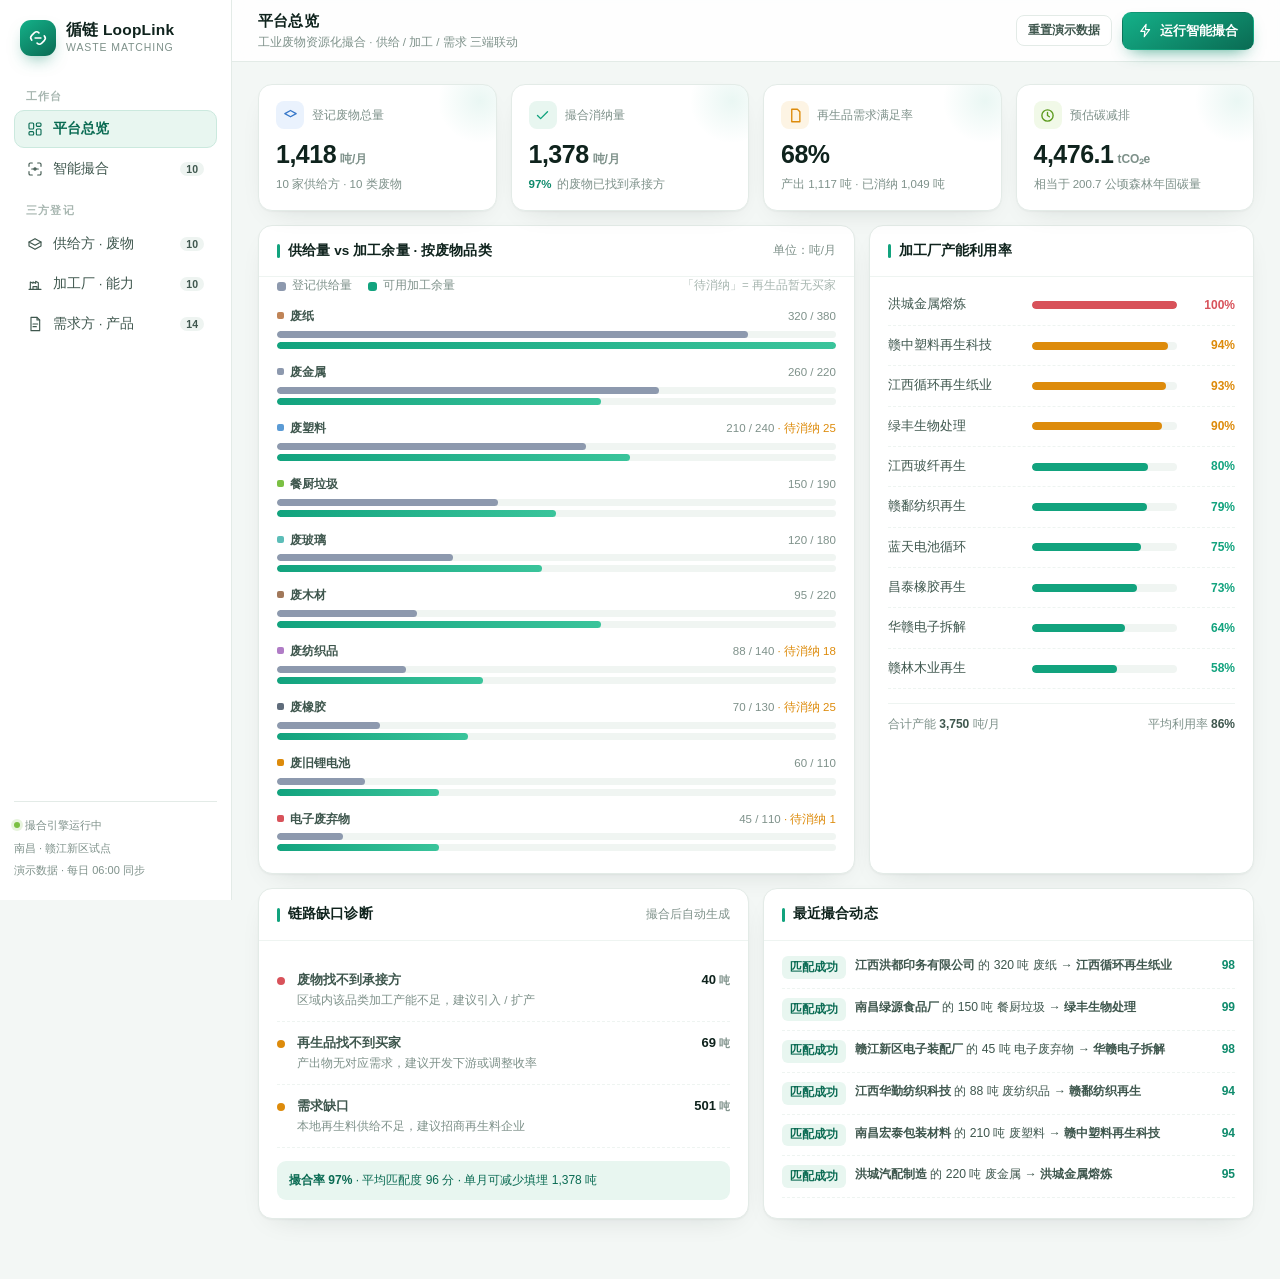
==== index.html @ 62f660d5 "Add files via upload" ====
<!DOCTYPE html>
<html lang="zh-CN">
<head>
<meta charset="UTF-8">
<meta name="viewport" content="width=device-width,initial-scale=1">
<title>循链 LoopLink · 工业废物资源化撮合平台</title>
<style>
*{box-sizing:border-box;margin:0;padding:0}
:root{
  --bg:#f3f7f5;
  --surface:#ffffff;
  --surface-2:#fafcfb;
  --ink:#0f231d;
  --ink-2:#3f574e;
  --muted:#7e918a;
  --line:#e3ebe7;
  --line-2:#eef4f1;
  --green:#0f8b6c;
  --green-2:#12a37e;
  --green-deep:#0a6b53;
  --green-soft:#e8f6f0;
  --lime:#7bc043;
  --lime-soft:#f1f9e8;
  --amber:#dd8b0b;
  --amber-soft:#fdf4e4;
  --red:#d8525a;
  --red-soft:#fdeeee;
  --blue:#3778c9;
  --blue-soft:#eaf2fd;
  --radius:14px;
  --shadow:0 1px 2px rgba(15,35,29,.04), 0 10px 28px -16px rgba(15,35,29,.18);
}
html{-webkit-text-size-adjust:100%}
body{
  font-family:-apple-system,BlinkMacSystemFont,"Segoe UI","PingFang SC","Hiragino Sans GB","Microsoft YaHei",sans-serif;
  background:var(--bg);color:var(--ink);font-size:14px;line-height:1.55;
  -webkit-font-smoothing:antialiased;
}
.num{font-variant-numeric:tabular-nums;font-feature-settings:"tnum"}
button{font-family:inherit;cursor:pointer;border:none;background:none;color:inherit}
input,select{font-family:inherit;font-size:13.5px;color:var(--ink);background:#fff;border:1px solid var(--line);
  border-radius:9px;padding:9px 11px;width:100%;outline:none;transition:.15s}
input:focus,select:focus{border-color:var(--green-2);box-shadow:0 0 0 3px rgba(18,163,126,.12)}
input::placeholder{color:#a9b8b2}

/* ---------- layout ---------- */
.app{display:flex;min-height:100vh}
.sidebar{width:232px;flex:0 0 232px;background:#fff;border-right:1px solid var(--line);
  padding:20px 14px;position:sticky;top:0;height:100vh;display:flex;flex-direction:column}
.brand{display:flex;align-items:center;gap:10px;padding:0 6px 20px}
.brand-mark{width:36px;height:36px;border-radius:11px;flex:0 0 36px;
  background:linear-gradient(145deg,#14b189,#0a6b53);display:grid;place-items:center;
  box-shadow:0 8px 18px -8px rgba(15,139,108,.75)}
.brand-mark svg{width:20px;height:20px}
.brand-name{font-weight:700;font-size:15.5px;letter-spacing:.2px;line-height:1.2}
.brand-sub{font-size:10.5px;color:var(--muted);letter-spacing:.9px;text-transform:uppercase}
.nav-label{font-size:10.5px;color:#a7b6b0;letter-spacing:1.2px;padding:12px 12px 6px;font-weight:600}
.nav-item{display:flex;align-items:center;gap:10px;padding:9px 12px;border-radius:10px;color:var(--ink-2);
  font-size:13.5px;font-weight:500;transition:.16s;border:1px solid transparent;width:100%;text-align:left;margin-bottom:2px}
.nav-item:hover{background:#f3f8f6}
.nav-item.active{background:var(--green-soft);color:var(--green-deep);border-color:#cbe9de;font-weight:600}
.nav-item svg{width:16px;height:16px;flex:0 0 16px;stroke:currentColor;fill:none;stroke-width:1.7;
  stroke-linecap:round;stroke-linejoin:round}
.nav-badge{margin-left:auto;font-size:10.5px;font-weight:700;background:#eef4f1;color:var(--ink-2);
  padding:1px 6px;border-radius:20px;min-width:20px;text-align:center}
.nav-item.active .nav-badge{background:#fff;color:var(--green)}
.side-foot{margin-top:auto;padding-top:14px;border-top:1px solid var(--line);font-size:11px;color:var(--muted);line-height:1.7}
.dot-live{display:inline-block;width:6px;height:6px;border-radius:50%;background:var(--lime);margin-right:5px;
  box-shadow:0 0 0 3px rgba(123,192,67,.18);vertical-align:1px}

.main{flex:1;min-width:0;display:flex;flex-direction:column}
.topbar{height:62px;display:flex;align-items:center;justify-content:space-between;gap:16px;
  padding:0 26px;background:rgba(255,255,255,.86);backdrop-filter:blur(10px);
  border-bottom:1px solid var(--line);position:sticky;top:0;z-index:30}
.topbar h1{font-size:15px;font-weight:650;letter-spacing:.2px}
.topbar .crumb{font-size:11.5px;color:var(--muted);margin-top:1px}
.top-actions{display:flex;align-items:center;gap:10px}

.btn{display:inline-flex;align-items:center;gap:7px;font-size:13px;font-weight:600;
  padding:9px 15px;border-radius:9px;transition:.16s;white-space:nowrap;border:1px solid transparent}
.btn svg{width:15px;height:15px;stroke:currentColor;fill:none;stroke-width:1.9;stroke-linecap:round;stroke-linejoin:round}
.btn-primary{background:linear-gradient(150deg,#14b189,#0a6b53);color:#fff;box-shadow:0 8px 18px -9px rgba(15,139,108,.85)}
.btn-primary:hover{filter:brightness(1.06);transform:translateY(-1px)}
.btn-ghost{background:#fff;border-color:var(--line);color:var(--ink-2)}
.btn-ghost:hover{background:#f5f9f7;border-color:#d3e2db}
.btn-sm{padding:6px 11px;font-size:12px;border-radius:8px}

.content{padding:22px 26px 60px;flex:1}
.view{display:none;animation:fade .28s ease}
.view.active{display:block}
@keyframes fade{from{opacity:0;transform:translateY(6px)}to{opacity:1;transform:none}}

/* ---------- generic cards ---------- */
.card{background:var(--surface);border:1px solid var(--line);border-radius:var(--radius);box-shadow:var(--shadow)}
.card-head{display:flex;align-items:center;justify-content:space-between;gap:12px;
  padding:15px 18px;border-bottom:1px solid var(--line-2)}
.card-title{font-size:13.5px;font-weight:650;letter-spacing:.1px;display:flex;align-items:center;gap:8px}
.card-title .bar{width:3px;height:14px;border-radius:2px;background:var(--green-2)}
.card-sub{font-size:11.5px;color:var(--muted)}
.card-body{padding:18px}

.grid{display:grid;gap:14px}
.g4{grid-template-columns:repeat(4,1fr)}
.g2{grid-template-columns:1fr 1fr}
.g-2-1{grid-template-columns:1.55fr 1fr}

/* ---------- kpi ---------- */
.kpi{padding:16px 17px;position:relative;overflow:hidden}
.kpi::after{content:"";position:absolute;right:-28px;top:-28px;width:88px;height:88px;border-radius:50%;
  background:radial-gradient(circle,rgba(18,163,126,.09),transparent 68%)}
.kpi-top{display:flex;align-items:center;gap:8px;margin-bottom:11px}
.kpi-ico{width:28px;height:28px;border-radius:8px;display:grid;place-items:center;flex:0 0 28px}
.kpi-ico svg{width:15px;height:15px;stroke-width:2.2;fill:none;stroke-linecap:round;stroke-linejoin:round}
.kpi-label{font-size:12px;color:var(--muted);font-weight:550}
.kpi-val{font-size:25px;font-weight:700;letter-spacing:-.5px;line-height:1.15}
.kpi-val small{font-size:12px;font-weight:600;color:var(--muted);margin-left:4px;letter-spacing:0}
.kpi-foot{font-size:11.5px;color:var(--muted);margin-top:7px;display:flex;align-items:center;gap:5px}
.trend-up{color:var(--green);font-weight:650}
.trend-warn{color:var(--amber);font-weight:650}

/* ---------- bars / charts ---------- */
.bar-row{margin-bottom:14px}
.bar-row:last-child{margin-bottom:0}
.bar-head{display:flex;justify-content:space-between;align-items:baseline;font-size:12px;margin-bottom:5px}
.bar-name{font-weight:600;color:var(--ink-2)}
.bar-val{color:var(--muted);font-size:11.5px}
.bar-track{height:7px;border-radius:5px;background:#f0f5f2;overflow:hidden;display:flex;gap:3px;margin-bottom:4px}
.bar-fill{height:100%;border-radius:5px;transition:width .7s cubic-bezier(.22,1,.36,1)}
.bar-legend{display:flex;gap:16px;font-size:11.5px;color:var(--muted);padding:0 18px 4px}
.lg{display:inline-flex;align-items:center;gap:6px}
.lg i{width:9px;height:9px;border-radius:3px;display:inline-block}

.util-row{display:flex;align-items:center;gap:12px;padding:10px 0;border-bottom:1px dashed var(--line-2)}
.util-row:last-child{border-bottom:none;padding-bottom:0}
.util-name{flex:0 0 132px;font-size:12.5px;font-weight:550;color:var(--ink-2);
  overflow:hidden;text-overflow:ellipsis;white-space:nowrap}
.util-track{flex:1;height:8px;border-radius:5px;background:#f0f5f2;overflow:hidden}
.util-fill{height:100%;border-radius:5px;transition:width .7s cubic-bezier(.22,1,.36,1)}
.util-pct{flex:0 0 46px;text-align:right;font-size:12px;font-weight:650}

/* ---------- table ---------- */
.tbl-wrap{overflow-x:auto}
table{width:100%;border-collapse:collapse;font-size:12.8px}
thead th{text-align:left;font-size:11.5px;font-weight:600;color:var(--muted);letter-spacing:.4px;
  padding:9px 14px;background:var(--surface-2);border-bottom:1px solid var(--line);white-space:nowrap}
tbody td{padding:11px 14px;border-bottom:1px solid var(--line-2);vertical-align:middle}
tbody tr:last-child td{border-bottom:none}
tbody tr:hover{background:#fbfdfc}
.td-strong{font-weight:600;color:var(--ink)}
.td-mute{color:var(--muted);font-size:11.8px}

.tag{display:inline-flex;align-items:center;gap:5px;font-size:11.5px;font-weight:600;
  padding:2.5px 8px;border-radius:6px;white-space:nowrap}
.tag i{width:6px;height:6px;border-radius:50%;display:inline-block;flex:0 0 6px}
.tag-soft{background:#f2f6f4;color:var(--ink-2)}
.tag-green{background:var(--green-soft);color:var(--green-deep)}
.tag-amber{background:var(--amber-soft);color:#a76a06}
.tag-red{background:var(--red-soft);color:#b23b42}
.tag-blue{background:var(--blue-soft);color:#2a63a8}
.tag-lime{background:var(--lime-soft);color:#4d8217}

/* ---------- forms ---------- */
.form-grid{display:grid;grid-template-columns:1fr 1fr;gap:13px}
.field{display:flex;flex-direction:column;gap:6px}
.field.full{grid-column:1/-1}
.field label{font-size:12px;font-weight:600;color:var(--ink-2)}
.field label span{color:var(--red);margin-left:2px}
.field .hint{font-size:11px;color:var(--muted);font-weight:400}
.chk-group{display:flex;flex-wrap:wrap;gap:7px}
.chk{display:inline-flex;align-items:center;gap:6px;font-size:12.3px;padding:6px 10px;border-radius:8px;
  border:1px solid var(--line);background:#fff;cursor:pointer;transition:.14s;color:var(--ink-2);user-select:none}
.chk:hover{border-color:#c9ded6;background:#fafcfb}
.chk input{display:none}
.chk.on{background:var(--green-soft);border-color:#a9dccb;color:var(--green-deep);font-weight:600}
.out-row{display:grid;grid-template-columns:1.6fr .8fr auto;gap:8px;margin-bottom:8px;align-items:center}
.out-row .del{width:30px;height:30px;border-radius:8px;display:grid;place-items:center;color:var(--muted);
  border:1px solid var(--line);background:#fff;font-size:15px;line-height:1}
.out-row .del:hover{color:var(--red);border-color:#f2c9cc;background:var(--red-soft)}
.form-foot{display:flex;justify-content:flex-end;gap:9px;margin-top:16px;padding-top:15px;border-top:1px solid var(--line-2)}
.tip{display:flex;gap:9px;align-items:flex-start;margin-top:14px;padding:11px 13px;background:var(--green-soft);
  border-radius:9px;font-size:11.8px;color:var(--green-deep);line-height:1.65}
.tip svg{width:14px;height:14px;flex:0 0 14px;margin-top:2px;stroke:currentColor;fill:none;stroke-width:1.9;
  stroke-linecap:round;stroke-linejoin:round}
.tip b{font-weight:700}
.proc-grid{display:grid;gap:12px;grid-template-columns:repeat(2,1fr)}
@media(max-width:1240px){.proc-grid{grid-template-columns:1fr}}

/* ---------- match ---------- */
.match-toolbar{display:flex;flex-wrap:wrap;align-items:center;gap:12px;padding:14px 18px;
  border-bottom:1px solid var(--line-2);background:linear-gradient(180deg,#fbfdfc,#fff)}
.slider-wrap{display:flex;align-items:center;gap:9px;font-size:12px;color:var(--ink-2);font-weight:550}
input[type=range]{-webkit-appearance:none;width:130px;height:4px;background:#e3ebe7;border-radius:4px;
  border:none;padding:0}
input[type=range]::-webkit-slider-thumb{-webkit-appearance:none;width:15px;height:15px;border-radius:50%;
  background:var(--green-2);border:2.5px solid #fff;box-shadow:0 2px 6px rgba(15,139,108,.45);cursor:pointer}
.range-val{font-weight:700;color:var(--green);min-width:26px;text-align:right}

.match-card{border:1px solid var(--line);border-radius:12px;margin-bottom:12px;overflow:hidden;
  background:#fff;transition:.18s}
.match-card:hover{box-shadow:0 12px 30px -18px rgba(15,35,29,.32);border-color:#cfe3db}
.match-head{display:flex;align-items:center;gap:13px;padding:13px 16px;background:var(--surface-2);
  border-bottom:1px solid var(--line-2)}
.ring{width:44px;height:44px;flex:0 0 44px}
.match-head-main{flex:1;min-width:0}
.match-head-title{font-size:13.5px;font-weight:650;display:flex;align-items:center;gap:8px;flex-wrap:wrap}
.match-head-sub{font-size:11.5px;color:var(--muted);margin-top:2px}
.chain{display:flex;align-items:stretch;gap:0;padding:15px 16px;overflow-x:auto}
.chain-node{flex:1 1 0;min-width:132px;border:1px solid var(--line);border-radius:10px;padding:10px 11px;
  background:#fff;position:relative}
.chain-node.supply{border-left:3px solid #8d99ae;background:linear-gradient(180deg,#fbfcfd,#fff)}
.chain-node.proc{border-left:3px solid var(--green-2);background:linear-gradient(180deg,#f7fdfa,#fff)}
.chain-node.out{border-left:3px solid var(--amber);background:linear-gradient(180deg,#fffdf8,#fff)}
.chain-node.dem{border-left:3px solid var(--blue);background:linear-gradient(180deg,#fafcff,#fff)}
.chain-tag{font-size:10px;font-weight:700;letter-spacing:.8px;color:var(--muted);text-transform:uppercase;margin-bottom:4px}
.chain-name{font-size:12.6px;font-weight:650;line-height:1.35;margin-bottom:3px;
  overflow:hidden;display:-webkit-box;-webkit-line-clamp:2;-webkit-box-orient:vertical}
.chain-meta{font-size:11px;color:var(--muted);line-height:1.5}
.chain-meta b{color:var(--ink-2);font-weight:650}
.chain-arrow{flex:0 0 26px;display:grid;place-items:center;color:#c2d3cb}
.chain-arrow svg{width:15px;height:15px;stroke:currentColor;fill:none;stroke-width:2;stroke-linecap:round;stroke-linejoin:round}
.match-foot{padding:10px 16px;border-top:1px solid var(--line-2);display:flex;flex-wrap:wrap;
  gap:8px 18px;font-size:11.5px;color:var(--muted);align-items:center;background:#fff}
.match-foot b{color:var(--ink-2)}
.sub-alloc{padding:0 16px 14px;font-size:11.5px;color:var(--ink-2)}
.alloc-line{display:flex;gap:8px;align-items:center;padding:5px 0;border-top:1px dashed var(--line-2)}
.alloc-bar{height:5px;border-radius:4px;background:var(--green-2);flex:0 0 auto;min-width:4px}

.empty{padding:46px 20px;text-align:center;color:var(--muted)}
.empty-ico{width:52px;height:52px;border-radius:14px;background:var(--green-soft);display:grid;place-items:center;
  margin:0 auto 12px}
.empty-ico svg{width:24px;height:24px;stroke:var(--green-2);fill:none;stroke-width:1.6;stroke-linecap:round;stroke-linejoin:round}
.empty-title{font-size:13.5px;font-weight:600;color:var(--ink-2);margin-bottom:4px}

/* flow summary */
.flow-sum{display:flex;align-items:center;gap:10px;flex-wrap:wrap;padding:16px 18px}
.flow-box{flex:1 1 150px;border:1px solid var(--line);border-radius:11px;padding:12px 14px;background:var(--surface-2);position:relative}
.flow-box .fb-label{font-size:11px;color:var(--muted);font-weight:600;letter-spacing:.3px}
.flow-box .fb-val{font-size:19px;font-weight:700;margin-top:3px;letter-spacing:-.4px}
.flow-box .fb-val small{font-size:11.5px;font-weight:600;color:var(--muted);margin-left:3px}
.flow-box .fb-sub{font-size:11px;color:var(--muted);margin-top:2px}
.flow-arrow{color:#c2d3cb;flex:0 0 22px;display:grid;place-items:center}
.flow-arrow svg{width:17px;height:17px;stroke:currentColor;fill:none;stroke-width:2;stroke-linecap:round;stroke-linejoin:round}

/* toast */
#toast{position:fixed;left:50%;bottom:34px;transform:translate(-50%,20px);background:#0f231d;color:#fff;
  padding:11px 20px;border-radius:10px;font-size:13px;font-weight:550;opacity:0;pointer-events:none;
  transition:.28s;z-index:200;box-shadow:0 14px 34px -12px rgba(15,35,29,.5)}
#toast.show{opacity:1;transform:translate(-50%,0)}
#toast.err{background:#a83a41}

.loading-ov{position:fixed;inset:0;background:rgba(243,247,245,.72);backdrop-filter:blur(3px);
  display:none;place-items:center;z-index:150}
.loading-ov.show{display:grid}
.spinner{width:38px;height:38px;border-radius:50%;border:3px solid #d8e8e1;border-top-color:var(--green-2);
  animation:spin .75s linear infinite}
@keyframes spin{to{transform:rotate(360deg)}}
.loading-txt{margin-top:14px;font-size:12.5px;color:var(--ink-2);font-weight:600;text-align:center}

/* legend chips */
.chip-row{display:flex;flex-wrap:wrap;gap:7px}
.chip{font-size:11.5px;padding:3px 9px;border-radius:20px;background:#f2f6f4;color:var(--ink-2);font-weight:550}

@media(max-width:1180px){
  .g4{grid-template-columns:repeat(2,1fr)}
  .g-2-1{grid-template-columns:1fr}
  .g2{grid-template-columns:1fr}
}
@media(max-width:860px){
  .sidebar{display:none}
  .content{padding:16px}
  .topbar{padding:0 16px}
  .g4{grid-template-columns:1fr 1fr}
  .form-grid{grid-template-columns:1fr}
  .chain{flex-direction:column}
  .chain-arrow{transform:rotate(90deg);height:24px}
  .chain-node{min-width:0}
}
</style>
</head>
<body>
<div class="app">
  <!-- ============ SIDEBAR ============ -->
  <aside class="sidebar">
    <div class="brand">
      <div class="brand-mark">
        <svg viewBox="0 0 24 24" fill="none" stroke="#fff" stroke-width="1.9" stroke-linecap="round" stroke-linejoin="round">
          <path d="M4.5 14.5a4 4 0 0 1 0-5.6l3-3a4 4 0 0 1 5.6 0"/>
          <path d="M19.5 9.5a4 4 0 0 1 0 5.6l-3 3a4 4 0 0 1-5.6 0"/>
          <path d="M8.5 12h7"/>
        </svg>
      </div>
      <div>
        <div class="brand-name">循链 LoopLink</div>
        <div class="brand-sub">Waste Matching</div>
      </div>
    </div>

    <div class="nav-label">工作台</div>
    <button class="nav-item active" data-view="overview">
      <svg viewBox="0 0 24 24"><rect x="3" y="3" width="7" height="9" rx="1.5"/><rect x="14" y="3" width="7" height="5" rx="1.5"/><rect x="14" y="12" width="7" height="9" rx="1.5"/><rect x="3" y="16" width="7" height="5" rx="1.5"/></svg>
      <span>平台总览</span>
    </button>
    <button class="nav-item" data-view="match">
      <svg viewBox="0 0 24 24"><path d="M8 3H5a2 2 0 0 0-2 2v3"/><path d="M16 3h3a2 2 0 0 1 2 2v3"/><path d="M8 21H5a2 2 0 0 1-2-2v-3"/><path d="M16 21h3a2 2 0 0 0 2-2v-3"/><path d="M7 12h10"/><circle cx="12" cy="12" r="1.6"/></svg>
      <span>智能撮合</span>
      <span class="nav-badge" id="badge-match">0</span>
    </button>

    <div class="nav-label">三方登记</div>
    <button class="nav-item" data-view="supply">
      <svg viewBox="0 0 24 24"><path d="M3 9l9-5 9 5-9 5-9-5z"/><path d="M3 9v6l9 5 9-5V9"/></svg>
      <span>供给方 · 废物</span>
      <span class="nav-badge" id="badge-supply">0</span>
    </button>
    <button class="nav-item" data-view="proc">
      <svg viewBox="0 0 24 24"><path d="M3 20h18"/><path d="M5 20V9l4 2V9l4 2V8l4 2v10"/><path d="M9 20v-4h6v4"/></svg>
      <span>加工厂 · 能力</span>
      <span class="nav-badge" id="badge-proc">0</span>
    </button>
    <button class="nav-item" data-view="demand">
      <svg viewBox="0 0 24 24"><path d="M6 2h9l4 4v16H6z"/><path d="M15 2v4h4"/><path d="M9 12h7"/><path d="M9 16h5"/></svg>
      <span>需求方 · 产品</span>
      <span class="nav-badge" id="badge-demand">0</span>
    </button>

    <div class="side-foot">
      <div><span class="dot-live"></span>撮合引擎运行中</div>
      <div style="margin-top:4px">南昌 · 赣江新区试点</div>
      <div style="margin-top:4px">演示数据 · 每日 06:00 同步</div>
    </div>
  </aside>

  <!-- ============ MAIN ============ -->
  <div class="main">
    <header class="topbar">
      <div>
        <h1 id="page-title">平台总览</h1>
        <div class="crumb" id="page-crumb">工业废物资源化撮合 · 供给 / 加工 / 需求 三端联动</div>
      </div>
      <div class="top-actions">
        <button class="btn btn-ghost btn-sm" id="btn-reset">重置演示数据</button>
        <button class="btn btn-primary" id="btn-run">
          <svg viewBox="0 0 24 24"><path d="M13 2 4.5 13.5H11l-1 8.5 8.5-11.5H12l1-8.5z"/></svg>
          运行智能撮合
        </button>
      </div>
    </header>

    <div class="content">

      <!-- ============ OVERVIEW ============ -->
      <section class="view active" id="view-overview">
        <div class="grid g4" id="kpi-grid" style="margin-bottom:14px"></div>

        <div class="grid g-2-1" style="margin-bottom:14px">
          <div class="card">
            <div class="card-head">
              <div class="card-title"><span class="bar"></span>供给量 vs 加工余量 · 按废物品类</div>
              <span class="card-sub">单位：吨/月</span>
            </div>
            <div class="bar-legend">
              <span class="lg"><i style="background:#8d99ae"></i>登记供给量</span>
              <span class="lg"><i style="background:#12a37e"></i>可用加工余量</span>
              <span class="lg" style="margin-left:auto;color:#a7b6b0">「待消纳」= 再生品暂无买家</span>
            </div>
            <div class="card-body" id="chart-supply" style="padding-top:8px"></div>
          </div>

          <div class="card">
            <div class="card-head">
              <div class="card-title"><span class="bar"></span>加工厂产能利用率</div>
            </div>
            <div class="card-body" id="chart-util" style="padding-top:8px"></div>
          </div>
        </div>

        <div class="grid g2">
          <div class="card">
            <div class="card-head">
              <div class="card-title"><span class="bar"></span>链路缺口诊断</div>
              <span class="card-sub">撮合后自动生成</span>
            </div>
            <div class="card-body" id="gap-panel"></div>
          </div>
          <div class="card">
            <div class="card-head">
              <div class="card-title"><span class="bar"></span>最近撮合动态</div>
            </div>
            <div class="card-body" style="padding-top:6px" id="feed-panel"></div>
          </div>
        </div>
      </section>

      <!-- ============ MATCH ============ -->
      <section class="view" id="view-match">
        <div class="card" style="margin-bottom:14px">
          <div class="card-head">
            <div class="card-title"><span class="bar"></span>撮合结果总览</div>
            <span class="card-sub" id="match-time">尚未运行</span>
          </div>
          <div class="flow-sum" id="match-summary"></div>
        </div>

        <div class="card">
          <div class="match-toolbar">
            <div class="slider-wrap">
              <span>匹配度阈值</span>
              <input type="range" id="score-range" min="0" max="95" value="0" step="5">
              <span class="range-val num" id="score-val">0</span>
            </div>
            <div style="flex:1"></div>
            <div class="chip-row">
              <span class="chip" id="chip-total">共 0 条链路</span>
              <span class="chip" id="chip-ok">已闭环 0</span>
              <span class="chip" id="chip-part">部分匹配 0</span>
            </div>
            <button class="btn btn-ghost btn-sm" id="btn-export">导出撮合方案</button>
          </div>
          <div class="card-body" id="match-list" style="padding:16px"></div>
        </div>
      </section>

      <!-- ============ SUPPLY ============ -->
      <section class="view" id="view-supply">
        <div class="grid g-2-1" style="margin-bottom:14px">
          <div class="card">
            <div class="card-head">
              <div class="card-title"><span class="bar"></span>供给方废物登记</div>
              <span class="card-sub">登记后自动进入撮合池</span>
            </div>
            <div class="card-body">
              <form id="form-supply" class="form-grid">
                <div class="field full">
                  <label>企业名称<span>*</span></label>
                  <input name="company" required placeholder="如：江西洪都印务有限公司">
                </div>
                <div class="field">
                  <label>废物类型<span>*</span></label>
                  <select name="type" id="sel-supply-type" required></select>
                </div>
                <div class="field">
                  <label>月产出量（吨）<span>*</span></label>
                  <input name="qty" type="number" min="1" step="1" required placeholder="如：320">
                </div>
                <div class="field">
                  <label>期望处置单价（元/吨）</label>
                  <input name="price" type="number" min="0" step="10" placeholder="如：1180">
                </div>
                <div class="field">
                  <label>所在地</label>
                  <input name="city" placeholder="如：南昌·青山湖">
                </div>
                <div class="field full" style="flex-direction:row;justify-content:flex-end">
                  <button type="submit" class="btn btn-primary">
                    <svg viewBox="0 0 24 24"><path d="M12 5v14"/><path d="M5 12h14"/></svg>
                    提交登记
                  </button>
                </div>
              </form>
              <div class="tip">
                <svg viewBox="0 0 24 24"><circle cx="12" cy="12" r="9"/><path d="M12 8.2v.2"/><path d="M12 11v5"/></svg>
                <div>提交后立即重新撮合：先按<b>废物品类</b>筛出可接收的加工厂 → 校验其<b>产能余量</b> → 按<b>再生品收率</b>折算产出 → 再匹配下游需求方。</div>
              </div>
            </div>
          </div>

          <div class="card">
            <div class="card-head">
              <div class="card-title"><span class="bar"></span>供给结构</div>
            </div>
            <div class="card-body" id="supply-structure" style="padding-top:10px"></div>
          </div>
        </div>

        <div class="card">
          <div class="card-head">
            <div class="card-title"><span class="bar"></span>已登记废物清单</div>
            <span class="card-sub" id="supply-count"></span>
          </div>
          <div class="tbl-wrap">
            <table>
              <thead><tr>
                <th>企业名称</th><th>废物类型</th><th>月产出量</th><th>期望单价</th>
                <th>所在地</th><th>可承接加工厂</th><th style="text-align:right">操作</th>
              </tr></thead>
              <tbody id="tbody-supply"></tbody>
            </table>
          </div>
        </div>
      </section>

      <!-- ============ PROCESSOR ============ -->
      <section class="view" id="view-proc">
        <div class="grid g-2-1" style="margin-bottom:14px">
          <div class="card">
            <div class="card-head">
              <div class="card-title"><span class="bar"></span>加工厂处理能力登记</div>
              <span class="card-sub">处理工艺 + 再生品收率是撮合的关键</span>
            </div>
            <div class="card-body">
              <form id="form-proc" class="form-grid">
                <div class="field">
                  <label>工厂名称<span>*</span></label>
                  <input name="name" required placeholder="如：江西循环再生纸业">
                </div>
                <div class="field">
                  <label>所在地</label>
                  <input name="city" placeholder="如：南昌·经开区">
                </div>
                <div class="field full">
                  <label>可接收废物类型<span>*</span> <span class="hint">（可多选）</span></label>
                  <div class="chk-group" id="chk-accepts"></div>
                </div>
                <div class="field">
                  <label>月处理能力（吨）<span>*</span></label>
                  <input name="cap" type="number" min="1" required placeholder="如：800">
                </div>
                <div class="field">
                  <label>当前已占用（吨）</label>
                  <input name="load" type="number" min="0" value="0">
                </div>
                <div class="field full">
                  <label>主要产出物与收率 <span class="hint">（收率 = 每吨废物产出吨数）</span></label>
                  <div id="outs-box"></div>
                  <button type="button" class="btn btn-ghost btn-sm" id="btn-add-out" style="align-self:flex-start">+ 增加产出物</button>
                </div>
                <div class="field full" style="flex-direction:row;justify-content:flex-end">
                  <button type="submit" class="btn btn-primary">
                    <svg viewBox="0 0 24 24"><path d="M12 5v14"/><path d="M5 12h14"/></svg>
                    提交登记
                  </button>
                </div>
              </form>
              <div class="tip">
                <svg viewBox="0 0 24 24"><circle cx="12" cy="12" r="9"/><path d="M12 8.2v.2"/><path d="M12 11v5"/></svg>
                <div>产出物名称必须与需求方登记的产品类型<b>完全一致</b>（如「再生纸浆」），否则该产出物无法被撮合，只会出现在「待消纳」中。</div>
              </div>
            </div>
          </div>

          <div class="card">
            <div class="card-head">
              <div class="card-title"><span class="bar"></span>平台产能池</div>
            </div>
            <div class="card-body" id="proc-structure" style="padding-top:10px"></div>
          </div>
        </div>

        <div id="proc-cards" class="proc-grid"></div>
      </section>

      <!-- ============ DEMAND ============ -->
      <section class="view" id="view-demand">
        <div class="grid g-2-1" style="margin-bottom:14px">
          <div class="card">
            <div class="card-head">
              <div class="card-title"><span class="bar"></span>需求方产品需求登记</div>
              <span class="card-sub">需求产品需与加工厂产出物同名才能匹配</span>
            </div>
            <div class="card-body">
              <form id="form-demand" class="form-grid">
                <div class="field full">
                  <label>企业名称<span>*</span></label>
                  <input name="company" required placeholder="如：江西晨鸣纸业">
                </div>
                <div class="field">
                  <label>需求产品类型<span>*</span></label>
                  <input name="type" list="product-list" required placeholder="如：再生纸浆">
                  <datalist id="product-list"></datalist>
                </div>
                <div class="field">
                  <label>月需求量（吨）<span>*</span></label>
                  <input name="qty" type="number" min="1" required placeholder="如：500">
                </div>
                <div class="field">
                  <label>可接受单价（元/吨）</label>
                  <input name="price" type="number" min="0" step="10" placeholder="如：2400">
                </div>
                <div class="field">
                  <label>所在地</label>
                  <input name="city" placeholder="如：南昌·高新区">
                </div>
                <div class="field full" style="flex-direction:row;justify-content:flex-end">
                  <button type="submit" class="btn btn-primary">
                    <svg viewBox="0 0 24 24"><path d="M12 5v14"/><path d="M5 12h14"/></svg>
                    提交登记
                  </button>
                </div>
              </form>
              <div class="tip">
                <svg viewBox="0 0 24 24"><circle cx="12" cy="12" r="9"/><path d="M12 8.2v.2"/><path d="M12 11v5"/></svg>
                <div>需求产品请填写加工厂的<b>产出物名称</b>，输入框会自动提示平台已有的再生品品类，可直接点选。</div>
              </div>
            </div>
          </div>

          <div class="card">
            <div class="card-head">
              <div class="card-title"><span class="bar"></span>需求满足度</div>
            </div>
            <div class="card-body" id="demand-structure" style="padding-top:10px"></div>
          </div>
        </div>

        <div class="card">
          <div class="card-head">
            <div class="card-title"><span class="bar"></span>已登记产品需求</div>
            <span class="card-sub" id="demand-count"></span>
          </div>
          <div class="tbl-wrap">
            <table>
              <thead><tr>
                <th>企业名称</th><th>需求产品</th><th>月需求量</th><th>可接受单价</th>
                <th>所在地</th><th>撮合后满足率</th><th style="text-align:right">操作</th>
              </tr></thead>
              <tbody id="tbody-demand"></tbody>
            </table>
          </div>
        </div>
      </section>

    </div>
  </div>
</div>

<div id="toast"></div>
<div class="loading-ov" id="loading">
  <div>
    <div class="spinner" style="margin:0 auto"></div>
    <div class="loading-txt" id="loading-txt">正在构建撮合链路…</div>
  </div>
</div>

<script>
/* =========================================================
   1. 基础数据
   ========================================================= */
const WASTE = {
  '废纸':      { color:'#c08457', co2:1.8 },
  '废塑料':    { color:'#5b9bd5', co2:2.5 },
  '废金属':    { color:'#8d99ae', co2:9.5 },
  '废玻璃':    { color:'#5cbdb8', co2:0.6 },
  '废纺织品':  { color:'#b07cc6', co2:3.2 },
  '废旧锂电池':{ color:'#dd8b0b', co2:4.8 },
  '废木材':    { color:'#a1785a', co2:1.2 },
  '餐厨垃圾':  { color:'#7bc043', co2:0.9 },
  '废橡胶':    { color:'#5f6c7b', co2:2.1 },
  '电子废弃物':{ color:'#d8525a', co2:5.5 }
};
const WASTE_TYPES = Object.keys(WASTE);

const SEED = {
  supplies: [
    { id:'S1', company:'江西洪都印务有限公司', type:'废纸',       qty:320, price:1180, city:'南昌·青山湖' },
    { id:'S2', company:'南昌绿源食品厂',       type:'餐厨垃圾',   qty:150, price:260,  city:'南昌·新建区' },
    { id:'S3', company:'赣江新区电子装配厂',   type:'电子废弃物', qty:45,  price:900,  city:'南昌·赣江新区' },
    { id:'S4', company:'江西华勤纺织科技',     type:'废纺织品',   qty:88,  price:540,  city:'南昌·安义' },
    { id:'S5', company:'南昌宏泰包装材料',     type:'废塑料',     qty:210, price:760,  city:'南昌·经开区' },
    { id:'S6', company:'洪城汽配制造',         type:'废金属',     qty:260, price:2100, city:'南昌·青云谱' },
    { id:'S7', company:'江西新能电池制造',     type:'废旧锂电池', qty:60,  price:1800, city:'南昌·高新区' },
    { id:'S8', company:'南昌赣新玻璃制品',     type:'废玻璃',     qty:120, price:180,  city:'南昌·湾里' },
    { id:'S9', company:'赣中家居木业',         type:'废木材',     qty:95,  price:220,  city:'南昌·新建区' },
    { id:'S10',company:'昌北轮胎翻新厂',       type:'废橡胶',     qty:70,  price:410,  city:'南昌·临空' }
  ],
  processors: [
    { id:'P1', name:'江西循环再生纸业', city:'南昌·经开区', rating:4.8,
      accepts:['废纸'], cap:800, load:420,
      outputs:[{type:'再生纸浆',ratio:0.82},{type:'纸板',ratio:0.10}] },
    { id:'P2', name:'赣中塑料再生科技', city:'南昌·高新区', rating:4.6,
      accepts:['废塑料'], cap:500, load:260,
      outputs:[{type:'再生塑料粒子',ratio:0.75},{type:'塑料碎片',ratio:0.12}] },
    { id:'P3', name:'洪城金属熔炼', city:'南昌·青山湖', rating:4.7,
      accepts:['废金属'], cap:600, load:380,
      outputs:[{type:'再生金属锭',ratio:0.90}] },
    { id:'P4', name:'江西玻纤再生', city:'南昌·湾里', rating:4.3,
      accepts:['废玻璃'], cap:300, load:120,
      outputs:[{type:'玻璃熟料',ratio:0.85}] },
    { id:'P5', name:'蓝天电池循环', city:'南昌·临空', rating:4.9,
      accepts:['废旧锂电池'], cap:200, load:90,
      outputs:[{type:'黑粉',ratio:0.40},{type:'再生锂盐',ratio:0.12},{type:'再生铜',ratio:0.15}] },
    { id:'P6', name:'赣鄱纺织再生', city:'南昌·安义', rating:4.5,
      accepts:['废纺织品'], cap:250, load:110,
      outputs:[{type:'再生纤维',ratio:0.68},{type:'擦机布',ratio:0.20}] },
    { id:'P7', name:'绿丰生物处理', city:'南昌·新建区', rating:4.4,
      accepts:['餐厨垃圾'], cap:400, load:210,
      outputs:[{type:'工业油脂',ratio:0.08},{type:'有机肥',ratio:0.25}] },
    { id:'P8', name:'华赣电子拆解', city:'南昌·赣江新区', rating:4.6,
      accepts:['电子废弃物'], cap:180, load:70,
      outputs:[{type:'再生铜',ratio:0.22},{type:'贵金属精矿',ratio:0.03},{type:'再生塑料粒子',ratio:0.30}] },
    { id:'P9', name:'赣林木业再生', city:'南昌·新建区', rating:4.2,
      accepts:['废木材'], cap:300, load:80,
      outputs:[{type:'再生板材',ratio:0.60},{type:'生物质燃料',ratio:0.30}] },
    { id:'P10',name:'昌泰橡胶再生', city:'南昌·临空', rating:4.5,
      accepts:['废橡胶'], cap:220, load:90,
      outputs:[{type:'再生胶',ratio:0.55},{type:'胶粉',ratio:0.35}] }
  ],
  demands: [
    { id:'D1', company:'江西晨鸣纸业',     type:'再生纸浆',     qty:320, price:2400,  city:'南昌·高新区' },
    { id:'D2', company:'南昌恒泰包装',     type:'纸板',         qty:40,  price:2100,  city:'南昌·经开区' },
    { id:'D3', company:'赣新汽车零部件',   type:'再生塑料粒子', qty:190, price:8600,  city:'南昌·高新区' },
    { id:'D4', company:'江铃铸造',         type:'再生金属锭',   qty:220, price:15800, city:'南昌·青云谱' },
    { id:'D5', company:'洪城建材集团',     type:'玻璃熟料',     qty:140, price:780,   city:'南昌·湾里' },
    { id:'D6', company:'江西华锂新材料',   type:'黑粉',         qty:30,  price:32000, city:'宜春·袁州' },
    { id:'D7', company:'赣远新能源',       type:'再生锂盐',     qty:10,  price:68000, city:'宜春·经开区' },
    { id:'D8', company:'南昌家纺集团',     type:'再生纤维',     qty:110, price:5200,  city:'南昌·安义' },
    { id:'D9', company:'绿康农业科技',     type:'有机肥',       qty:180, price:950,   city:'南昌·新建区' },
    { id:'D10',company:'赣能生物柴油',     type:'工业油脂',     qty:20,  price:5400,  city:'南昌·临空' },
    { id:'D11',company:'昌北电子材料',     type:'再生铜',       qty:25,  price:62000, city:'南昌·赣江新区' },
    { id:'D12',company:'赣泰新材料',       type:'再生胶',       qty:110, price:3800,  city:'南昌·临空' },
    { id:'D13',company:'洪州热电',         type:'生物质燃料',   qty:35,  price:620,   city:'南昌·新建区' },
    { id:'D14',company:'南昌森工板材',     type:'再生板材',     qty:120, price:1450,  city:'南昌·安义' }
  ]
};

let state = { supplies:[], processors:[], demands:[], matches:[], lastRun:null, threshold:0 };
let seq = 1000;

function clone(o){ return JSON.parse(JSON.stringify(o)); }

/* =========================================================
   2. 工具
   ========================================================= */
const $  = s => document.querySelector(s);
const $$ = s => Array.from(document.querySelectorAll(s));
const esc = s => String(s==null?'':s).replace(/[&<>"']/g, c => ({'&':'&amp;','<':'&lt;','>':'&gt;','"':'&quot;',"'":'&#39;'}[c]));
const fmt = (n,d=0) => Number(n).toLocaleString('zh-CN',{minimumFractionDigits:d,maximumFractionDigits:d});
const pct = n => (n*100).toFixed(0)+'%';

function toast(msg, isErr){
  const t = $('#toast');
  t.textContent = msg;
  t.className = 'show' + (isErr ? ' err' : '');
  clearTimeout(t._t);
  t._t = setTimeout(()=>{ t.className=''; }, 2400);
}

/* =========================================================
   3. 撮合引擎
   -------------------------------------------------
   核心：对每条「废物」寻找加工厂 → 把废物按收率拆成再生品
        → 把再生品分配给有该产品需求的需求方
        → 按 5 个维度打分
   ========================================================= */
function computeMatches(){
  const procState = state.processors.map(p => ({
    ref:p, free: Math.max(0, p.cap - p.load), free0: Math.max(0, p.cap - p.load)
  }));
  const demState = state.demands.map(d => ({ ref:d, need: d.qty, need0: d.qty }));
  const results = [];
  const usedProc = {};   // 工厂累计吃进量
  const usedDem  = {};   // 需求方累计获得量

  state.supplies.forEach(s => {
    let left = s.qty;
    const legs = [];

    const cands = procState
      .filter(p => p.free > 0 && p.ref.accepts.includes(s.type))
      .map(p => ({ st:p, pre: scoreLeg(s, p, null, demState) }))
      .sort((a,b) => b.pre - a.pre || b.st.free - a.st.free);

    cands.forEach(({st}) => {
      if (left <= 0) return;
      const p = st.ref;
      const take = Math.min(left, st.free);
      if (take <= 0) return;

      // 产出物
      const outputs = p.outputs
        .filter(o => o.ratio > 0)
        .map(o => ({ type:o.type, qty: take * o.ratio, ratio:o.ratio }));

      // 分配产出物给需求方
      const allocs = [];
      let outTotal = outputs.reduce((a,b)=>a+b.qty, 0);
      let outMatched = 0;
      outputs.forEach(o => {
        let q = o.qty;
        const ds = demState
          .filter(d => d.need > 1e-6 && d.ref.type === o.type)
          .sort((a,b) => b.ref.price - a.ref.price);
        ds.forEach(d => {
          if (q <= 1e-6) return;
          const use = Math.min(q, d.need);
          d.need -= use; q -= use;
          outMatched += use;
          usedDem[d.ref.id] = (usedDem[d.ref.id]||0) + use;
          allocs.push({ demand:d.ref, product:o.type, qty:use, price:d.ref.price });
        });
        if (q > 1e-6) allocs.push({ demand:null, product:o.type, qty:q, price:null });
      });

      const coverage = outTotal > 0 ? outMatched / outTotal : 0;
      const score = scoreLeg(s, { ref:p, free:take, free0:st.free0 }, allocs, null, take, left, coverage);

      legs.push({
        processor:p, take, outputs, allocs, coverage, score,
        value: allocs.filter(a=>a.demand).reduce((a,b)=>a+b.qty*b.price, 0),
        distance: distKey(s.city, p.city)
      });

      st.free -= take;
      left -= take;
      usedProc[p.id] = (usedProc[p.id]||0) + take;
    });

    // 汇总
    const matchedQty = s.qty - left;
    const totalOut = legs.reduce((a,l)=>a+l.outputs.reduce((x,y)=>x+y.qty,0), 0);
    const totalOutMatched = legs.reduce((a,l)=>a+l.allocs.filter(x=>x.demand).reduce((x,y)=>x+y.qty,0), 0);
    const avgScore = legs.length
      ? legs.reduce((a,l)=>a + l.score*l.take, 0) / Math.max(matchedQty,1) : 0;

    results.push({
      supply:s, legs, left, matchedQty, totalOut, totalOutMatched,
      score: Math.round(avgScore),
      status: left <= 1e-6 ? 'closed' : (matchedQty > 0 ? 'partial' : 'failed'),
      co2: matchedQty * (WASTE[s.type]?.co2 || 1)
    });
  });

  // 未满足的需求
  const unmet = demState.filter(d => d.need > 1e-6).map(d => ({ ref:d.ref, need:d.need }));

  state.matches = results;
  state.unmet = unmet;
  state.usedProc = usedProc;
  state.usedDem = usedDem;
  state.lastRun = new Date();
}

function distKey(a,b){
  const city = x => String(x||'').split('·')[0];
  if (!a || !b) return 0.5;
  if (a === b) return 1;
  if (city(a) === city(b)) return 0.75;
  return 0.4;
}

/* 打分：品类 40 / 产能满足 20 / 产出需求覆盖 25 / 区域 8 / 评级 7 */
function scoreLeg(s, p, allocs, demState, take, left, coverage){
  const W = 40 + 20 + 25 + 8 + 7;
  const free = p.free != null ? p.free : Math.max(0, p.ref.cap - p.ref.load);
  const capFit  = Math.min(1, free / Math.max(left != null ? left : s.qty, 1));
  const cov     = coverage != null ? coverage : 0.4;
  const dist    = distKey(s.city, p.ref.city);
  const rating  = (p.ref.rating || 4) / 5;
  const raw = 40*1 + 20*capFit + 25*cov + 8*dist + 7*rating;
  return Math.round(raw / W * 100);
}

/* =========================================================
   4. 渲染 · 总览
   ========================================================= */
function renderOverview(){
  const totalSupply = state.supplies.reduce((a,s)=>a+s.qty,0);
  const totalCap    = state.processors.reduce((a,p)=>a+p.cap,0);
  const freeCap     = state.processors.reduce((a,p)=>a+Math.max(0,p.cap-p.load),0);
  const totalDemand = state.demands.reduce((a,d)=>a+d.qty,0);

  const matchedQty = state.matches.reduce((a,m)=>a+m.matchedQty,0);
  const closedCnt  = state.matches.filter(m=>m.status==='closed').length;
  const co2        = state.matches.reduce((a,m)=>a+m.co2,0);
  const outMatched = state.matches.reduce((a,m)=>a+m.totalOutMatched,0);
  const outTotal   = state.matches.reduce((a,m)=>a+m.totalOut,0);
  const demRate    = totalDemand > 0 ? outMatched/totalDemand : 0;
  const matchRate  = totalSupply > 0 ? matchedQty/totalSupply : 0;
  const avgScore   = state.matches.length
    ? Math.round(state.matches.reduce((a,m)=>a+m.score,0)/state.matches.length) : 0;

  const kpis = [
    { label:'登记废物总量', val: fmt(totalSupply), unit:'吨/月',
      foot:`${state.supplies.length} 家供给方 · ${WASTE_TYPES.length} 类废物`,
      ico:'M3 9l9-5 9 5-9 5-9-5z', bg:'var(--blue-soft)', cl:'#3778c9' },
    { label:'撮合消纳量', val: fmt(matchedQty), unit:'吨/月',
      foot:`<span class="trend-up">${pct(matchRate)}</span> 的废物已找到承接方`,
      ico:'M4 12l5 5L20 6', bg:'var(--green-soft)', cl:'var(--green-2)' },
    { label:'再生品需求满足率', val: pct(demRate), unit:'',
      foot:`产出 ${fmt(outTotal)} 吨 · 已消纳 ${fmt(outMatched)} 吨`,
      ico:'M6 2h9l4 4v16H6z', bg:'var(--amber-soft)', cl:'var(--amber)' },
    { label:'预估碳减排', val: fmt(co2,1), unit:'tCO₂e',
      foot:`相当于 ${fmt(co2/22.3,1)} 公顷森林年固碳量`,
      ico:'M12 3a9 9 0 1 0 0 18 9 9 0 0 0 0-18z M12 7v5l3 2', bg:'var(--lime-soft)', cl:'#5d9b1f' }
  ];

  $('#kpi-grid').innerHTML = kpis.map(k=>`
    <div class="card kpi">
      <div class="kpi-top">
        <div class="kpi-ico" style="background:${k.bg}">
          <svg viewBox="0 0 24 24" style="stroke:${k.cl}">${pathOf(k.ico)}</svg>
        </div>
        <div class="kpi-label">${k.label}</div>
      </div>
      <div class="kpi-val num">${k.val}${k.unit?`<small>${k.unit}</small>`:''}</div>
      <div class="kpi-foot">${k.foot}</div>
    </div>`).join('');

  renderSupplyChart();
  renderUtilChart();
  renderGapPanel();
  renderFeed();
}

function pathOf(d){
  // 简化：把 d 按 "M...空间..." 的写法拆成多条 path
  return d.split(' M').map((seg,i)=>`<path d="${i===0?seg:'M'+seg}"/>`).join('');
}

function renderSupplyChart(){
  const rows = WASTE_TYPES.map(t=>{
    const sup = state.supplies.filter(s=>s.type===t).reduce((a,s)=>a+s.qty,0);
    const cap = state.processors.filter(p=>p.accepts.includes(t))
                  .reduce((a,p)=>a+Math.max(0,p.cap-p.load),0);
    const unsold = state.matches
      .filter(m=>m.supply.type===t)
      .reduce((a,m)=>a + m.legs.reduce((x,l)=>x + l.allocs.filter(al=>!al.demand).reduce((y,al)=>y+al.qty,0), 0), 0);
    return { t, sup, cap, unsold };
  }).filter(r=>r.sup>0 || r.cap>0 || r.unsold>0)
    .sort((a,b)=>b.sup-a.sup);

  const max = Math.max(...rows.map(r=>Math.max(r.sup,r.cap,r.unsold)), 1);

  $('#chart-supply').innerHTML = rows.length ? rows.map(r=>`
    <div class="bar-row">
      <div class="bar-head">
        <span class="bar-name"><span style="display:inline-block;width:7px;height:7px;border-radius:2px;background:${WASTE[r.t]?.color||'#999'};margin-right:6px;vertical-align:1px"></span>${r.t}</span>
        <span class="bar-val num">${fmt(r.sup)} / ${fmt(r.cap)}${r.unsold>1?` <span style="color:var(--amber)">· 待消纳 ${fmt(r.unsold)}</span>`:''}</span>
      </div>
      <div class="bar-track">
        <div class="bar-fill" style="width:${Math.max(r.sup/max*100, r.sup>0?1.5:0)}%;background:#8d99ae"></div>
      </div>
      <div class="bar-track">
        <div class="bar-fill" style="width:${Math.max(r.cap/max*100, r.cap>0?1.5:0)}%;background:linear-gradient(90deg,#12a37e,#3ac49b)"></div>
      </div>
    </div>`).join('') : `<div class="empty" style="padding:24px 0">暂无数据</div>`;
}

function renderUtilChart(){
  const list = state.processors.map(p=>{
    const used = state.usedProc[p.id] || 0;
    const base = p.load;
    const rate = p.cap>0 ? Math.min(1,(base+used)/p.cap) : 0;
    return { p, rate, used };
  }).sort((a,b)=>b.rate-a.rate);

  $('#chart-util').innerHTML = list.map(({p,rate})=>{
    const c = rate>=0.98 ? 'var(--red)' : rate>0.8 ? 'var(--amber)' : 'var(--green-2)';
    return `<div class="util-row">
      <div class="util-name" title="${esc(p.name)}">${esc(p.name)}</div>
      <div class="util-track"><div class="util-fill" style="width:${Math.max(rate*100,2)}%;background:${c}"></div></div>
      <div class="util-pct num" style="color:${c}">${pct(rate)}</div>
    </div>`;
  }).join('') || `<div class="empty" style="padding:24px 0">暂无加工厂</div>`;

  const capSum = state.processors.reduce((a,p)=>a+p.cap,0);
  const usedSum = state.processors.reduce((a,p)=>a+p.load+(state.usedProc[p.id]||0),0);
  if (state.processors.length){
    $('#chart-util').insertAdjacentHTML('beforeend', `
      <div style="margin-top:14px;padding-top:11px;border-top:1px solid var(--line-2);display:flex;justify-content:space-between;font-size:12px">
        <span style="color:var(--muted)">合计产能 <b class="num" style="color:var(--ink-2)">${fmt(capSum)}</b> 吨/月</span>
        <span style="color:var(--muted)">平均利用率 <b class="num" style="color:var(--ink-2)">${capSum?pct(usedSum/capSum):'—'}</b></span>
      </div>`);
  }
}

function renderGapPanel(){
  const st = state.matches;
  if (!st.length){
    $('#gap-panel').innerHTML = `<div class="empty">
      <div class="empty-ico"><svg viewBox="0 0 24 24"><path d="M13 2 4.5 13.5H11l-1 8.5 8.5-11.5H12l1-8.5z"/></svg></div>
      <div class="empty-title">尚未运行撮合</div>
      <div style="font-size:12px">点击右上角「运行智能撮合」生成链路诊断</div>
    </div>`;
    return;
  }
  const totalSupply = state.supplies.reduce((a,s)=>a+s.qty,0);
  const matched = st.reduce((a,m)=>a+m.matchedQty,0);
  const shortCap = st.filter(m=>m.status!=='closed')
      .reduce((a,m)=>a+m.left,0);
  const overCap  = st.reduce((a,m)=>a + m.legs.reduce((x,l)=>x + l.allocs.filter(al=>!al.demand).reduce((y,al)=>y+al.qty,0),0), 0);
  const unmetQty = (state.unmet||[]).reduce((a,u)=>a+u.need,0);

  const items = [
    { label:'废物找不到承接方', val: fmt(shortCap), unit:'吨', level: shortCap>0?'red':'ok',
      note: shortCap>0 ? '区域内该品类加工产能不足，建议引入 / 扩产' : '全部废物均已被承接' },
    { label:'再生品找不到买家', val: fmt(overCap), unit:'吨', level: overCap>0?'amber':'ok',
      note: overCap>0 ? '产出物无对应需求，建议开发下游或调整收率' : '产出物全部被需求方吸收' },
    { label:'需求缺口', val: fmt(unmetQty), unit:'吨', level: unmetQty>0?'amber':'ok',
      note: unmetQty>0 ? '本地再生料供给不足，建议招商再生料企业' : '所有需求已被满足' }
  ];

  $('#gap-panel').innerHTML = items.map(it=>`
    <div style="display:flex;gap:12px;align-items:flex-start;padding:11px 0;border-bottom:1px dashed var(--line-2)">
      <div style="width:8px;height:8px;border-radius:50%;margin-top:7px;flex:0 0 8px;background:${
        it.level==='ok'?'var(--green-2)':it.level==='amber'?'var(--amber)':'var(--red)'}"></div>
      <div style="flex:1">
        <div style="display:flex;justify-content:space-between;gap:10px">
          <span style="font-size:12.8px;font-weight:600;color:var(--ink-2)">${it.label}</span>
          <span class="num" style="font-size:13px;font-weight:700">${it.val}<small style="font-size:11px;color:var(--muted);font-weight:600"> ${it.unit}</small></span>
        </div>
        <div style="font-size:11.5px;color:var(--muted);margin-top:2px">${it.note}</div>
      </div>
    </div>`).join('') +
    `<div style="margin-top:13px;padding:10px 12px;background:var(--green-soft);border-radius:9px;font-size:12px;color:var(--green-deep);line-height:1.6">
      <b>撮合率 ${pct(totalSupply? matched/totalSupply:0)}</b> · 平均匹配度 ${Math.round(st.reduce((a,m)=>a+m.score,0)/st.length)} 分 ·
      单月可减少填埋 ${fmt(matched)} 吨
    </div>`;
}

function renderFeed(){
  const items = [];
  state.matches.forEach(m=>{
    m.legs.forEach(l=>{
      items.push({
        t:'匹配成功',
        txt:`<b>${esc(m.supply.company)}</b> 的 ${fmt(l.take)} 吨 ${m.supply.type} → <b>${esc(l.processor.name)}</b>`,
        lv:'green', score:l.score
      });
    });
    if (m.left > 0.5) items.push({
      t:'产能缺口', lv:'red', score:null,
      txt:`<b>${esc(m.supply.company)}</b> 仍有 ${fmt(m.left)} 吨 ${m.supply.type} 未匹配到加工厂`
    });
  });

  const over = state.matches.reduce((a,m)=>a + m.legs.reduce((x,l)=>
      x + l.allocs.filter(al=>!al.demand).reduce((y,al)=>y+al.qty,0),0),0);
  if (over > 0.5) items.push({
    t:'产出待寻单', lv:'amber', score:null,
    txt:`再生品合计 <b>${fmt(over)} 吨</b> 暂无下游买家承接`
  });

  $('#feed-panel').innerHTML = items.length ? items.slice(0,6).map(it=>`
    <div style="display:flex;gap:9px;padding:9px 0;border-bottom:1px dashed var(--line-2);align-items:flex-start">
      <span class="tag tag-${it.lv}" style="flex:0 0 auto">${it.t}</span>
      <div style="flex:1;min-width:0;font-size:12.2px;color:var(--ink-2);line-height:1.5">${it.txt}</div>
      ${it.score!=null?`<span class="num" style="font-size:12px;font-weight:700;color:var(--green);flex:0 0 auto">${it.score}</span>`:''}
    </div>`).join('')
    : `<div class="empty" style="padding:26px 0"><div class="empty-title">暂无动态</div></div>`;
}

/* =========================================================
   5. 渲染 · 供给方
   ========================================================= */
function renderSupplyView(){
  const byType = WASTE_TYPES.map(t=>({
    t, qty: state.supplies.filter(s=>s.type===t).reduce((a,s)=>a+s.qty,0)
  })).filter(x=>x.qty>0).sort((a,b)=>b.qty-a.qty);
  const total = byType.reduce((a,b)=>a+b.qty,0) || 1;

  $('#supply-structure').innerHTML = byType.length ? `
    <div style="display:flex;height:12px;border-radius:7px;overflow:hidden;gap:2px;margin-bottom:14px">
      ${byType.map(x=>`<div title="${x.t} ${fmt(x.qty)}吨" style="width:${x.qty/total*100}%;background:${WASTE[x.t].color};min-width:3px"></div>`).join('')}
    </div>
    ${byType.map(x=>`
      <div style="display:flex;align-items:center;gap:9px;padding:6px 0;font-size:12.3px">
        <span style="width:8px;height:8px;border-radius:2px;background:${WASTE[x.t].color};flex:0 0 8px"></span>
        <span style="flex:1;color:var(--ink-2);font-weight:550">${x.t}</span>
        <span class="num" style="color:var(--muted)">${fmt(x.qty)} 吨</span>
        <span class="num" style="font-weight:700;width:38px;text-align:right">${pct(x.qty/total)}</span>
      </div>`).join('')}
    <div style="margin-top:12px;padding-top:11px;border-top:1px solid var(--line-2);display:flex;justify-content:space-between;font-size:12px">
      <span style="color:var(--muted)">合计</span>
      <span class="num" style="font-weight:700">${fmt(total)} 吨/月</span>
    </div>` : `<div class="empty" style="padding:24px 0">暂无登记</div>`;

  $('#supply-count').textContent = `${state.supplies.length} 条记录`;
  $('#badge-supply').textContent = state.supplies.length;

  $('#tbody-supply').innerHTML = state.supplies.map(s=>{
    const cp = state.processors.filter(p=>p.accepts.includes(s.type));
    const capFree = cp.reduce((a,p)=>a+Math.max(0,p.cap-p.load),0);
    const m = state.matches.find(x=>x.supply.id===s.id);
    return `<tr>
      <td class="td-strong">${esc(s.company)}</td>
      <td><span class="tag tag-soft"><i style="background:${WASTE[s.type]?.color||'#999'}"></i>${esc(s.type)}</span></td>
      <td class="num td-strong">${fmt(s.qty)} 吨</td>
      <td class="num">${s.price?`¥${fmt(s.price)}`:'<span class="td-mute">面议</span>'}</td>
      <td class="td-mute">${esc(s.city||'—')}</td>
      <td>${cp.length
          ? `<span class="tag ${capFree>=s.qty?'tag-green':'tag-amber'}">${cp.length} 家 · 余量 ${fmt(capFree)}吨</span>`
          : `<span class="tag tag-red">无承接方</span>`}</td>
      <td style="text-align:right">
        <button class="btn btn-ghost btn-sm" onclick="delSupply('${s.id}')">移除</button>
      </td>
    </tr>`;
  }).join('') || `<tr><td colspan="7" class="td-mute" style="text-align:center;padding:28px">暂无数据</td></tr>`;
}

/* =========================================================
   6. 渲染 · 加工厂
   ========================================================= */
function renderProcView(){
  const byType = WASTE_TYPES.map(t=>({
    t,
    free: state.processors.filter(p=>p.accepts.includes(t)).reduce((a,p)=>a+Math.max(0,p.cap-p.load),0),
    cap:  state.processors.filter(p=>p.accepts.includes(t)).reduce((a,p)=>a+p.cap,0)
  })).filter(x=>x.cap>0).sort((a,b)=>b.free-a.free);
  const totalFree = byType.reduce((a,b)=>a+b.free,0) || 1;

  $('#proc-structure').innerHTML = `
    <div style="display:flex;align-items:baseline;gap:6px;margin-bottom:12px">
      <span class="num" style="font-size:26px;font-weight:700;letter-spacing:-.5px">${fmt(totalFree)}</span>
      <span style="font-size:12px;color:var(--muted);font-weight:600">吨/月 可用余量</span>
    </div>
    ${byType.map(x=>`
      <div style="padding:7px 0">
        <div style="display:flex;justify-content:space-between;font-size:12.2px;margin-bottom:4px">
          <span style="color:var(--ink-2);font-weight:550">${x.t}</span>
          <span class="num" style="color:var(--muted)">${fmt(x.free)} / ${fmt(x.cap)}</span>
        </div>
        <div style="height:6px;border-radius:4px;background:#f0f5f2;overflow:hidden">
          <div style="width:${x.free/x.cap*100}%;height:100%;border-radius:4px;background:linear-gradient(90deg,#12a37e,#4ecfa8)"></div>
        </div>
      </div>`).join('') || `<div class="empty" style="padding:20px 0">暂无</div>`}`;

  $('#badge-proc').textContent = state.processors.length;

  $('#proc-cards').innerHTML = state.processors.map(p=>{
    const free = Math.max(0, p.cap - p.load);
    const used = Math.min(state.usedProc[p.id] || 0, free);
    const totalRate = p.cap ? Math.min(1, (p.load + used) / p.cap) : 0;
    const loadW = p.cap ? Math.min(100, p.load/p.cap*100) : 0;
    const usedW = p.cap ? Math.min(100 - loadW, used/p.cap*100) : 0;
    const c = totalRate>=0.98?'var(--red)':totalRate>0.8?'var(--amber)':'var(--green-2)';
    return `<div class="card" style="padding:14px 16px">
      <div style="display:flex;justify-content:space-between;gap:12px;align-items:flex-start;margin-bottom:9px">
        <div style="min-width:0">
          <div style="font-size:13.2px;font-weight:650;margin-bottom:3px">${esc(p.name)}</div>
          <div style="font-size:11.5px;color:var(--muted)">${esc(p.city||'—')} · 评分 <span class="num" style="color:var(--amber);font-weight:700">${p.rating||'—'}</span></div>
        </div>
        <button class="btn btn-ghost btn-sm" onclick="delProc('${p.id}')">移除</button>
      </div>
      <div style="display:flex;flex-wrap:wrap;gap:5px;margin-bottom:10px">
        ${p.accepts.map(t=>`<span class="tag tag-soft"><i style="background:${WASTE[t]?.color||'#999'}"></i>${t}</span>`).join('')}
      </div>
      <div style="display:flex;align-items:center;gap:10px;margin-bottom:6px">
        <div style="flex:1;height:7px;border-radius:5px;background:#f0f5f2;overflow:hidden;display:flex">
          <div style="width:${loadW}%;background:#a9bdb4"></div>
          <div style="width:${usedW}%;background:${c}"></div>
        </div>
        <span class="num" style="font-size:11.5px;font-weight:650;color:${c};flex:0 0 auto">${pct(totalRate)}</span>
      </div>
      <div style="display:flex;justify-content:space-between;font-size:11.5px;color:var(--muted);margin-bottom:9px">
        <span>已占用 <b class="num" style="color:var(--ink-2)">${fmt(p.load)}</b> + 撮合吃进 <b class="num" style="color:var(--ink-2)">${fmt(used)}</b></span>
        <span>余 <b class="num" style="color:var(--green)">${fmt(Math.max(0,free-used))}</b> / 能力 <b class="num" style="color:var(--ink-2)">${fmt(p.cap)}</b></span>
      </div>
      <div style="border-top:1px dashed var(--line-2);padding-top:9px">
        <div style="font-size:10.5px;color:var(--muted);font-weight:650;letter-spacing:.4px;margin-bottom:5px">产出物 · 收率</div>
        <div style="display:flex;flex-wrap:wrap;gap:5px">
          ${p.outputs.map(o=>`<span class="tag tag-amber">${esc(o.type)} <b class="num">${(o.ratio*100).toFixed(0)}%</b></span>`).join('') || '<span class="td-mute">未设置</span>'}
        </div>
      </div>
    </div>`;
  }).join('') || `<div class="card"><div class="empty"><div class="empty-title">暂无加工厂</div></div></div>`;
}

/* =========================================================
   7. 渲染 · 需求方
   ========================================================= */
function renderDemandView(){
  const total = state.demands.reduce((a,d)=>a+d.qty,0) || 1;
  const rows = state.demands.map(d=>{
    const got = state.usedDem[d.id] || 0;
    return { d, got, rate: Math.min(1, got/d.qty) };
  }).sort((a,b)=>a.rate-b.rate);

  const satisfied = rows.reduce((a,r)=>a+r.got,0);

  $('#demand-structure').innerHTML = `
    <div style="display:flex;align-items:baseline;gap:6px;margin-bottom:4px">
      <span class="num" style="font-size:26px;font-weight:700;letter-spacing:-.5px">${pct(satisfied/total)}</span>
      <span style="font-size:12px;color:var(--muted);font-weight:600">整体满足率</span>
    </div>
    <div style="font-size:11.5px;color:var(--muted);margin-bottom:13px">
      已满足 <b class="num" style="color:var(--green)">${fmt(satisfied)}</b> 吨 / 总需求 <b class="num">${fmt(total)}</b> 吨
    </div>
    ${rows.slice(0,8).map(r=>`
      <div style="padding:6px 0">
        <div style="display:flex;justify-content:space-between;font-size:12.2px;margin-bottom:4px;gap:8px">
          <span style="color:var(--ink-2);font-weight:550;overflow:hidden;text-overflow:ellipsis;white-space:nowrap">${esc(r.d.type)}</span>
          <span class="num" style="color:${r.rate>=0.99?'var(--green)':r.rate>0?'var(--amber)':'var(--red)'};font-weight:650;flex:0 0 auto">${pct(r.rate)}</span>
        </div>
        <div style="height:5px;border-radius:4px;background:#f0f5f2;overflow:hidden">
          <div style="width:${Math.max(r.rate*100,1)}%;height:100%;border-radius:4px;background:${r.rate>=0.99?'var(--green-2)':r.rate>0?'var(--amber)':'var(--red)'}"></div>
        </div>
      </div>`).join('')}`;

  $('#demand-count').textContent = `${state.demands.length} 条记录`;
  $('#badge-demand').textContent = state.demands.length;

  $('#tbody-demand').innerHTML = rows.map(({d,got,rate})=>`
    <tr>
      <td class="td-strong">${esc(d.company)}</td>
      <td><span class="tag tag-blue">${esc(d.type)}</span></td>
      <td class="num td-strong">${fmt(d.qty)} 吨</td>
      <td class="num">${d.price?`¥${fmt(d.price)}`:'<span class="td-mute">面议</span>'}</td>
      <td class="td-mute">${esc(d.city||'—')}</td>
      <td>
        <span class="tag ${rate>=0.99?'tag-green':rate>0?'tag-amber':'tag-red'}">${pct(rate)}</span>
        <span class="td-mute num" style="margin-left:6px">${fmt(got)}吨</span>
      </td>
      <td style="text-align:right"><button class="btn btn-ghost btn-sm" onclick="delDemand('${d.id}')">移除</button></td>
    </tr>`).join('') || `<tr><td colspan="7" class="td-mute" style="text-align:center;padding:28px">暂无数据</td></tr>`;
}

/* =========================================================
   8. 渲染 · 撮合结果
   ========================================================= */
function renderMatchView(){
  const st = state.matches;
  $('#badge-match').textContent = st.length;

  const totalSupply = state.supplies.reduce((a,s)=>a+s.qty,0);
  const matchedQty  = st.reduce((a,m)=>a+m.matchedQty,0);
  const outTotal    = st.reduce((a,m)=>a+m.totalOut,0);
  const outMatched  = st.reduce((a,m)=>a+m.totalOutMatched,0);
  const totalDemand = state.demands.reduce((a,d)=>a+d.qty,0) || 1;
  const closed      = st.filter(m=>m.status==='closed').length;
  const partial     = st.filter(m=>m.status==='partial').length;

  $('#match-time').textContent = state.lastRun
    ? '上次运行：' + state.lastRun.toLocaleString('zh-CN',{hour12:false}).replace(/\//g,'-')
    : '尚未运行';

  $('#match-summary').innerHTML = `
    <div class="flow-box">
      <div class="fb-label">废物入池</div>
      <div class="fb-val num">${fmt(totalSupply)}<small>吨/月</small></div>
      <div class="fb-sub">${state.supplies.length} 家供给方</div>
    </div>
    <div class="flow-arrow"><svg viewBox="0 0 24 24"><path d="M5 12h14"/><path d="M13 6l6 6-6 6"/></svg></div>
    <div class="flow-box" style="border-color:#bfe6d8;background:linear-gradient(180deg,#f2fcf8,#fff)">
      <div class="fb-label" style="color:var(--green)">撮合消纳</div>
      <div class="fb-val num" style="color:var(--green-deep)">${fmt(matchedQty)}<small>吨/月</small></div>
      <div class="fb-sub">撮合率 ${pct(totalSupply?matchedQty/totalSupply:0)}</div>
    </div>
    <div class="flow-arrow"><svg viewBox="0 0 24 24"><path d="M5 12h14"/><path d="M13 6l6 6-6 6"/></svg></div>
    <div class="flow-box" style="border-color:#f2e0bb;background:linear-gradient(180deg,#fffcf5,#fff)">
      <div class="fb-label" style="color:var(--amber)">再生品产出</div>
      <div class="fb-val num">${fmt(outTotal,1)}<small>吨/月</small></div>
      <div class="fb-sub">已被吸收 ${fmt(outMatched,1)} 吨</div>
    </div>
    <div class="flow-arrow"><svg viewBox="0 0 24 24"><path d="M5 12h14"/><path d="M13 6l6 6-6 6"/></svg></div>
    <div class="flow-box" style="border-color:#c9ddf5;background:linear-gradient(180deg,#f7fbff,#fff)">
      <div class="fb-label" style="color:var(--blue)">需求满足</div>
      <div class="fb-val num" style="color:#2a63a8">${pct(outMatched/totalDemand)}</div>
      <div class="fb-sub">需求总量 ${fmt(totalDemand)} 吨</div>
    </div>`;

  const list = st.filter(m=>m.score >= state.threshold);
  $('#chip-total').textContent = `共 ${list.length} 条链路`;
  $('#chip-ok').textContent = `已闭环 ${closed}`;
  $('#chip-part').textContent = `部分匹配 ${partial}`;

  if (!list.length){
    $('#match-list').innerHTML = `<div class="empty">
      <div class="empty-ico"><svg viewBox="0 0 24 24"><circle cx="11" cy="11" r="7"/><path d="M20 20l-3.5-3.5"/></svg></div>
      <div class="empty-title">没有符合阈值的撮合链路</div>
      <div style="font-size:12px">试着降低匹配度阈值，或补充加工厂 / 需求登记</div>
    </div>`;
    return;
  }

  $('#match-list').innerHTML = list.map(m=>{
    const s = m.supply;
    const C = 113.1;
    const dash = m.score/100*C;
    const ringColor = m.score>=80?'var(--green-2)':m.score>=60?'var(--amber)':'var(--red)';
    const statusTag = m.status==='closed'
      ? '<span class="tag tag-green">链路闭环</span>'
      : m.status==='partial'
        ? `<span class="tag tag-amber">部分匹配 ${pct(m.matchedQty/s.qty)}</span>`
        : '<span class="tag tag-red">匹配失败</span>';

    const legs = m.legs.map(l=>{
      const byDem = {};
      l.allocs.filter(a=>a.demand).forEach(a=>{
        const k = a.demand.id;
        if(!byDem[k]) byDem[k] = { d:a.demand, items:[] };
        byDem[k].items.push(a);
      });
      const demKeys = Object.keys(byDem);
      const lostOut = l.allocs.filter(a=>!a.demand).reduce((x,a)=>x+a.qty,0);

      return `
      <div class="chain">
        <div class="chain-node supply">
          <div class="chain-tag">供给方</div>
          <div class="chain-name">${esc(s.company)}</div>
          <div class="chain-meta">${esc(s.type)} · <b>${fmt(l.take)}</b> 吨<br>${esc(s.city||'—')}</div>
        </div>
        <div class="chain-arrow"><svg viewBox="0 0 24 24"><path d="M5 12h14"/><path d="M13 6l6 6-6 6"/></svg></div>
        <div class="chain-node proc">
          <div class="chain-tag">加工厂</div>
          <div class="chain-name">${esc(l.processor.name)}</div>
          <div class="chain-meta">处理 <b>${fmt(l.take)}</b> 吨 · 余量 <b>${fmt(Math.max(0,l.processor.cap-l.processor.load-l.take))}</b> 吨<br>匹配度 <b style="color:${l.score>=80?'var(--green)':l.score>=60?'var(--amber)':'var(--red)'}">${l.score}</b></div>
        </div>
        <div class="chain-arrow"><svg viewBox="0 0 24 24"><path d="M5 12h14"/><path d="M13 6l6 6-6 6"/></svg></div>
        <div class="chain-node out">
          <div class="chain-tag">再生品</div>
          ${l.outputs.map(o=>`<div class="chain-meta" style="margin-bottom:2px"><b>${esc(o.type)}</b> ${fmt(o.qty,1)} 吨</div>`).join('')}
          ${lostOut>0.5?`<div class="chain-meta" style="color:var(--amber)">其中 ${fmt(lostOut,1)} 吨待寻单</div>`:''}
        </div>
        <div class="chain-arrow"><svg viewBox="0 0 24 24"><path d="M5 12h14"/><path d="M13 6l6 6-6 6"/></svg></div>
        <div class="chain-node dem">
          <div class="chain-tag">需求方</div>
          ${demKeys.length
            ? demKeys.map(k=>{
                const g = byDem[k];
                return `<div class="chain-name" style="font-size:12px">${esc(g.d.company)}</div>
                  <div class="chain-meta" style="margin-bottom:5px">${g.items.map(it=>`${esc(it.product)} <b>${fmt(it.qty,1)}</b> 吨`).join(' · ')}</div>`;
              }).join('')
            : `<div class="chain-meta" style="color:var(--red)">暂无买家<br>产出物需另寻下游</div>`}
        </div>
      </div>`;
    }).join('');

    return `<div class="match-card">
      <div class="match-head">
        <svg class="ring" viewBox="0 0 44 44">
          <circle cx="22" cy="22" r="18" fill="none" stroke="#e9f1ee" stroke-width="4"/>
          <circle cx="22" cy="22" r="18" fill="none" stroke="${ringColor}" stroke-width="4"
            stroke-linecap="round" stroke-dasharray="${dash.toFixed(1)} ${(C-dash).toFixed(1)}"
            transform="rotate(-90 22 22)"/>
          <text x="22" y="26.5" text-anchor="middle" font-size="12.5" font-weight="700" fill="#0f231d">${m.score}</text>
        </svg>
        <div class="match-head-main">
          <div class="match-head-title">
            ${esc(s.company)} · ${esc(s.type)} ${fmt(s.qty)} 吨
            ${statusTag}
          </div>
          <div class="match-head-sub">
            ${m.legs.length} 家加工厂承接 · 产出 ${fmt(m.totalOut,1)} 吨 · 被吸收 ${fmt(m.totalOutMatched,1)} 吨 ·
            减碳 ${fmt(m.co2,1)} tCO₂e
          </div>
        </div>
      </div>
      ${legs}
      <div class="match-foot">
        <span>交易额预估 <b class="num">¥${fmt(m.legs.reduce((a,l)=>a+l.value,0))}</b></span>
        <span>未消纳废物 <b class="num" style="color:${m.left>0.5?'var(--red)':'var(--green)'}">${fmt(m.left)} 吨</b></span>
        <span>碳减排 <b class="num">${fmt(m.co2,1)} tCO₂e</b></span>
        <span style="margin-left:auto;color:var(--muted)">${new Date().toLocaleTimeString('zh-CN',{hour12:false})}</span>
      </div>
    </div>`;
  }).join('');
}

/* =========================================================
   9. 表单 / 交互
   ========================================================= */
let outRowSeq = 0;
function addOutRow(name='', ratio=''){
  outRowSeq++;
  const id = 'out'+outRowSeq;
  const div = document.createElement('div');
  div.className = 'out-row';
  div.id = id;
  div.innerHTML = `
    <input class="o-name" placeholder="产出物名称，如：再生纸浆" value="${esc(name)}">
    <input class="o-ratio" type="number" min="0" max="1" step="0.01" placeholder="收率 0.82" value="${esc(ratio)}">
    <button type="button" class="del" onclick="document.getElementById('${id}').remove()">×</button>`;
  $('#outs-box').appendChild(div);
}

function buildStaticOptions(){
  $('#sel-supply-type').innerHTML = WASTE_TYPES.map(t=>`<option value="${t}">${t}</option>`).join('');

  $('#chk-accepts').innerHTML = WASTE_TYPES.map(t=>
    `<label class="chk" data-type="${t}"><input type="checkbox" value="${t}">${t}</label>`).join('');
  $$('#chk-accepts .chk').forEach(el=>{
    el.addEventListener('click', e=>{
      e.preventDefault();
      const inp = el.querySelector('input');
      inp.checked = !inp.checked;
      el.classList.toggle('on', inp.checked);
    });
  });

  const products = new Set();
  state.processors.forEach(p=>p.outputs.forEach(o=>products.add(o.type)));
  $('#product-list').innerHTML = Array.from(products).map(p=>`<option value="${p}">`).join('');
}

const VIEW_META = {
  overview:['平台总览','工业废物资源化撮合 · 供给 / 加工 / 需求 三端联动'],
  match:['智能撮合','按「品类 → 产能 → 收率 → 需求」四层约束求解最优链条'],
  supply:['供给方 · 废物登记','登记工业废物的品类、产生量与期望处置价'],
  proc:['加工厂 · 处理能力','登记可接收品类、产能余量与再生品收率'],
  demand:['需求方 · 产品需求','登记对再生材料的需求量、品类与可接受价格']
};

function switchView(v){
  if (!document.getElementById('view-'+v)) return;
  $$('.nav-item').forEach(b=>b.classList.toggle('active', b.dataset.view === v));
  $$('.view').forEach(s=>s.classList.toggle('active', s.id === 'view-'+v));
  const meta = VIEW_META[v] || VIEW_META.overview;
  $('#page-title').textContent = meta[0];
  $('#page-crumb').textContent = meta[1];
  if (v === 'match') renderMatchView();
  window.scrollTo({top:0,behavior:'smooth'});
}

function bindNav(){
  $$('.nav-item').forEach(btn=>{
    btn.addEventListener('click', ()=> switchView(btn.dataset.view));
  });
}

function bindForms(){
  // 供给方
  $('#form-supply').addEventListener('submit', e=>{
    e.preventDefault();
    const f = new FormData(e.target);
    state.supplies.push({
      id:'S'+(++seq), company:f.get('company').trim(), type:f.get('type'),
      qty:+f.get('qty'), price:+(f.get('price')||0), city:(f.get('city')||'南昌').trim()
    });
    e.target.reset();
    toast('供给登记成功，已加入撮合池');
    runMatch(true);
  });

  // 加工厂
  $('#form-proc').addEventListener('submit', e=>{
    e.preventDefault();
    const f = new FormData(e.target);
    const accepts = $$('#chk-accepts input:checked').map(i=>i.value);
    if (!accepts.length){ toast('请至少选择一种可接收废物类型','err'); return; }
    const outputs = $$('#outs-box .out-row').map(r=>({
      type: r.querySelector('.o-name').value.trim(),
      ratio: parseFloat(r.querySelector('.o-ratio').value)
    })).filter(o=>o.type && !isNaN(o.ratio) && o.ratio>0);
    if (!outputs.length){ toast('请至少填写一项产出物与收率','err'); return; }
    const cap = +f.get('cap'), load = +(f.get('load')||0);
    state.processors.push({
      id:'P'+(++seq), name:f.get('name').trim(), city:(f.get('city')||'南昌').trim(),
      rating:4.5, accepts, cap, load: Math.min(load,cap), outputs
    });
    e.target.reset();
    $$('#chk-accepts .chk').forEach(el=>{ el.classList.remove('on'); el.querySelector('input').checked=false; });
    $('#outs-box').innerHTML=''; addOutRow(); addOutRow();
    buildStaticOptions();
    toast('加工能力登记成功');
    runMatch(true);
  });

  // 需求方
  $('#form-demand').addEventListener('submit', e=>{
    e.preventDefault();
    const f = new FormData(e.target);
    state.demands.push({
      id:'D'+(++seq), company:f.get('company').trim(), type:f.get('type').trim(),
      qty:+f.get('qty'), price:+(f.get('price')||0), city:(f.get('city')||'南昌').trim()
    });
    e.target.reset();
    buildStaticOptions();
    toast('产品需求登记成功');
    runMatch(true);
  });

  $('#btn-add-out').addEventListener('click', ()=>addOutRow());
}

function bindActions(){
  $('#btn-run').addEventListener('click', ()=>runMatch(false));

  $('#btn-reset').addEventListener('click', ()=>{
    if (!confirm('将清空所有新增登记，恢复初始演示数据，确定吗？')) return;
    state.supplies = clone(SEED.supplies);
    state.processors = clone(SEED.processors);
    state.demands = clone(SEED.demands);
    $('#outs-box').innerHTML=''; addOutRow(); addOutRow();
    $$('#chk-accepts .chk').forEach(el=>{ el.classList.remove('on'); el.querySelector('input').checked=false; });
    buildStaticOptions();
    runMatch(true);
    toast('已恢复初始演示数据');
  });

  $('#score-range').addEventListener('input', e=>{
    state.threshold = +e.target.value;
    $('#score-val').textContent = state.threshold;
    renderMatchView();
  });

  $('#btn-export').addEventListener('click', exportPlan);

  $$('.nav-item').forEach(b=>{
    if (b.dataset.view === 'match') b.addEventListener('click', ()=>renderMatchView());
  });
}

function runMatch(silent){
  const go = ()=>{
    computeMatches();
    renderOverview(); renderSupplyView(); renderProcView(); renderDemandView(); renderMatchView();
    if (!silent) toast(`撮合完成：生成 ${state.matches.length} 条链路`);
  };
  if (silent) { go(); return; }
  $('#loading').classList.add('show');
  $('#loading-txt').textContent = '正在求解最优撮合链路…';
  setTimeout(()=>{
    $('#loading').classList.remove('show');
    go();
  }, 620);
}

function delSupply(id){
  state.supplies = state.supplies.filter(s=>s.id!==id);
  runMatch(true); toast('已移除该供给记录');
}
function delProc(id){
  state.processors = state.processors.filter(p=>p.id!==id);
  runMatch(true); toast('已移除该加工厂');
  buildStaticOptions();
}
function delDemand(id){
  state.demands = state.demands.filter(d=>d.id!==id);
  runMatch(true); toast('已移除该需求记录');
}

function exportPlan(){
  if (!state.matches.length){ toast('请先运行撮合','err'); return; }
  const rows = [['供给方','废物类型','废物量(吨)','加工厂','承接量(吨)','再生品','产出量(吨)','需求方','消纳量(吨)','单价(元/吨)','匹配度']];
  state.matches.forEach(m=>{
    m.legs.forEach(l=>{
      const allocs = l.allocs.length ? l.allocs : [{demand:null, product:'—', qty:0, price:null}];
      allocs.forEach(a=>{
        rows.push([
          m.supply.company, m.supply.type, m.supply.qty, l.processor.name, l.take.toFixed(1),
          a.product, a.qty.toFixed(2), a.demand ? a.demand.company : '未匹配',
          a.demand ? a.qty.toFixed(2) : '0',
          a.price || '', l.score
        ]);
      });
    });
  });
  const csv = '\ufeff' + rows.map(r=>r.map(c=>`"${String(c).replace(/"/g,'""')}"`).join(',')).join('\n');
  const blob = new Blob([csv], {type:'text/csv;charset=utf-8'});
  const a = document.createElement('a');
  a.href = URL.createObjectURL(blob);
  a.download = '循链撮合方案_' + new Date().toISOString().slice(0,10) + '.csv';
  a.click();
  setTimeout(()=>URL.revokeObjectURL(a.href), 3000);
  toast('撮合方案已导出 CSV');
}

/* =========================================================
   10. 启动
   ========================================================= */
function init(){
  state.supplies = clone(SEED.supplies);
  state.processors = clone(SEED.processors);
  state.demands = clone(SEED.demands);

  buildStaticOptions();
  addOutRow('再生纸浆', '0.82');
  addOutRow('纸板', '0.10');

  bindNav();
  bindForms();
  bindActions();

  runMatch(true);

  const qv = new URLSearchParams(location.search).get('view');
  if (qv) switchView(qv);
}

init();
</script>
</body>
</html>
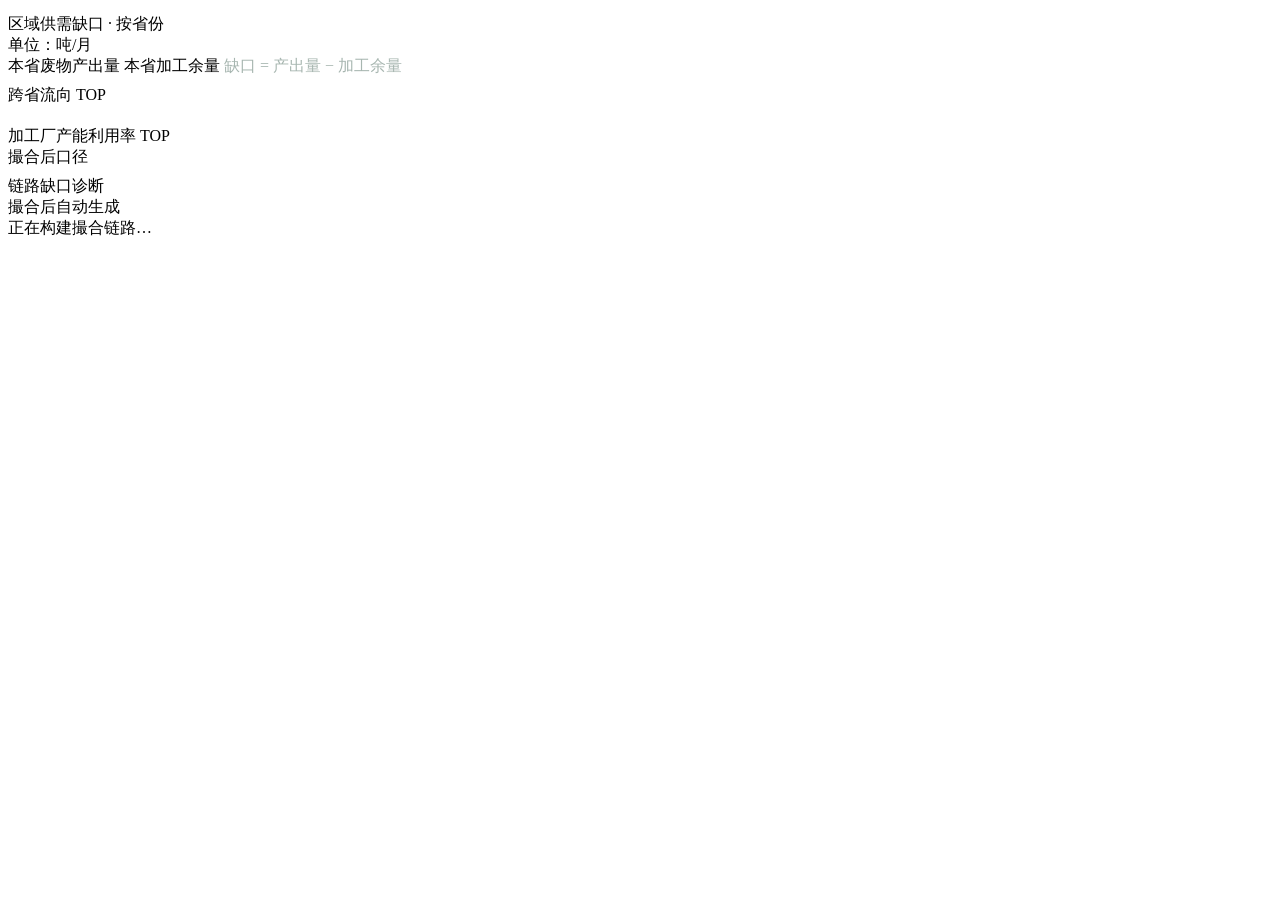
==== commit aef016d6: "Add files via upload" ====
--- a/index.html
+++ b/index.html
@@ -3,351 +3,16 @@
 <head>
 <meta charset="UTF-8">
 <meta name="viewport" content="width=device-width,initial-scale=1">
-<title>循链 LoopLink · 工业废物资源化撮合平台</title>
-<style>
-*{box-sizing:border-box;margin:0;padding:0}
-:root{
-  --bg:#f3f7f5;
-  --surface:#ffffff;
-  --surface-2:#fafcfb;
-  --ink:#0f231d;
-  --ink-2:#3f574e;
-  --muted:#7e918a;
-  --line:#e3ebe7;
-  --line-2:#eef4f1;
-  --green:#0f8b6c;
-  --green-2:#12a37e;
-  --green-deep:#0a6b53;
-  --green-soft:#e8f6f0;
-  --lime:#7bc043;
-  --lime-soft:#f1f9e8;
-  --amber:#dd8b0b;
-  --amber-soft:#fdf4e4;
-  --red:#d8525a;
-  --red-soft:#fdeeee;
-  --blue:#3778c9;
-  --blue-soft:#eaf2fd;
-  --radius:14px;
-  --shadow:0 1px 2px rgba(15,35,29,.04), 0 10px 28px -16px rgba(15,35,29,.18);
-}
-html{-webkit-text-size-adjust:100%}
-body{
-  font-family:-apple-system,BlinkMacSystemFont,"Segoe UI","PingFang SC","Hiragino Sans GB","Microsoft YaHei",sans-serif;
-  background:var(--bg);color:var(--ink);font-size:14px;line-height:1.55;
-  -webkit-font-smoothing:antialiased;
-}
-.num{font-variant-numeric:tabular-nums;font-feature-settings:"tnum"}
-button{font-family:inherit;cursor:pointer;border:none;background:none;color:inherit}
-input,select{font-family:inherit;font-size:13.5px;color:var(--ink);background:#fff;border:1px solid var(--line);
-  border-radius:9px;padding:9px 11px;width:100%;outline:none;transition:.15s}
-input:focus,select:focus{border-color:var(--green-2);box-shadow:0 0 0 3px rgba(18,163,126,.12)}
-input::placeholder{color:#a9b8b2}
-
-/* ---------- layout ---------- */
-.app{display:flex;min-height:100vh}
-.sidebar{width:232px;flex:0 0 232px;background:#fff;border-right:1px solid var(--line);
-  padding:20px 14px;position:sticky;top:0;height:100vh;display:flex;flex-direction:column}
-.brand{display:flex;align-items:center;gap:10px;padding:0 6px 20px}
-.brand-mark{width:36px;height:36px;border-radius:11px;flex:0 0 36px;
-  background:linear-gradient(145deg,#14b189,#0a6b53);display:grid;place-items:center;
-  box-shadow:0 8px 18px -8px rgba(15,139,108,.75)}
-.brand-mark svg{width:20px;height:20px}
-.brand-name{font-weight:700;font-size:15.5px;letter-spacing:.2px;line-height:1.2}
-.brand-sub{font-size:10.5px;color:var(--muted);letter-spacing:.9px;text-transform:uppercase}
-.nav-label{font-size:10.5px;color:#a7b6b0;letter-spacing:1.2px;padding:12px 12px 6px;font-weight:600}
-.nav-item{display:flex;align-items:center;gap:10px;padding:9px 12px;border-radius:10px;color:var(--ink-2);
-  font-size:13.5px;font-weight:500;transition:.16s;border:1px solid transparent;width:100%;text-align:left;margin-bottom:2px}
-.nav-item:hover{background:#f3f8f6}
-.nav-item.active{background:var(--green-soft);color:var(--green-deep);border-color:#cbe9de;font-weight:600}
-.nav-item svg{width:16px;height:16px;flex:0 0 16px;stroke:currentColor;fill:none;stroke-width:1.7;
-  stroke-linecap:round;stroke-linejoin:round}
-.nav-badge{margin-left:auto;font-size:10.5px;font-weight:700;background:#eef4f1;color:var(--ink-2);
-  padding:1px 6px;border-radius:20px;min-width:20px;text-align:center}
-.nav-item.active .nav-badge{background:#fff;color:var(--green)}
-.side-foot{margin-top:auto;padding-top:14px;border-top:1px solid var(--line);font-size:11px;color:var(--muted);line-height:1.7}
-.dot-live{display:inline-block;width:6px;height:6px;border-radius:50%;background:var(--lime);margin-right:5px;
-  box-shadow:0 0 0 3px rgba(123,192,67,.18);vertical-align:1px}
-
-.main{flex:1;min-width:0;display:flex;flex-direction:column}
-.topbar{height:62px;display:flex;align-items:center;justify-content:space-between;gap:16px;
-  padding:0 26px;background:rgba(255,255,255,.86);backdrop-filter:blur(10px);
-  border-bottom:1px solid var(--line);position:sticky;top:0;z-index:30}
-.topbar h1{font-size:15px;font-weight:650;letter-spacing:.2px}
-.topbar .crumb{font-size:11.5px;color:var(--muted);margin-top:1px}
-.top-actions{display:flex;align-items:center;gap:10px}
-
-.btn{display:inline-flex;align-items:center;gap:7px;font-size:13px;font-weight:600;
-  padding:9px 15px;border-radius:9px;transition:.16s;white-space:nowrap;border:1px solid transparent}
-.btn svg{width:15px;height:15px;stroke:currentColor;fill:none;stroke-width:1.9;stroke-linecap:round;stroke-linejoin:round}
-.btn-primary{background:linear-gradient(150deg,#14b189,#0a6b53);color:#fff;box-shadow:0 8px 18px -9px rgba(15,139,108,.85)}
-.btn-primary:hover{filter:brightness(1.06);transform:translateY(-1px)}
-.btn-ghost{background:#fff;border-color:var(--line);color:var(--ink-2)}
-.btn-ghost:hover{background:#f5f9f7;border-color:#d3e2db}
-.btn-sm{padding:6px 11px;font-size:12px;border-radius:8px}
-
-.content{padding:22px 26px 60px;flex:1}
-.view{display:none;animation:fade .28s ease}
-.view.active{display:block}
-@keyframes fade{from{opacity:0;transform:translateY(6px)}to{opacity:1;transform:none}}
-
-/* ---------- generic cards ---------- */
-.card{background:var(--surface);border:1px solid var(--line);border-radius:var(--radius);box-shadow:var(--shadow)}
-.card-head{display:flex;align-items:center;justify-content:space-between;gap:12px;
-  padding:15px 18px;border-bottom:1px solid var(--line-2)}
-.card-title{font-size:13.5px;font-weight:650;letter-spacing:.1px;display:flex;align-items:center;gap:8px}
-.card-title .bar{width:3px;height:14px;border-radius:2px;background:var(--green-2)}
-.card-sub{font-size:11.5px;color:var(--muted)}
-.card-body{padding:18px}
-
-.grid{display:grid;gap:14px}
-.g4{grid-template-columns:repeat(4,1fr)}
-.g2{grid-template-columns:1fr 1fr}
-.g-2-1{grid-template-columns:1.55fr 1fr}
-
-/* ---------- kpi ---------- */
-.kpi{padding:16px 17px;position:relative;overflow:hidden}
-.kpi::after{content:"";position:absolute;right:-28px;top:-28px;width:88px;height:88px;border-radius:50%;
-  background:radial-gradient(circle,rgba(18,163,126,.09),transparent 68%)}
-.kpi-top{display:flex;align-items:center;gap:8px;margin-bottom:11px}
-.kpi-ico{width:28px;height:28px;border-radius:8px;display:grid;place-items:center;flex:0 0 28px}
-.kpi-ico svg{width:15px;height:15px;stroke-width:2.2;fill:none;stroke-linecap:round;stroke-linejoin:round}
-.kpi-label{font-size:12px;color:var(--muted);font-weight:550}
-.kpi-val{font-size:25px;font-weight:700;letter-spacing:-.5px;line-height:1.15}
-.kpi-val small{font-size:12px;font-weight:600;color:var(--muted);margin-left:4px;letter-spacing:0}
-.kpi-foot{font-size:11.5px;color:var(--muted);margin-top:7px;display:flex;align-items:center;gap:5px}
-.trend-up{color:var(--green);font-weight:650}
-.trend-warn{color:var(--amber);font-weight:650}
-
-/* ---------- bars / charts ---------- */
-.bar-row{margin-bottom:14px}
-.bar-row:last-child{margin-bottom:0}
-.bar-head{display:flex;justify-content:space-between;align-items:baseline;font-size:12px;margin-bottom:5px}
-.bar-name{font-weight:600;color:var(--ink-2)}
-.bar-val{color:var(--muted);font-size:11.5px}
-.bar-track{height:7px;border-radius:5px;background:#f0f5f2;overflow:hidden;display:flex;gap:3px;margin-bottom:4px}
-.bar-fill{height:100%;border-radius:5px;transition:width .7s cubic-bezier(.22,1,.36,1)}
-.bar-legend{display:flex;gap:16px;font-size:11.5px;color:var(--muted);padding:0 18px 4px}
-.lg{display:inline-flex;align-items:center;gap:6px}
-.lg i{width:9px;height:9px;border-radius:3px;display:inline-block}
-
-.util-row{display:flex;align-items:center;gap:12px;padding:10px 0;border-bottom:1px dashed var(--line-2)}
-.util-row:last-child{border-bottom:none;padding-bottom:0}
-.util-name{flex:0 0 132px;font-size:12.5px;font-weight:550;color:var(--ink-2);
-  overflow:hidden;text-overflow:ellipsis;white-space:nowrap}
-.util-track{flex:1;height:8px;border-radius:5px;background:#f0f5f2;overflow:hidden}
-.util-fill{height:100%;border-radius:5px;transition:width .7s cubic-bezier(.22,1,.36,1)}
-.util-pct{flex:0 0 46px;text-align:right;font-size:12px;font-weight:650}
-
-/* ---------- table ---------- */
-.tbl-wrap{overflow-x:auto}
-table{width:100%;border-collapse:collapse;font-size:12.8px}
-thead th{text-align:left;font-size:11.5px;font-weight:600;color:var(--muted);letter-spacing:.4px;
-  padding:9px 14px;background:var(--surface-2);border-bottom:1px solid var(--line);white-space:nowrap}
-tbody td{padding:11px 14px;border-bottom:1px solid var(--line-2);vertical-align:middle}
-tbody tr:last-child td{border-bottom:none}
-tbody tr:hover{background:#fbfdfc}
-.td-strong{font-weight:600;color:var(--ink)}
-.td-mute{color:var(--muted);font-size:11.8px}
-
-.tag{display:inline-flex;align-items:center;gap:5px;font-size:11.5px;font-weight:600;
-  padding:2.5px 8px;border-radius:6px;white-space:nowrap}
-.tag i{width:6px;height:6px;border-radius:50%;display:inline-block;flex:0 0 6px}
-.tag-soft{background:#f2f6f4;color:var(--ink-2)}
-.tag-green{background:var(--green-soft);color:var(--green-deep)}
-.tag-amber{background:var(--amber-soft);color:#a76a06}
-.tag-red{background:var(--red-soft);color:#b23b42}
-.tag-blue{background:var(--blue-soft);color:#2a63a8}
-.tag-lime{background:var(--lime-soft);color:#4d8217}
-
-/* ---------- forms ---------- */
-.form-grid{display:grid;grid-template-columns:1fr 1fr;gap:13px}
-.field{display:flex;flex-direction:column;gap:6px}
-.field.full{grid-column:1/-1}
-.field label{font-size:12px;font-weight:600;color:var(--ink-2)}
-.field label span{color:var(--red);margin-left:2px}
-.field .hint{font-size:11px;color:var(--muted);font-weight:400}
-.chk-group{display:flex;flex-wrap:wrap;gap:7px}
-.chk{display:inline-flex;align-items:center;gap:6px;font-size:12.3px;padding:6px 10px;border-radius:8px;
-  border:1px solid var(--line);background:#fff;cursor:pointer;transition:.14s;color:var(--ink-2);user-select:none}
-.chk:hover{border-color:#c9ded6;background:#fafcfb}
-.chk input{display:none}
-.chk.on{background:var(--green-soft);border-color:#a9dccb;color:var(--green-deep);font-weight:600}
-.out-row{display:grid;grid-template-columns:1.6fr .8fr auto;gap:8px;margin-bottom:8px;align-items:center}
-.out-row .del{width:30px;height:30px;border-radius:8px;display:grid;place-items:center;color:var(--muted);
-  border:1px solid var(--line);background:#fff;font-size:15px;line-height:1}
-.out-row .del:hover{color:var(--red);border-color:#f2c9cc;background:var(--red-soft)}
-.form-foot{display:flex;justify-content:flex-end;gap:9px;margin-top:16px;padding-top:15px;border-top:1px solid var(--line-2)}
-.tip{display:flex;gap:9px;align-items:flex-start;margin-top:14px;padding:11px 13px;background:var(--green-soft);
-  border-radius:9px;font-size:11.8px;color:var(--green-deep);line-height:1.65}
-.tip svg{width:14px;height:14px;flex:0 0 14px;margin-top:2px;stroke:currentColor;fill:none;stroke-width:1.9;
-  stroke-linecap:round;stroke-linejoin:round}
-.tip b{font-weight:700}
-.proc-grid{display:grid;gap:12px;grid-template-columns:repeat(2,1fr)}
-@media(max-width:1240px){.proc-grid{grid-template-columns:1fr}}
-
-/* ---------- match ---------- */
-.match-toolbar{display:flex;flex-wrap:wrap;align-items:center;gap:12px;padding:14px 18px;
-  border-bottom:1px solid var(--line-2);background:linear-gradient(180deg,#fbfdfc,#fff)}
-.slider-wrap{display:flex;align-items:center;gap:9px;font-size:12px;color:var(--ink-2);font-weight:550}
-input[type=range]{-webkit-appearance:none;width:130px;height:4px;background:#e3ebe7;border-radius:4px;
-  border:none;padding:0}
-input[type=range]::-webkit-slider-thumb{-webkit-appearance:none;width:15px;height:15px;border-radius:50%;
-  background:var(--green-2);border:2.5px solid #fff;box-shadow:0 2px 6px rgba(15,139,108,.45);cursor:pointer}
-.range-val{font-weight:700;color:var(--green);min-width:26px;text-align:right}
-
-.match-card{border:1px solid var(--line);border-radius:12px;margin-bottom:12px;overflow:hidden;
-  background:#fff;transition:.18s}
-.match-card:hover{box-shadow:0 12px 30px -18px rgba(15,35,29,.32);border-color:#cfe3db}
-.match-head{display:flex;align-items:center;gap:13px;padding:13px 16px;background:var(--surface-2);
-  border-bottom:1px solid var(--line-2)}
-.ring{width:44px;height:44px;flex:0 0 44px}
-.match-head-main{flex:1;min-width:0}
-.match-head-title{font-size:13.5px;font-weight:650;display:flex;align-items:center;gap:8px;flex-wrap:wrap}
-.match-head-sub{font-size:11.5px;color:var(--muted);margin-top:2px}
-.chain{display:flex;align-items:stretch;gap:0;padding:15px 16px;overflow-x:auto}
-.chain-node{flex:1 1 0;min-width:132px;border:1px solid var(--line);border-radius:10px;padding:10px 11px;
-  background:#fff;position:relative}
-.chain-node.supply{border-left:3px solid #8d99ae;background:linear-gradient(180deg,#fbfcfd,#fff)}
-.chain-node.proc{border-left:3px solid var(--green-2);background:linear-gradient(180deg,#f7fdfa,#fff)}
-.chain-node.out{border-left:3px solid var(--amber);background:linear-gradient(180deg,#fffdf8,#fff)}
-.chain-node.dem{border-left:3px solid var(--blue);background:linear-gradient(180deg,#fafcff,#fff)}
-.chain-tag{font-size:10px;font-weight:700;letter-spacing:.8px;color:var(--muted);text-transform:uppercase;margin-bottom:4px}
-.chain-name{font-size:12.6px;font-weight:650;line-height:1.35;margin-bottom:3px;
-  overflow:hidden;display:-webkit-box;-webkit-line-clamp:2;-webkit-box-orient:vertical}
-.chain-meta{font-size:11px;color:var(--muted);line-height:1.5}
-.chain-meta b{color:var(--ink-2);font-weight:650}
-.chain-arrow{flex:0 0 26px;display:grid;place-items:center;color:#c2d3cb}
-.chain-arrow svg{width:15px;height:15px;stroke:currentColor;fill:none;stroke-width:2;stroke-linecap:round;stroke-linejoin:round}
-.match-foot{padding:10px 16px;border-top:1px solid var(--line-2);display:flex;flex-wrap:wrap;
-  gap:8px 18px;font-size:11.5px;color:var(--muted);align-items:center;background:#fff}
-.match-foot b{color:var(--ink-2)}
-.sub-alloc{padding:0 16px 14px;font-size:11.5px;color:var(--ink-2)}
-.alloc-line{display:flex;gap:8px;align-items:center;padding:5px 0;border-top:1px dashed var(--line-2)}
-.alloc-bar{height:5px;border-radius:4px;background:var(--green-2);flex:0 0 auto;min-width:4px}
-
-.empty{padding:46px 20px;text-align:center;color:var(--muted)}
-.empty-ico{width:52px;height:52px;border-radius:14px;background:var(--green-soft);display:grid;place-items:center;
-  margin:0 auto 12px}
-.empty-ico svg{width:24px;height:24px;stroke:var(--green-2);fill:none;stroke-width:1.6;stroke-linecap:round;stroke-linejoin:round}
-.empty-title{font-size:13.5px;font-weight:600;color:var(--ink-2);margin-bottom:4px}
-
-/* flow summary */
-.flow-sum{display:flex;align-items:center;gap:10px;flex-wrap:wrap;padding:16px 18px}
-.flow-box{flex:1 1 150px;border:1px solid var(--line);border-radius:11px;padding:12px 14px;background:var(--surface-2);position:relative}
-.flow-box .fb-label{font-size:11px;color:var(--muted);font-weight:600;letter-spacing:.3px}
-.flow-box .fb-val{font-size:19px;font-weight:700;margin-top:3px;letter-spacing:-.4px}
-.flow-box .fb-val small{font-size:11.5px;font-weight:600;color:var(--muted);margin-left:3px}
-.flow-box .fb-sub{font-size:11px;color:var(--muted);margin-top:2px}
-.flow-arrow{color:#c2d3cb;flex:0 0 22px;display:grid;place-items:center}
-.flow-arrow svg{width:17px;height:17px;stroke:currentColor;fill:none;stroke-width:2;stroke-linecap:round;stroke-linejoin:round}
-
-/* toast */
-#toast{position:fixed;left:50%;bottom:34px;transform:translate(-50%,20px);background:#0f231d;color:#fff;
-  padding:11px 20px;border-radius:10px;font-size:13px;font-weight:550;opacity:0;pointer-events:none;
-  transition:.28s;z-index:200;box-shadow:0 14px 34px -12px rgba(15,35,29,.5)}
-#toast.show{opacity:1;transform:translate(-50%,0)}
-#toast.err{background:#a83a41}
-
-.loading-ov{position:fixed;inset:0;background:rgba(243,247,245,.72);backdrop-filter:blur(3px);
-  display:none;place-items:center;z-index:150}
-.loading-ov.show{display:grid}
-.spinner{width:38px;height:38px;border-radius:50%;border:3px solid #d8e8e1;border-top-color:var(--green-2);
-  animation:spin .75s linear infinite}
-@keyframes spin{to{transform:rotate(360deg)}}
-.loading-txt{margin-top:14px;font-size:12.5px;color:var(--ink-2);font-weight:600;text-align:center}
-
-/* legend chips */
-.chip-row{display:flex;flex-wrap:wrap;gap:7px}
-.chip{font-size:11.5px;padding:3px 9px;border-radius:20px;background:#f2f6f4;color:var(--ink-2);font-weight:550}
-
-@media(max-width:1180px){
-  .g4{grid-template-columns:repeat(2,1fr)}
-  .g-2-1{grid-template-columns:1fr}
-  .g2{grid-template-columns:1fr}
-}
-@media(max-width:860px){
-  .sidebar{display:none}
-  .content{padding:16px}
-  .topbar{padding:0 16px}
-  .g4{grid-template-columns:1fr 1fr}
-  .form-grid{grid-template-columns:1fr}
-  .chain{flex-direction:column}
-  .chain-arrow{transform:rotate(90deg);height:24px}
-  .chain-node{min-width:0}
-}
-</style>
+<title>循链 LoopLink · 平台总览</title>
+<link rel="stylesheet" href="assets/app.css">
 </head>
-<body>
+<body data-page="overview">
 <div class="app">
-  <!-- ============ SIDEBAR ============ -->
-  <aside class="sidebar">
-    <div class="brand">
-      <div class="brand-mark">
-        <svg viewBox="0 0 24 24" fill="none" stroke="#fff" stroke-width="1.9" stroke-linecap="round" stroke-linejoin="round">
-          <path d="M4.5 14.5a4 4 0 0 1 0-5.6l3-3a4 4 0 0 1 5.6 0"/>
-          <path d="M19.5 9.5a4 4 0 0 1 0 5.6l-3 3a4 4 0 0 1-5.6 0"/>
-          <path d="M8.5 12h7"/>
-        </svg>
-      </div>
-      <div>
-        <div class="brand-name">循链 LoopLink</div>
-        <div class="brand-sub">Waste Matching</div>
-      </div>
-    </div>
-
-    <div class="nav-label">工作台</div>
-    <button class="nav-item active" data-view="overview">
-      <svg viewBox="0 0 24 24"><rect x="3" y="3" width="7" height="9" rx="1.5"/><rect x="14" y="3" width="7" height="5" rx="1.5"/><rect x="14" y="12" width="7" height="9" rx="1.5"/><rect x="3" y="16" width="7" height="5" rx="1.5"/></svg>
-      <span>平台总览</span>
-    </button>
-    <button class="nav-item" data-view="match">
-      <svg viewBox="0 0 24 24"><path d="M8 3H5a2 2 0 0 0-2 2v3"/><path d="M16 3h3a2 2 0 0 1 2 2v3"/><path d="M8 21H5a2 2 0 0 1-2-2v-3"/><path d="M16 21h3a2 2 0 0 0 2-2v-3"/><path d="M7 12h10"/><circle cx="12" cy="12" r="1.6"/></svg>
-      <span>智能撮合</span>
-      <span class="nav-badge" id="badge-match">0</span>
-    </button>
-
-    <div class="nav-label">三方登记</div>
-    <button class="nav-item" data-view="supply">
-      <svg viewBox="0 0 24 24"><path d="M3 9l9-5 9 5-9 5-9-5z"/><path d="M3 9v6l9 5 9-5V9"/></svg>
-      <span>供给方 · 废物</span>
-      <span class="nav-badge" id="badge-supply">0</span>
-    </button>
-    <button class="nav-item" data-view="proc">
-      <svg viewBox="0 0 24 24"><path d="M3 20h18"/><path d="M5 20V9l4 2V9l4 2V8l4 2v10"/><path d="M9 20v-4h6v4"/></svg>
-      <span>加工厂 · 能力</span>
-      <span class="nav-badge" id="badge-proc">0</span>
-    </button>
-    <button class="nav-item" data-view="demand">
-      <svg viewBox="0 0 24 24"><path d="M6 2h9l4 4v16H6z"/><path d="M15 2v4h4"/><path d="M9 12h7"/><path d="M9 16h5"/></svg>
-      <span>需求方 · 产品</span>
-      <span class="nav-badge" id="badge-demand">0</span>
-    </button>
-
-    <div class="side-foot">
-      <div><span class="dot-live"></span>撮合引擎运行中</div>
-      <div style="margin-top:4px">南昌 · 赣江新区试点</div>
-      <div style="margin-top:4px">演示数据 · 每日 06:00 同步</div>
-    </div>
-  </aside>
-
-  <!-- ============ MAIN ============ -->
+  <aside class="sidebar" id="sidebar"></aside>
   <div class="main">
-    <header class="topbar">
-      <div>
-        <h1 id="page-title">平台总览</h1>
-        <div class="crumb" id="page-crumb">工业废物资源化撮合 · 供给 / 加工 / 需求 三端联动</div>
-      </div>
-      <div class="top-actions">
-        <button class="btn btn-ghost btn-sm" id="btn-reset">重置演示数据</button>
-        <button class="btn btn-primary" id="btn-run">
-          <svg viewBox="0 0 24 24"><path d="M13 2 4.5 13.5H11l-1 8.5 8.5-11.5H12l1-8.5z"/></svg>
-          运行智能撮合
-        </button>
-      </div>
-    </header>
-
+    <header class="topbar" id="topbar"></header>
+    <nav class="mnav" id="mnav"></nav>
     <div class="content">
-
       <!-- ============ OVERVIEW ============ -->
       <section class="view active" id="view-overview">
         <div class="grid g4" id="kpi-grid" style="margin-bottom:14px"></div>
@@ -355,26 +20,34 @@
         <div class="grid g-2-1" style="margin-bottom:14px">
           <div class="card">
             <div class="card-head">
-              <div class="card-title"><span class="bar"></span>供给量 vs 加工余量 · 按废物品类</div>
+              <div class="card-title"><span class="bar"></span>区域供需缺口 · 按省份</div>
               <span class="card-sub">单位：吨/月</span>
             </div>
             <div class="bar-legend">
-              <span class="lg"><i style="background:#8d99ae"></i>登记供给量</span>
-              <span class="lg"><i style="background:#12a37e"></i>可用加工余量</span>
-              <span class="lg" style="margin-left:auto;color:#a7b6b0">「待消纳」= 再生品暂无买家</span>
+              <span class="lg"><i style="background:#8d99ae"></i>本省废物产出量</span>
+              <span class="lg"><i style="background:#12a37e"></i>本省加工余量</span>
+              <span class="lg" style="margin-left:auto;color:#a7b6b0">缺口 = 产出量 − 加工余量</span>
             </div>
-            <div class="card-body" id="chart-supply" style="padding-top:8px"></div>
+            <div class="card-body" id="chart-region" style="padding-top:8px"></div>
           </div>
 
           <div class="card">
             <div class="card-head">
-              <div class="card-title"><span class="bar"></span>加工厂产能利用率</div>
+              <div class="card-title"><span class="bar"></span>跨省流向 TOP</div>
+              <span class="card-sub" id="flow-sub"></span>
             </div>
-            <div class="card-body" id="chart-util" style="padding-top:8px"></div>
+            <div class="card-body" style="padding-top:6px" id="flow-panel"></div>
           </div>
         </div>
 
         <div class="grid g2">
+          <div class="card">
+            <div class="card-head">
+              <div class="card-title"><span class="bar"></span>加工厂产能利用率 TOP</div>
+              <span class="card-sub">撮合后口径</span>
+            </div>
+            <div class="card-body" id="chart-util" style="padding-top:8px"></div>
+          </div>
           <div class="card">
             <div class="card-head">
               <div class="card-title"><span class="bar"></span>链路缺口诊断</div>
@@ -382,243 +55,8 @@
             </div>
             <div class="card-body" id="gap-panel"></div>
           </div>
-          <div class="card">
-            <div class="card-head">
-              <div class="card-title"><span class="bar"></span>最近撮合动态</div>
-            </div>
-            <div class="card-body" style="padding-top:6px" id="feed-panel"></div>
-          </div>
         </div>
       </section>
-
-      <!-- ============ MATCH ============ -->
-      <section class="view" id="view-match">
-        <div class="card" style="margin-bottom:14px">
-          <div class="card-head">
-            <div class="card-title"><span class="bar"></span>撮合结果总览</div>
-            <span class="card-sub" id="match-time">尚未运行</span>
-          </div>
-          <div class="flow-sum" id="match-summary"></div>
-        </div>
-
-        <div class="card">
-          <div class="match-toolbar">
-            <div class="slider-wrap">
-              <span>匹配度阈值</span>
-              <input type="range" id="score-range" min="0" max="95" value="0" step="5">
-              <span class="range-val num" id="score-val">0</span>
-            </div>
-            <div style="flex:1"></div>
-            <div class="chip-row">
-              <span class="chip" id="chip-total">共 0 条链路</span>
-              <span class="chip" id="chip-ok">已闭环 0</span>
-              <span class="chip" id="chip-part">部分匹配 0</span>
-            </div>
-            <button class="btn btn-ghost btn-sm" id="btn-export">导出撮合方案</button>
-          </div>
-          <div class="card-body" id="match-list" style="padding:16px"></div>
-        </div>
-      </section>
-
-      <!-- ============ SUPPLY ============ -->
-      <section class="view" id="view-supply">
-        <div class="grid g-2-1" style="margin-bottom:14px">
-          <div class="card">
-            <div class="card-head">
-              <div class="card-title"><span class="bar"></span>供给方废物登记</div>
-              <span class="card-sub">登记后自动进入撮合池</span>
-            </div>
-            <div class="card-body">
-              <form id="form-supply" class="form-grid">
-                <div class="field full">
-                  <label>企业名称<span>*</span></label>
-                  <input name="company" required placeholder="如：江西洪都印务有限公司">
-                </div>
-                <div class="field">
-                  <label>废物类型<span>*</span></label>
-                  <select name="type" id="sel-supply-type" required></select>
-                </div>
-                <div class="field">
-                  <label>月产出量（吨）<span>*</span></label>
-                  <input name="qty" type="number" min="1" step="1" required placeholder="如：320">
-                </div>
-                <div class="field">
-                  <label>期望处置单价（元/吨）</label>
-                  <input name="price" type="number" min="0" step="10" placeholder="如：1180">
-                </div>
-                <div class="field">
-                  <label>所在地</label>
-                  <input name="city" placeholder="如：南昌·青山湖">
-                </div>
-                <div class="field full" style="flex-direction:row;justify-content:flex-end">
-                  <button type="submit" class="btn btn-primary">
-                    <svg viewBox="0 0 24 24"><path d="M12 5v14"/><path d="M5 12h14"/></svg>
-                    提交登记
-                  </button>
-                </div>
-              </form>
-              <div class="tip">
-                <svg viewBox="0 0 24 24"><circle cx="12" cy="12" r="9"/><path d="M12 8.2v.2"/><path d="M12 11v5"/></svg>
-                <div>提交后立即重新撮合：先按<b>废物品类</b>筛出可接收的加工厂 → 校验其<b>产能余量</b> → 按<b>再生品收率</b>折算产出 → 再匹配下游需求方。</div>
-              </div>
-            </div>
-          </div>
-
-          <div class="card">
-            <div class="card-head">
-              <div class="card-title"><span class="bar"></span>供给结构</div>
-            </div>
-            <div class="card-body" id="supply-structure" style="padding-top:10px"></div>
-          </div>
-        </div>
-
-        <div class="card">
-          <div class="card-head">
-            <div class="card-title"><span class="bar"></span>已登记废物清单</div>
-            <span class="card-sub" id="supply-count"></span>
-          </div>
-          <div class="tbl-wrap">
-            <table>
-              <thead><tr>
-                <th>企业名称</th><th>废物类型</th><th>月产出量</th><th>期望单价</th>
-                <th>所在地</th><th>可承接加工厂</th><th style="text-align:right">操作</th>
-              </tr></thead>
-              <tbody id="tbody-supply"></tbody>
-            </table>
-          </div>
-        </div>
-      </section>
-
-      <!-- ============ PROCESSOR ============ -->
-      <section class="view" id="view-proc">
-        <div class="grid g-2-1" style="margin-bottom:14px">
-          <div class="card">
-            <div class="card-head">
-              <div class="card-title"><span class="bar"></span>加工厂处理能力登记</div>
-              <span class="card-sub">处理工艺 + 再生品收率是撮合的关键</span>
-            </div>
-            <div class="card-body">
-              <form id="form-proc" class="form-grid">
-                <div class="field">
-                  <label>工厂名称<span>*</span></label>
-                  <input name="name" required placeholder="如：江西循环再生纸业">
-                </div>
-                <div class="field">
-                  <label>所在地</label>
-                  <input name="city" placeholder="如：南昌·经开区">
-                </div>
-                <div class="field full">
-                  <label>可接收废物类型<span>*</span> <span class="hint">（可多选）</span></label>
-                  <div class="chk-group" id="chk-accepts"></div>
-                </div>
-                <div class="field">
-                  <label>月处理能力（吨）<span>*</span></label>
-                  <input name="cap" type="number" min="1" required placeholder="如：800">
-                </div>
-                <div class="field">
-                  <label>当前已占用（吨）</label>
-                  <input name="load" type="number" min="0" value="0">
-                </div>
-                <div class="field full">
-                  <label>主要产出物与收率 <span class="hint">（收率 = 每吨废物产出吨数）</span></label>
-                  <div id="outs-box"></div>
-                  <button type="button" class="btn btn-ghost btn-sm" id="btn-add-out" style="align-self:flex-start">+ 增加产出物</button>
-                </div>
-                <div class="field full" style="flex-direction:row;justify-content:flex-end">
-                  <button type="submit" class="btn btn-primary">
-                    <svg viewBox="0 0 24 24"><path d="M12 5v14"/><path d="M5 12h14"/></svg>
-                    提交登记
-                  </button>
-                </div>
-              </form>
-              <div class="tip">
-                <svg viewBox="0 0 24 24"><circle cx="12" cy="12" r="9"/><path d="M12 8.2v.2"/><path d="M12 11v5"/></svg>
-                <div>产出物名称必须与需求方登记的产品类型<b>完全一致</b>（如「再生纸浆」），否则该产出物无法被撮合，只会出现在「待消纳」中。</div>
-              </div>
-            </div>
-          </div>
-
-          <div class="card">
-            <div class="card-head">
-              <div class="card-title"><span class="bar"></span>平台产能池</div>
-            </div>
-            <div class="card-body" id="proc-structure" style="padding-top:10px"></div>
-          </div>
-        </div>
-
-        <div id="proc-cards" class="proc-grid"></div>
-      </section>
-
-      <!-- ============ DEMAND ============ -->
-      <section class="view" id="view-demand">
-        <div class="grid g-2-1" style="margin-bottom:14px">
-          <div class="card">
-            <div class="card-head">
-              <div class="card-title"><span class="bar"></span>需求方产品需求登记</div>
-              <span class="card-sub">需求产品需与加工厂产出物同名才能匹配</span>
-            </div>
-            <div class="card-body">
-              <form id="form-demand" class="form-grid">
-                <div class="field full">
-                  <label>企业名称<span>*</span></label>
-                  <input name="company" required placeholder="如：江西晨鸣纸业">
-                </div>
-                <div class="field">
-                  <label>需求产品类型<span>*</span></label>
-                  <input name="type" list="product-list" required placeholder="如：再生纸浆">
-                  <datalist id="product-list"></datalist>
-                </div>
-                <div class="field">
-                  <label>月需求量（吨）<span>*</span></label>
-                  <input name="qty" type="number" min="1" required placeholder="如：500">
-                </div>
-                <div class="field">
-                  <label>可接受单价（元/吨）</label>
-                  <input name="price" type="number" min="0" step="10" placeholder="如：2400">
-                </div>
-                <div class="field">
-                  <label>所在地</label>
-                  <input name="city" placeholder="如：南昌·高新区">
-                </div>
-                <div class="field full" style="flex-direction:row;justify-content:flex-end">
-                  <button type="submit" class="btn btn-primary">
-                    <svg viewBox="0 0 24 24"><path d="M12 5v14"/><path d="M5 12h14"/></svg>
-                    提交登记
-                  </button>
-                </div>
-              </form>
-              <div class="tip">
-                <svg viewBox="0 0 24 24"><circle cx="12" cy="12" r="9"/><path d="M12 8.2v.2"/><path d="M12 11v5"/></svg>
-                <div>需求产品请填写加工厂的<b>产出物名称</b>，输入框会自动提示平台已有的再生品品类，可直接点选。</div>
-              </div>
-            </div>
-          </div>
-
-          <div class="card">
-            <div class="card-head">
-              <div class="card-title"><span class="bar"></span>需求满足度</div>
-            </div>
-            <div class="card-body" id="demand-structure" style="padding-top:10px"></div>
-          </div>
-        </div>
-
-        <div class="card">
-          <div class="card-head">
-            <div class="card-title"><span class="bar"></span>已登记产品需求</div>
-            <span class="card-sub" id="demand-count"></span>
-          </div>
-          <div class="tbl-wrap">
-            <table>
-              <thead><tr>
-                <th>企业名称</th><th>需求产品</th><th>月需求量</th><th>可接受单价</th>
-                <th>所在地</th><th>撮合后满足率</th><th style="text-align:right">操作</th>
-              </tr></thead>
-              <tbody id="tbody-demand"></tbody>
-            </table>
-          </div>
-        </div>
-      </section>
-
     </div>
   </div>
 </div>
@@ -631,944 +69,6 @@
   </div>
 </div>
 
-<script>
-/* =========================================================
-   1. 基础数据
-   ========================================================= */
-const WASTE = {
-  '废纸':      { color:'#c08457', co2:1.8 },
-  '废塑料':    { color:'#5b9bd5', co2:2.5 },
-  '废金属':    { color:'#8d99ae', co2:9.5 },
-  '废玻璃':    { color:'#5cbdb8', co2:0.6 },
-  '废纺织品':  { color:'#b07cc6', co2:3.2 },
-  '废旧锂电池':{ color:'#dd8b0b', co2:4.8 },
-  '废木材':    { color:'#a1785a', co2:1.2 },
-  '餐厨垃圾':  { color:'#7bc043', co2:0.9 },
-  '废橡胶':    { color:'#5f6c7b', co2:2.1 },
-  '电子废弃物':{ color:'#d8525a', co2:5.5 }
-};
-const WASTE_TYPES = Object.keys(WASTE);
-
-const SEED = {
-  supplies: [
-    { id:'S1', company:'江西洪都印务有限公司', type:'废纸',       qty:320, price:1180, city:'南昌·青山湖' },
-    { id:'S2', company:'南昌绿源食品厂',       type:'餐厨垃圾',   qty:150, price:260,  city:'南昌·新建区' },
-    { id:'S3', company:'赣江新区电子装配厂',   type:'电子废弃物', qty:45,  price:900,  city:'南昌·赣江新区' },
-    { id:'S4', company:'江西华勤纺织科技',     type:'废纺织品',   qty:88,  price:540,  city:'南昌·安义' },
-    { id:'S5', company:'南昌宏泰包装材料',     type:'废塑料',     qty:210, price:760,  city:'南昌·经开区' },
-    { id:'S6', company:'洪城汽配制造',         type:'废金属',     qty:260, price:2100, city:'南昌·青云谱' },
-    { id:'S7', company:'江西新能电池制造',     type:'废旧锂电池', qty:60,  price:1800, city:'南昌·高新区' },
-    { id:'S8', company:'南昌赣新玻璃制品',     type:'废玻璃',     qty:120, price:180,  city:'南昌·湾里' },
-    { id:'S9', company:'赣中家居木业',         type:'废木材',     qty:95,  price:220,  city:'南昌·新建区' },
-    { id:'S10',company:'昌北轮胎翻新厂',       type:'废橡胶',     qty:70,  price:410,  city:'南昌·临空' }
-  ],
-  processors: [
-    { id:'P1', name:'江西循环再生纸业', city:'南昌·经开区', rating:4.8,
-      accepts:['废纸'], cap:800, load:420,
-      outputs:[{type:'再生纸浆',ratio:0.82},{type:'纸板',ratio:0.10}] },
-    { id:'P2', name:'赣中塑料再生科技', city:'南昌·高新区', rating:4.6,
-      accepts:['废塑料'], cap:500, load:260,
-      outputs:[{type:'再生塑料粒子',ratio:0.75},{type:'塑料碎片',ratio:0.12}] },
-    { id:'P3', name:'洪城金属熔炼', city:'南昌·青山湖', rating:4.7,
-      accepts:['废金属'], cap:600, load:380,
-      outputs:[{type:'再生金属锭',ratio:0.90}] },
-    { id:'P4', name:'江西玻纤再生', city:'南昌·湾里', rating:4.3,
-      accepts:['废玻璃'], cap:300, load:120,
-      outputs:[{type:'玻璃熟料',ratio:0.85}] },
-    { id:'P5', name:'蓝天电池循环', city:'南昌·临空', rating:4.9,
-      accepts:['废旧锂电池'], cap:200, load:90,
-      outputs:[{type:'黑粉',ratio:0.40},{type:'再生锂盐',ratio:0.12},{type:'再生铜',ratio:0.15}] },
-    { id:'P6', name:'赣鄱纺织再生', city:'南昌·安义', rating:4.5,
-      accepts:['废纺织品'], cap:250, load:110,
-      outputs:[{type:'再生纤维',ratio:0.68},{type:'擦机布',ratio:0.20}] },
-    { id:'P7', name:'绿丰生物处理', city:'南昌·新建区', rating:4.4,
-      accepts:['餐厨垃圾'], cap:400, load:210,
-      outputs:[{type:'工业油脂',ratio:0.08},{type:'有机肥',ratio:0.25}] },
-    { id:'P8', name:'华赣电子拆解', city:'南昌·赣江新区', rating:4.6,
-      accepts:['电子废弃物'], cap:180, load:70,
-      outputs:[{type:'再生铜',ratio:0.22},{type:'贵金属精矿',ratio:0.03},{type:'再生塑料粒子',ratio:0.30}] },
-    { id:'P9', name:'赣林木业再生', city:'南昌·新建区', rating:4.2,
-      accepts:['废木材'], cap:300, load:80,
-      outputs:[{type:'再生板材',ratio:0.60},{type:'生物质燃料',ratio:0.30}] },
-    { id:'P10',name:'昌泰橡胶再生', city:'南昌·临空', rating:4.5,
-      accepts:['废橡胶'], cap:220, load:90,
-      outputs:[{type:'再生胶',ratio:0.55},{type:'胶粉',ratio:0.35}] }
-  ],
-  demands: [
-    { id:'D1', company:'江西晨鸣纸业',     type:'再生纸浆',     qty:320, price:2400,  city:'南昌·高新区' },
-    { id:'D2', company:'南昌恒泰包装',     type:'纸板',         qty:40,  price:2100,  city:'南昌·经开区' },
-    { id:'D3', company:'赣新汽车零部件',   type:'再生塑料粒子', qty:190, price:8600,  city:'南昌·高新区' },
-    { id:'D4', company:'江铃铸造',         type:'再生金属锭',   qty:220, price:15800, city:'南昌·青云谱' },
-    { id:'D5', company:'洪城建材集团',     type:'玻璃熟料',     qty:140, price:780,   city:'南昌·湾里' },
-    { id:'D6', company:'江西华锂新材料',   type:'黑粉',         qty:30,  price:32000, city:'宜春·袁州' },
-    { id:'D7', company:'赣远新能源',       type:'再生锂盐',     qty:10,  price:68000, city:'宜春·经开区' },
-    { id:'D8', company:'南昌家纺集团',     type:'再生纤维',     qty:110, price:5200,  city:'南昌·安义' },
-    { id:'D9', company:'绿康农业科技',     type:'有机肥',       qty:180, price:950,   city:'南昌·新建区' },
-    { id:'D10',company:'赣能生物柴油',     type:'工业油脂',     qty:20,  price:5400,  city:'南昌·临空' },
-    { id:'D11',company:'昌北电子材料',     type:'再生铜',       qty:25,  price:62000, city:'南昌·赣江新区' },
-    { id:'D12',company:'赣泰新材料',       type:'再生胶',       qty:110, price:3800,  city:'南昌·临空' },
-    { id:'D13',company:'洪州热电',         type:'生物质燃料',   qty:35,  price:620,   city:'南昌·新建区' },
-    { id:'D14',company:'南昌森工板材',     type:'再生板材',     qty:120, price:1450,  city:'南昌·安义' }
-  ]
-};
-
-let state = { supplies:[], processors:[], demands:[], matches:[], lastRun:null, threshold:0 };
-let seq = 1000;
-
-function clone(o){ return JSON.parse(JSON.stringify(o)); }
-
-/* =========================================================
-   2. 工具
-   ========================================================= */
-const $  = s => document.querySelector(s);
-const $$ = s => Array.from(document.querySelectorAll(s));
-const esc = s => String(s==null?'':s).replace(/[&<>"']/g, c => ({'&':'&amp;','<':'&lt;','>':'&gt;','"':'&quot;',"'":'&#39;'}[c]));
-const fmt = (n,d=0) => Number(n).toLocaleString('zh-CN',{minimumFractionDigits:d,maximumFractionDigits:d});
-const pct = n => (n*100).toFixed(0)+'%';
-
-function toast(msg, isErr){
-  const t = $('#toast');
-  t.textContent = msg;
-  t.className = 'show' + (isErr ? ' err' : '');
-  clearTimeout(t._t);
-  t._t = setTimeout(()=>{ t.className=''; }, 2400);
-}
-
-/* =========================================================
-   3. 撮合引擎
-   -------------------------------------------------
-   核心：对每条「废物」寻找加工厂 → 把废物按收率拆成再生品
-        → 把再生品分配给有该产品需求的需求方
-        → 按 5 个维度打分
-   ========================================================= */
-function computeMatches(){
-  const procState = state.processors.map(p => ({
-    ref:p, free: Math.max(0, p.cap - p.load), free0: Math.max(0, p.cap - p.load)
-  }));
-  const demState = state.demands.map(d => ({ ref:d, need: d.qty, need0: d.qty }));
-  const results = [];
-  const usedProc = {};   // 工厂累计吃进量
-  const usedDem  = {};   // 需求方累计获得量
-
-  state.supplies.forEach(s => {
-    let left = s.qty;
-    const legs = [];
-
-    const cands = procState
-      .filter(p => p.free > 0 && p.ref.accepts.includes(s.type))
-      .map(p => ({ st:p, pre: scoreLeg(s, p, null, demState) }))
-      .sort((a,b) => b.pre - a.pre || b.st.free - a.st.free);
-
-    cands.forEach(({st}) => {
-      if (left <= 0) return;
-      const p = st.ref;
-      const take = Math.min(left, st.free);
-      if (take <= 0) return;
-
-      // 产出物
-      const outputs = p.outputs
-        .filter(o => o.ratio > 0)
-        .map(o => ({ type:o.type, qty: take * o.ratio, ratio:o.ratio }));
-
-      // 分配产出物给需求方
-      const allocs = [];
-      let outTotal = outputs.reduce((a,b)=>a+b.qty, 0);
-      let outMatched = 0;
-      outputs.forEach(o => {
-        let q = o.qty;
-        const ds = demState
-          .filter(d => d.need > 1e-6 && d.ref.type === o.type)
-          .sort((a,b) => b.ref.price - a.ref.price);
-        ds.forEach(d => {
-          if (q <= 1e-6) return;
-          const use = Math.min(q, d.need);
-          d.need -= use; q -= use;
-          outMatched += use;
-          usedDem[d.ref.id] = (usedDem[d.ref.id]||0) + use;
-          allocs.push({ demand:d.ref, product:o.type, qty:use, price:d.ref.price });
-        });
-        if (q > 1e-6) allocs.push({ demand:null, product:o.type, qty:q, price:null });
-      });
-
-      const coverage = outTotal > 0 ? outMatched / outTotal : 0;
-      const score = scoreLeg(s, { ref:p, free:take, free0:st.free0 }, allocs, null, take, left, coverage);
-
-      legs.push({
-        processor:p, take, outputs, allocs, coverage, score,
-        value: allocs.filter(a=>a.demand).reduce((a,b)=>a+b.qty*b.price, 0),
-        distance: distKey(s.city, p.city)
-      });
-
-      st.free -= take;
-      left -= take;
-      usedProc[p.id] = (usedProc[p.id]||0) + take;
-    });
-
-    // 汇总
-    const matchedQty = s.qty - left;
-    const totalOut = legs.reduce((a,l)=>a+l.outputs.reduce((x,y)=>x+y.qty,0), 0);
-    const totalOutMatched = legs.reduce((a,l)=>a+l.allocs.filter(x=>x.demand).reduce((x,y)=>x+y.qty,0), 0);
-    const avgScore = legs.length
-      ? legs.reduce((a,l)=>a + l.score*l.take, 0) / Math.max(matchedQty,1) : 0;
-
-    results.push({
-      supply:s, legs, left, matchedQty, totalOut, totalOutMatched,
-      score: Math.round(avgScore),
-      status: left <= 1e-6 ? 'closed' : (matchedQty > 0 ? 'partial' : 'failed'),
-      co2: matchedQty * (WASTE[s.type]?.co2 || 1)
-    });
-  });
-
-  // 未满足的需求
-  const unmet = demState.filter(d => d.need > 1e-6).map(d => ({ ref:d.ref, need:d.need }));
-
-  state.matches = results;
-  state.unmet = unmet;
-  state.usedProc = usedProc;
-  state.usedDem = usedDem;
-  state.lastRun = new Date();
-}
-
-function distKey(a,b){
-  const city = x => String(x||'').split('·')[0];
-  if (!a || !b) return 0.5;
-  if (a === b) return 1;
-  if (city(a) === city(b)) return 0.75;
-  return 0.4;
-}
-
-/* 打分：品类 40 / 产能满足 20 / 产出需求覆盖 25 / 区域 8 / 评级 7 */
-function scoreLeg(s, p, allocs, demState, take, left, coverage){
-  const W = 40 + 20 + 25 + 8 + 7;
-  const free = p.free != null ? p.free : Math.max(0, p.ref.cap - p.ref.load);
-  const capFit  = Math.min(1, free / Math.max(left != null ? left : s.qty, 1));
-  const cov     = coverage != null ? coverage : 0.4;
-  const dist    = distKey(s.city, p.ref.city);
-  const rating  = (p.ref.rating || 4) / 5;
-  const raw = 40*1 + 20*capFit + 25*cov + 8*dist + 7*rating;
-  return Math.round(raw / W * 100);
-}
-
-/* =========================================================
-   4. 渲染 · 总览
-   ========================================================= */
-function renderOverview(){
-  const totalSupply = state.supplies.reduce((a,s)=>a+s.qty,0);
-  const totalCap    = state.processors.reduce((a,p)=>a+p.cap,0);
-  const freeCap     = state.processors.reduce((a,p)=>a+Math.max(0,p.cap-p.load),0);
-  const totalDemand = state.demands.reduce((a,d)=>a+d.qty,0);
-
-  const matchedQty = state.matches.reduce((a,m)=>a+m.matchedQty,0);
-  const closedCnt  = state.matches.filter(m=>m.status==='closed').length;
-  const co2        = state.matches.reduce((a,m)=>a+m.co2,0);
-  const outMatched = state.matches.reduce((a,m)=>a+m.totalOutMatched,0);
-  const outTotal   = state.matches.reduce((a,m)=>a+m.totalOut,0);
-  const demRate    = totalDemand > 0 ? outMatched/totalDemand : 0;
-  const matchRate  = totalSupply > 0 ? matchedQty/totalSupply : 0;
-  const avgScore   = state.matches.length
-    ? Math.round(state.matches.reduce((a,m)=>a+m.score,0)/state.matches.length) : 0;
-
-  const kpis = [
-    { label:'登记废物总量', val: fmt(totalSupply), unit:'吨/月',
-      foot:`${state.supplies.length} 家供给方 · ${WASTE_TYPES.length} 类废物`,
-      ico:'M3 9l9-5 9 5-9 5-9-5z', bg:'var(--blue-soft)', cl:'#3778c9' },
-    { label:'撮合消纳量', val: fmt(matchedQty), unit:'吨/月',
-      foot:`<span class="trend-up">${pct(matchRate)}</span> 的废物已找到承接方`,
-      ico:'M4 12l5 5L20 6', bg:'var(--green-soft)', cl:'var(--green-2)' },
-    { label:'再生品需求满足率', val: pct(demRate), unit:'',
-      foot:`产出 ${fmt(outTotal)} 吨 · 已消纳 ${fmt(outMatched)} 吨`,
-      ico:'M6 2h9l4 4v16H6z', bg:'var(--amber-soft)', cl:'var(--amber)' },
-    { label:'预估碳减排', val: fmt(co2,1), unit:'tCO₂e',
-      foot:`相当于 ${fmt(co2/22.3,1)} 公顷森林年固碳量`,
-      ico:'M12 3a9 9 0 1 0 0 18 9 9 0 0 0 0-18z M12 7v5l3 2', bg:'var(--lime-soft)', cl:'#5d9b1f' }
-  ];
-
-  $('#kpi-grid').innerHTML = kpis.map(k=>`
-    <div class="card kpi">
-      <div class="kpi-top">
-        <div class="kpi-ico" style="background:${k.bg}">
-          <svg viewBox="0 0 24 24" style="stroke:${k.cl}">${pathOf(k.ico)}</svg>
-        </div>
-        <div class="kpi-label">${k.label}</div>
-      </div>
-      <div class="kpi-val num">${k.val}${k.unit?`<small>${k.unit}</small>`:''}</div>
-      <div class="kpi-foot">${k.foot}</div>
-    </div>`).join('');
-
-  renderSupplyChart();
-  renderUtilChart();
-  renderGapPanel();
-  renderFeed();
-}
-
-function pathOf(d){
-  // 简化：把 d 按 "M...空间..." 的写法拆成多条 path
-  return d.split(' M').map((seg,i)=>`<path d="${i===0?seg:'M'+seg}"/>`).join('');
-}
-
-function renderSupplyChart(){
-  const rows = WASTE_TYPES.map(t=>{
-    const sup = state.supplies.filter(s=>s.type===t).reduce((a,s)=>a+s.qty,0);
-    const cap = state.processors.filter(p=>p.accepts.includes(t))
-                  .reduce((a,p)=>a+Math.max(0,p.cap-p.load),0);
-    const unsold = state.matches
-      .filter(m=>m.supply.type===t)
-      .reduce((a,m)=>a + m.legs.reduce((x,l)=>x + l.allocs.filter(al=>!al.demand).reduce((y,al)=>y+al.qty,0), 0), 0);
-    return { t, sup, cap, unsold };
-  }).filter(r=>r.sup>0 || r.cap>0 || r.unsold>0)
-    .sort((a,b)=>b.sup-a.sup);
-
-  const max = Math.max(...rows.map(r=>Math.max(r.sup,r.cap,r.unsold)), 1);
-
-  $('#chart-supply').innerHTML = rows.length ? rows.map(r=>`
-    <div class="bar-row">
-      <div class="bar-head">
-        <span class="bar-name"><span style="display:inline-block;width:7px;height:7px;border-radius:2px;background:${WASTE[r.t]?.color||'#999'};margin-right:6px;vertical-align:1px"></span>${r.t}</span>
-        <span class="bar-val num">${fmt(r.sup)} / ${fmt(r.cap)}${r.unsold>1?` <span style="color:var(--amber)">· 待消纳 ${fmt(r.unsold)}</span>`:''}</span>
-      </div>
-      <div class="bar-track">
-        <div class="bar-fill" style="width:${Math.max(r.sup/max*100, r.sup>0?1.5:0)}%;background:#8d99ae"></div>
-      </div>
-      <div class="bar-track">
-        <div class="bar-fill" style="width:${Math.max(r.cap/max*100, r.cap>0?1.5:0)}%;background:linear-gradient(90deg,#12a37e,#3ac49b)"></div>
-      </div>
-    </div>`).join('') : `<div class="empty" style="padding:24px 0">暂无数据</div>`;
-}
-
-function renderUtilChart(){
-  const list = state.processors.map(p=>{
-    const used = state.usedProc[p.id] || 0;
-    const base = p.load;
-    const rate = p.cap>0 ? Math.min(1,(base+used)/p.cap) : 0;
-    return { p, rate, used };
-  }).sort((a,b)=>b.rate-a.rate);
-
-  $('#chart-util').innerHTML = list.map(({p,rate})=>{
-    const c = rate>=0.98 ? 'var(--red)' : rate>0.8 ? 'var(--amber)' : 'var(--green-2)';
-    return `<div class="util-row">
-      <div class="util-name" title="${esc(p.name)}">${esc(p.name)}</div>
-      <div class="util-track"><div class="util-fill" style="width:${Math.max(rate*100,2)}%;background:${c}"></div></div>
-      <div class="util-pct num" style="color:${c}">${pct(rate)}</div>
-    </div>`;
-  }).join('') || `<div class="empty" style="padding:24px 0">暂无加工厂</div>`;
-
-  const capSum = state.processors.reduce((a,p)=>a+p.cap,0);
-  const usedSum = state.processors.reduce((a,p)=>a+p.load+(state.usedProc[p.id]||0),0);
-  if (state.processors.length){
-    $('#chart-util').insertAdjacentHTML('beforeend', `
-      <div style="margin-top:14px;padding-top:11px;border-top:1px solid var(--line-2);display:flex;justify-content:space-between;font-size:12px">
-        <span style="color:var(--muted)">合计产能 <b class="num" style="color:var(--ink-2)">${fmt(capSum)}</b> 吨/月</span>
-        <span style="color:var(--muted)">平均利用率 <b class="num" style="color:var(--ink-2)">${capSum?pct(usedSum/capSum):'—'}</b></span>
-      </div>`);
-  }
-}
-
-function renderGapPanel(){
-  const st = state.matches;
-  if (!st.length){
-    $('#gap-panel').innerHTML = `<div class="empty">
-      <div class="empty-ico"><svg viewBox="0 0 24 24"><path d="M13 2 4.5 13.5H11l-1 8.5 8.5-11.5H12l1-8.5z"/></svg></div>
-      <div class="empty-title">尚未运行撮合</div>
-      <div style="font-size:12px">点击右上角「运行智能撮合」生成链路诊断</div>
-    </div>`;
-    return;
-  }
-  const totalSupply = state.supplies.reduce((a,s)=>a+s.qty,0);
-  const matched = st.reduce((a,m)=>a+m.matchedQty,0);
-  const shortCap = st.filter(m=>m.status!=='closed')
-      .reduce((a,m)=>a+m.left,0);
-  const overCap  = st.reduce((a,m)=>a + m.legs.reduce((x,l)=>x + l.allocs.filter(al=>!al.demand).reduce((y,al)=>y+al.qty,0),0), 0);
-  const unmetQty = (state.unmet||[]).reduce((a,u)=>a+u.need,0);
-
-  const items = [
-    { label:'废物找不到承接方', val: fmt(shortCap), unit:'吨', level: shortCap>0?'red':'ok',
-      note: shortCap>0 ? '区域内该品类加工产能不足，建议引入 / 扩产' : '全部废物均已被承接' },
-    { label:'再生品找不到买家', val: fmt(overCap), unit:'吨', level: overCap>0?'amber':'ok',
-      note: overCap>0 ? '产出物无对应需求，建议开发下游或调整收率' : '产出物全部被需求方吸收' },
-    { label:'需求缺口', val: fmt(unmetQty), unit:'吨', level: unmetQty>0?'amber':'ok',
-      note: unmetQty>0 ? '本地再生料供给不足，建议招商再生料企业' : '所有需求已被满足' }
-  ];
-
-  $('#gap-panel').innerHTML = items.map(it=>`
-    <div style="display:flex;gap:12px;align-items:flex-start;padding:11px 0;border-bottom:1px dashed var(--line-2)">
-      <div style="width:8px;height:8px;border-radius:50%;margin-top:7px;flex:0 0 8px;background:${
-        it.level==='ok'?'var(--green-2)':it.level==='amber'?'var(--amber)':'var(--red)'}"></div>
-      <div style="flex:1">
-        <div style="display:flex;justify-content:space-between;gap:10px">
-          <span style="font-size:12.8px;font-weight:600;color:var(--ink-2)">${it.label}</span>
-          <span class="num" style="font-size:13px;font-weight:700">${it.val}<small style="font-size:11px;color:var(--muted);font-weight:600"> ${it.unit}</small></span>
-        </div>
-        <div style="font-size:11.5px;color:var(--muted);margin-top:2px">${it.note}</div>
-      </div>
-    </div>`).join('') +
-    `<div style="margin-top:13px;padding:10px 12px;background:var(--green-soft);border-radius:9px;font-size:12px;color:var(--green-deep);line-height:1.6">
-      <b>撮合率 ${pct(totalSupply? matched/totalSupply:0)}</b> · 平均匹配度 ${Math.round(st.reduce((a,m)=>a+m.score,0)/st.length)} 分 ·
-      单月可减少填埋 ${fmt(matched)} 吨
-    </div>`;
-}
-
-function renderFeed(){
-  const items = [];
-  state.matches.forEach(m=>{
-    m.legs.forEach(l=>{
-      items.push({
-        t:'匹配成功',
-        txt:`<b>${esc(m.supply.company)}</b> 的 ${fmt(l.take)} 吨 ${m.supply.type} → <b>${esc(l.processor.name)}</b>`,
-        lv:'green', score:l.score
-      });
-    });
-    if (m.left > 0.5) items.push({
-      t:'产能缺口', lv:'red', score:null,
-      txt:`<b>${esc(m.supply.company)}</b> 仍有 ${fmt(m.left)} 吨 ${m.supply.type} 未匹配到加工厂`
-    });
-  });
-
-  const over = state.matches.reduce((a,m)=>a + m.legs.reduce((x,l)=>
-      x + l.allocs.filter(al=>!al.demand).reduce((y,al)=>y+al.qty,0),0),0);
-  if (over > 0.5) items.push({
-    t:'产出待寻单', lv:'amber', score:null,
-    txt:`再生品合计 <b>${fmt(over)} 吨</b> 暂无下游买家承接`
-  });
-
-  $('#feed-panel').innerHTML = items.length ? items.slice(0,6).map(it=>`
-    <div style="display:flex;gap:9px;padding:9px 0;border-bottom:1px dashed var(--line-2);align-items:flex-start">
-      <span class="tag tag-${it.lv}" style="flex:0 0 auto">${it.t}</span>
-      <div style="flex:1;min-width:0;font-size:12.2px;color:var(--ink-2);line-height:1.5">${it.txt}</div>
-      ${it.score!=null?`<span class="num" style="font-size:12px;font-weight:700;color:var(--green);flex:0 0 auto">${it.score}</span>`:''}
-    </div>`).join('')
-    : `<div class="empty" style="padding:26px 0"><div class="empty-title">暂无动态</div></div>`;
-}
-
-/* =========================================================
-   5. 渲染 · 供给方
-   ========================================================= */
-function renderSupplyView(){
-  const byType = WASTE_TYPES.map(t=>({
-    t, qty: state.supplies.filter(s=>s.type===t).reduce((a,s)=>a+s.qty,0)
-  })).filter(x=>x.qty>0).sort((a,b)=>b.qty-a.qty);
-  const total = byType.reduce((a,b)=>a+b.qty,0) || 1;
-
-  $('#supply-structure').innerHTML = byType.length ? `
-    <div style="display:flex;height:12px;border-radius:7px;overflow:hidden;gap:2px;margin-bottom:14px">
-      ${byType.map(x=>`<div title="${x.t} ${fmt(x.qty)}吨" style="width:${x.qty/total*100}%;background:${WASTE[x.t].color};min-width:3px"></div>`).join('')}
-    </div>
-    ${byType.map(x=>`
-      <div style="display:flex;align-items:center;gap:9px;padding:6px 0;font-size:12.3px">
-        <span style="width:8px;height:8px;border-radius:2px;background:${WASTE[x.t].color};flex:0 0 8px"></span>
-        <span style="flex:1;color:var(--ink-2);font-weight:550">${x.t}</span>
-        <span class="num" style="color:var(--muted)">${fmt(x.qty)} 吨</span>
-        <span class="num" style="font-weight:700;width:38px;text-align:right">${pct(x.qty/total)}</span>
-      </div>`).join('')}
-    <div style="margin-top:12px;padding-top:11px;border-top:1px solid var(--line-2);display:flex;justify-content:space-between;font-size:12px">
-      <span style="color:var(--muted)">合计</span>
-      <span class="num" style="font-weight:700">${fmt(total)} 吨/月</span>
-    </div>` : `<div class="empty" style="padding:24px 0">暂无登记</div>`;
-
-  $('#supply-count').textContent = `${state.supplies.length} 条记录`;
-  $('#badge-supply').textContent = state.supplies.length;
-
-  $('#tbody-supply').innerHTML = state.supplies.map(s=>{
-    const cp = state.processors.filter(p=>p.accepts.includes(s.type));
-    const capFree = cp.reduce((a,p)=>a+Math.max(0,p.cap-p.load),0);
-    const m = state.matches.find(x=>x.supply.id===s.id);
-    return `<tr>
-      <td class="td-strong">${esc(s.company)}</td>
-      <td><span class="tag tag-soft"><i style="background:${WASTE[s.type]?.color||'#999'}"></i>${esc(s.type)}</span></td>
-      <td class="num td-strong">${fmt(s.qty)} 吨</td>
-      <td class="num">${s.price?`¥${fmt(s.price)}`:'<span class="td-mute">面议</span>'}</td>
-      <td class="td-mute">${esc(s.city||'—')}</td>
-      <td>${cp.length
-          ? `<span class="tag ${capFree>=s.qty?'tag-green':'tag-amber'}">${cp.length} 家 · 余量 ${fmt(capFree)}吨</span>`
-          : `<span class="tag tag-red">无承接方</span>`}</td>
-      <td style="text-align:right">
-        <button class="btn btn-ghost btn-sm" onclick="delSupply('${s.id}')">移除</button>
-      </td>
-    </tr>`;
-  }).join('') || `<tr><td colspan="7" class="td-mute" style="text-align:center;padding:28px">暂无数据</td></tr>`;
-}
-
-/* =========================================================
-   6. 渲染 · 加工厂
-   ========================================================= */
-function renderProcView(){
-  const byType = WASTE_TYPES.map(t=>({
-    t,
-    free: state.processors.filter(p=>p.accepts.includes(t)).reduce((a,p)=>a+Math.max(0,p.cap-p.load),0),
-    cap:  state.processors.filter(p=>p.accepts.includes(t)).reduce((a,p)=>a+p.cap,0)
-  })).filter(x=>x.cap>0).sort((a,b)=>b.free-a.free);
-  const totalFree = byType.reduce((a,b)=>a+b.free,0) || 1;
-
-  $('#proc-structure').innerHTML = `
-    <div style="display:flex;align-items:baseline;gap:6px;margin-bottom:12px">
-      <span class="num" style="font-size:26px;font-weight:700;letter-spacing:-.5px">${fmt(totalFree)}</span>
-      <span style="font-size:12px;color:var(--muted);font-weight:600">吨/月 可用余量</span>
-    </div>
-    ${byType.map(x=>`
-      <div style="padding:7px 0">
-        <div style="display:flex;justify-content:space-between;font-size:12.2px;margin-bottom:4px">
-          <span style="color:var(--ink-2);font-weight:550">${x.t}</span>
-          <span class="num" style="color:var(--muted)">${fmt(x.free)} / ${fmt(x.cap)}</span>
-        </div>
-        <div style="height:6px;border-radius:4px;background:#f0f5f2;overflow:hidden">
-          <div style="width:${x.free/x.cap*100}%;height:100%;border-radius:4px;background:linear-gradient(90deg,#12a37e,#4ecfa8)"></div>
-        </div>
-      </div>`).join('') || `<div class="empty" style="padding:20px 0">暂无</div>`}`;
-
-  $('#badge-proc').textContent = state.processors.length;
-
-  $('#proc-cards').innerHTML = state.processors.map(p=>{
-    const free = Math.max(0, p.cap - p.load);
-    const used = Math.min(state.usedProc[p.id] || 0, free);
-    const totalRate = p.cap ? Math.min(1, (p.load + used) / p.cap) : 0;
-    const loadW = p.cap ? Math.min(100, p.load/p.cap*100) : 0;
-    const usedW = p.cap ? Math.min(100 - loadW, used/p.cap*100) : 0;
-    const c = totalRate>=0.98?'var(--red)':totalRate>0.8?'var(--amber)':'var(--green-2)';
-    return `<div class="card" style="padding:14px 16px">
-      <div style="display:flex;justify-content:space-between;gap:12px;align-items:flex-start;margin-bottom:9px">
-        <div style="min-width:0">
-          <div style="font-size:13.2px;font-weight:650;margin-bottom:3px">${esc(p.name)}</div>
-          <div style="font-size:11.5px;color:var(--muted)">${esc(p.city||'—')} · 评分 <span class="num" style="color:var(--amber);font-weight:700">${p.rating||'—'}</span></div>
-        </div>
-        <button class="btn btn-ghost btn-sm" onclick="delProc('${p.id}')">移除</button>
-      </div>
-      <div style="display:flex;flex-wrap:wrap;gap:5px;margin-bottom:10px">
-        ${p.accepts.map(t=>`<span class="tag tag-soft"><i style="background:${WASTE[t]?.color||'#999'}"></i>${t}</span>`).join('')}
-      </div>
-      <div style="display:flex;align-items:center;gap:10px;margin-bottom:6px">
-        <div style="flex:1;height:7px;border-radius:5px;background:#f0f5f2;overflow:hidden;display:flex">
-          <div style="width:${loadW}%;background:#a9bdb4"></div>
-          <div style="width:${usedW}%;background:${c}"></div>
-        </div>
-        <span class="num" style="font-size:11.5px;font-weight:650;color:${c};flex:0 0 auto">${pct(totalRate)}</span>
-      </div>
-      <div style="display:flex;justify-content:space-between;font-size:11.5px;color:var(--muted);margin-bottom:9px">
-        <span>已占用 <b class="num" style="color:var(--ink-2)">${fmt(p.load)}</b> + 撮合吃进 <b class="num" style="color:var(--ink-2)">${fmt(used)}</b></span>
-        <span>余 <b class="num" style="color:var(--green)">${fmt(Math.max(0,free-used))}</b> / 能力 <b class="num" style="color:var(--ink-2)">${fmt(p.cap)}</b></span>
-      </div>
-      <div style="border-top:1px dashed var(--line-2);padding-top:9px">
-        <div style="font-size:10.5px;color:var(--muted);font-weight:650;letter-spacing:.4px;margin-bottom:5px">产出物 · 收率</div>
-        <div style="display:flex;flex-wrap:wrap;gap:5px">
-          ${p.outputs.map(o=>`<span class="tag tag-amber">${esc(o.type)} <b class="num">${(o.ratio*100).toFixed(0)}%</b></span>`).join('') || '<span class="td-mute">未设置</span>'}
-        </div>
-      </div>
-    </div>`;
-  }).join('') || `<div class="card"><div class="empty"><div class="empty-title">暂无加工厂</div></div></div>`;
-}
-
-/* =========================================================
-   7. 渲染 · 需求方
-   ========================================================= */
-function renderDemandView(){
-  const total = state.demands.reduce((a,d)=>a+d.qty,0) || 1;
-  const rows = state.demands.map(d=>{
-    const got = state.usedDem[d.id] || 0;
-    return { d, got, rate: Math.min(1, got/d.qty) };
-  }).sort((a,b)=>a.rate-b.rate);
-
-  const satisfied = rows.reduce((a,r)=>a+r.got,0);
-
-  $('#demand-structure').innerHTML = `
-    <div style="display:flex;align-items:baseline;gap:6px;margin-bottom:4px">
-      <span class="num" style="font-size:26px;font-weight:700;letter-spacing:-.5px">${pct(satisfied/total)}</span>
-      <span style="font-size:12px;color:var(--muted);font-weight:600">整体满足率</span>
-    </div>
-    <div style="font-size:11.5px;color:var(--muted);margin-bottom:13px">
-      已满足 <b class="num" style="color:var(--green)">${fmt(satisfied)}</b> 吨 / 总需求 <b class="num">${fmt(total)}</b> 吨
-    </div>
-    ${rows.slice(0,8).map(r=>`
-      <div style="padding:6px 0">
-        <div style="display:flex;justify-content:space-between;font-size:12.2px;margin-bottom:4px;gap:8px">
-          <span style="color:var(--ink-2);font-weight:550;overflow:hidden;text-overflow:ellipsis;white-space:nowrap">${esc(r.d.type)}</span>
-          <span class="num" style="color:${r.rate>=0.99?'var(--green)':r.rate>0?'var(--amber)':'var(--red)'};font-weight:650;flex:0 0 auto">${pct(r.rate)}</span>
-        </div>
-        <div style="height:5px;border-radius:4px;background:#f0f5f2;overflow:hidden">
-          <div style="width:${Math.max(r.rate*100,1)}%;height:100%;border-radius:4px;background:${r.rate>=0.99?'var(--green-2)':r.rate>0?'var(--amber)':'var(--red)'}"></div>
-        </div>
-      </div>`).join('')}`;
-
-  $('#demand-count').textContent = `${state.demands.length} 条记录`;
-  $('#badge-demand').textContent = state.demands.length;
-
-  $('#tbody-demand').innerHTML = rows.map(({d,got,rate})=>`
-    <tr>
-      <td class="td-strong">${esc(d.company)}</td>
-      <td><span class="tag tag-blue">${esc(d.type)}</span></td>
-      <td class="num td-strong">${fmt(d.qty)} 吨</td>
-      <td class="num">${d.price?`¥${fmt(d.price)}`:'<span class="td-mute">面议</span>'}</td>
-      <td class="td-mute">${esc(d.city||'—')}</td>
-      <td>
-        <span class="tag ${rate>=0.99?'tag-green':rate>0?'tag-amber':'tag-red'}">${pct(rate)}</span>
-        <span class="td-mute num" style="margin-left:6px">${fmt(got)}吨</span>
-      </td>
-      <td style="text-align:right"><button class="btn btn-ghost btn-sm" onclick="delDemand('${d.id}')">移除</button></td>
-    </tr>`).join('') || `<tr><td colspan="7" class="td-mute" style="text-align:center;padding:28px">暂无数据</td></tr>`;
-}
-
-/* =========================================================
-   8. 渲染 · 撮合结果
-   ========================================================= */
-function renderMatchView(){
-  const st = state.matches;
-  $('#badge-match').textContent = st.length;
-
-  const totalSupply = state.supplies.reduce((a,s)=>a+s.qty,0);
-  const matchedQty  = st.reduce((a,m)=>a+m.matchedQty,0);
-  const outTotal    = st.reduce((a,m)=>a+m.totalOut,0);
-  const outMatched  = st.reduce((a,m)=>a+m.totalOutMatched,0);
-  const totalDemand = state.demands.reduce((a,d)=>a+d.qty,0) || 1;
-  const closed      = st.filter(m=>m.status==='closed').length;
-  const partial     = st.filter(m=>m.status==='partial').length;
-
-  $('#match-time').textContent = state.lastRun
-    ? '上次运行：' + state.lastRun.toLocaleString('zh-CN',{hour12:false}).replace(/\//g,'-')
-    : '尚未运行';
-
-  $('#match-summary').innerHTML = `
-    <div class="flow-box">
-      <div class="fb-label">废物入池</div>
-      <div class="fb-val num">${fmt(totalSupply)}<small>吨/月</small></div>
-      <div class="fb-sub">${state.supplies.length} 家供给方</div>
-    </div>
-    <div class="flow-arrow"><svg viewBox="0 0 24 24"><path d="M5 12h14"/><path d="M13 6l6 6-6 6"/></svg></div>
-    <div class="flow-box" style="border-color:#bfe6d8;background:linear-gradient(180deg,#f2fcf8,#fff)">
-      <div class="fb-label" style="color:var(--green)">撮合消纳</div>
-      <div class="fb-val num" style="color:var(--green-deep)">${fmt(matchedQty)}<small>吨/月</small></div>
-      <div class="fb-sub">撮合率 ${pct(totalSupply?matchedQty/totalSupply:0)}</div>
-    </div>
-    <div class="flow-arrow"><svg viewBox="0 0 24 24"><path d="M5 12h14"/><path d="M13 6l6 6-6 6"/></svg></div>
-    <div class="flow-box" style="border-color:#f2e0bb;background:linear-gradient(180deg,#fffcf5,#fff)">
-      <div class="fb-label" style="color:var(--amber)">再生品产出</div>
-      <div class="fb-val num">${fmt(outTotal,1)}<small>吨/月</small></div>
-      <div class="fb-sub">已被吸收 ${fmt(outMatched,1)} 吨</div>
-    </div>
-    <div class="flow-arrow"><svg viewBox="0 0 24 24"><path d="M5 12h14"/><path d="M13 6l6 6-6 6"/></svg></div>
-    <div class="flow-box" style="border-color:#c9ddf5;background:linear-gradient(180deg,#f7fbff,#fff)">
-      <div class="fb-label" style="color:var(--blue)">需求满足</div>
-      <div class="fb-val num" style="color:#2a63a8">${pct(outMatched/totalDemand)}</div>
-      <div class="fb-sub">需求总量 ${fmt(totalDemand)} 吨</div>
-    </div>`;
-
-  const list = st.filter(m=>m.score >= state.threshold);
-  $('#chip-total').textContent = `共 ${list.length} 条链路`;
-  $('#chip-ok').textContent = `已闭环 ${closed}`;
-  $('#chip-part').textContent = `部分匹配 ${partial}`;
-
-  if (!list.length){
-    $('#match-list').innerHTML = `<div class="empty">
-      <div class="empty-ico"><svg viewBox="0 0 24 24"><circle cx="11" cy="11" r="7"/><path d="M20 20l-3.5-3.5"/></svg></div>
-      <div class="empty-title">没有符合阈值的撮合链路</div>
-      <div style="font-size:12px">试着降低匹配度阈值，或补充加工厂 / 需求登记</div>
-    </div>`;
-    return;
-  }
-
-  $('#match-list').innerHTML = list.map(m=>{
-    const s = m.supply;
-    const C = 113.1;
-    const dash = m.score/100*C;
-    const ringColor = m.score>=80?'var(--green-2)':m.score>=60?'var(--amber)':'var(--red)';
-    const statusTag = m.status==='closed'
-      ? '<span class="tag tag-green">链路闭环</span>'
-      : m.status==='partial'
-        ? `<span class="tag tag-amber">部分匹配 ${pct(m.matchedQty/s.qty)}</span>`
-        : '<span class="tag tag-red">匹配失败</span>';
-
-    const legs = m.legs.map(l=>{
-      const byDem = {};
-      l.allocs.filter(a=>a.demand).forEach(a=>{
-        const k = a.demand.id;
-        if(!byDem[k]) byDem[k] = { d:a.demand, items:[] };
-        byDem[k].items.push(a);
-      });
-      const demKeys = Object.keys(byDem);
-      const lostOut = l.allocs.filter(a=>!a.demand).reduce((x,a)=>x+a.qty,0);
-
-      return `
-      <div class="chain">
-        <div class="chain-node supply">
-          <div class="chain-tag">供给方</div>
-          <div class="chain-name">${esc(s.company)}</div>
-          <div class="chain-meta">${esc(s.type)} · <b>${fmt(l.take)}</b> 吨<br>${esc(s.city||'—')}</div>
-        </div>
-        <div class="chain-arrow"><svg viewBox="0 0 24 24"><path d="M5 12h14"/><path d="M13 6l6 6-6 6"/></svg></div>
-        <div class="chain-node proc">
-          <div class="chain-tag">加工厂</div>
-          <div class="chain-name">${esc(l.processor.name)}</div>
-          <div class="chain-meta">处理 <b>${fmt(l.take)}</b> 吨 · 余量 <b>${fmt(Math.max(0,l.processor.cap-l.processor.load-l.take))}</b> 吨<br>匹配度 <b style="color:${l.score>=80?'var(--green)':l.score>=60?'var(--amber)':'var(--red)'}">${l.score}</b></div>
-        </div>
-        <div class="chain-arrow"><svg viewBox="0 0 24 24"><path d="M5 12h14"/><path d="M13 6l6 6-6 6"/></svg></div>
-        <div class="chain-node out">
-          <div class="chain-tag">再生品</div>
-          ${l.outputs.map(o=>`<div class="chain-meta" style="margin-bottom:2px"><b>${esc(o.type)}</b> ${fmt(o.qty,1)} 吨</div>`).join('')}
-          ${lostOut>0.5?`<div class="chain-meta" style="color:var(--amber)">其中 ${fmt(lostOut,1)} 吨待寻单</div>`:''}
-        </div>
-        <div class="chain-arrow"><svg viewBox="0 0 24 24"><path d="M5 12h14"/><path d="M13 6l6 6-6 6"/></svg></div>
-        <div class="chain-node dem">
-          <div class="chain-tag">需求方</div>
-          ${demKeys.length
-            ? demKeys.map(k=>{
-                const g = byDem[k];
-                return `<div class="chain-name" style="font-size:12px">${esc(g.d.company)}</div>
-                  <div class="chain-meta" style="margin-bottom:5px">${g.items.map(it=>`${esc(it.product)} <b>${fmt(it.qty,1)}</b> 吨`).join(' · ')}</div>`;
-              }).join('')
-            : `<div class="chain-meta" style="color:var(--red)">暂无买家<br>产出物需另寻下游</div>`}
-        </div>
-      </div>`;
-    }).join('');
-
-    return `<div class="match-card">
-      <div class="match-head">
-        <svg class="ring" viewBox="0 0 44 44">
-          <circle cx="22" cy="22" r="18" fill="none" stroke="#e9f1ee" stroke-width="4"/>
-          <circle cx="22" cy="22" r="18" fill="none" stroke="${ringColor}" stroke-width="4"
-            stroke-linecap="round" stroke-dasharray="${dash.toFixed(1)} ${(C-dash).toFixed(1)}"
-            transform="rotate(-90 22 22)"/>
-          <text x="22" y="26.5" text-anchor="middle" font-size="12.5" font-weight="700" fill="#0f231d">${m.score}</text>
-        </svg>
-        <div class="match-head-main">
-          <div class="match-head-title">
-            ${esc(s.company)} · ${esc(s.type)} ${fmt(s.qty)} 吨
-            ${statusTag}
-          </div>
-          <div class="match-head-sub">
-            ${m.legs.length} 家加工厂承接 · 产出 ${fmt(m.totalOut,1)} 吨 · 被吸收 ${fmt(m.totalOutMatched,1)} 吨 ·
-            减碳 ${fmt(m.co2,1)} tCO₂e
-          </div>
-        </div>
-      </div>
-      ${legs}
-      <div class="match-foot">
-        <span>交易额预估 <b class="num">¥${fmt(m.legs.reduce((a,l)=>a+l.value,0))}</b></span>
-        <span>未消纳废物 <b class="num" style="color:${m.left>0.5?'var(--red)':'var(--green)'}">${fmt(m.left)} 吨</b></span>
-        <span>碳减排 <b class="num">${fmt(m.co2,1)} tCO₂e</b></span>
-        <span style="margin-left:auto;color:var(--muted)">${new Date().toLocaleTimeString('zh-CN',{hour12:false})}</span>
-      </div>
-    </div>`;
-  }).join('');
-}
-
-/* =========================================================
-   9. 表单 / 交互
-   ========================================================= */
-let outRowSeq = 0;
-function addOutRow(name='', ratio=''){
-  outRowSeq++;
-  const id = 'out'+outRowSeq;
-  const div = document.createElement('div');
-  div.className = 'out-row';
-  div.id = id;
-  div.innerHTML = `
-    <input class="o-name" placeholder="产出物名称，如：再生纸浆" value="${esc(name)}">
-    <input class="o-ratio" type="number" min="0" max="1" step="0.01" placeholder="收率 0.82" value="${esc(ratio)}">
-    <button type="button" class="del" onclick="document.getElementById('${id}').remove()">×</button>`;
-  $('#outs-box').appendChild(div);
-}
-
-function buildStaticOptions(){
-  $('#sel-supply-type').innerHTML = WASTE_TYPES.map(t=>`<option value="${t}">${t}</option>`).join('');
-
-  $('#chk-accepts').innerHTML = WASTE_TYPES.map(t=>
-    `<label class="chk" data-type="${t}"><input type="checkbox" value="${t}">${t}</label>`).join('');
-  $$('#chk-accepts .chk').forEach(el=>{
-    el.addEventListener('click', e=>{
-      e.preventDefault();
-      const inp = el.querySelector('input');
-      inp.checked = !inp.checked;
-      el.classList.toggle('on', inp.checked);
-    });
-  });
-
-  const products = new Set();
-  state.processors.forEach(p=>p.outputs.forEach(o=>products.add(o.type)));
-  $('#product-list').innerHTML = Array.from(products).map(p=>`<option value="${p}">`).join('');
-}
-
-const VIEW_META = {
-  overview:['平台总览','工业废物资源化撮合 · 供给 / 加工 / 需求 三端联动'],
-  match:['智能撮合','按「品类 → 产能 → 收率 → 需求」四层约束求解最优链条'],
-  supply:['供给方 · 废物登记','登记工业废物的品类、产生量与期望处置价'],
-  proc:['加工厂 · 处理能力','登记可接收品类、产能余量与再生品收率'],
-  demand:['需求方 · 产品需求','登记对再生材料的需求量、品类与可接受价格']
-};
-
-function switchView(v){
-  if (!document.getElementById('view-'+v)) return;
-  $$('.nav-item').forEach(b=>b.classList.toggle('active', b.dataset.view === v));
-  $$('.view').forEach(s=>s.classList.toggle('active', s.id === 'view-'+v));
-  const meta = VIEW_META[v] || VIEW_META.overview;
-  $('#page-title').textContent = meta[0];
-  $('#page-crumb').textContent = meta[1];
-  if (v === 'match') renderMatchView();
-  window.scrollTo({top:0,behavior:'smooth'});
-}
-
-function bindNav(){
-  $$('.nav-item').forEach(btn=>{
-    btn.addEventListener('click', ()=> switchView(btn.dataset.view));
-  });
-}
-
-function bindForms(){
-  // 供给方
-  $('#form-supply').addEventListener('submit', e=>{
-    e.preventDefault();
-    const f = new FormData(e.target);
-    state.supplies.push({
-      id:'S'+(++seq), company:f.get('company').trim(), type:f.get('type'),
-      qty:+f.get('qty'), price:+(f.get('price')||0), city:(f.get('city')||'南昌').trim()
-    });
-    e.target.reset();
-    toast('供给登记成功，已加入撮合池');
-    runMatch(true);
-  });
-
-  // 加工厂
-  $('#form-proc').addEventListener('submit', e=>{
-    e.preventDefault();
-    const f = new FormData(e.target);
-    const accepts = $$('#chk-accepts input:checked').map(i=>i.value);
-    if (!accepts.length){ toast('请至少选择一种可接收废物类型','err'); return; }
-    const outputs = $$('#outs-box .out-row').map(r=>({
-      type: r.querySelector('.o-name').value.trim(),
-      ratio: parseFloat(r.querySelector('.o-ratio').value)
-    })).filter(o=>o.type && !isNaN(o.ratio) && o.ratio>0);
-    if (!outputs.length){ toast('请至少填写一项产出物与收率','err'); return; }
-    const cap = +f.get('cap'), load = +(f.get('load')||0);
-    state.processors.push({
-      id:'P'+(++seq), name:f.get('name').trim(), city:(f.get('city')||'南昌').trim(),
-      rating:4.5, accepts, cap, load: Math.min(load,cap), outputs
-    });
-    e.target.reset();
-    $$('#chk-accepts .chk').forEach(el=>{ el.classList.remove('on'); el.querySelector('input').checked=false; });
-    $('#outs-box').innerHTML=''; addOutRow(); addOutRow();
-    buildStaticOptions();
-    toast('加工能力登记成功');
-    runMatch(true);
-  });
-
-  // 需求方
-  $('#form-demand').addEventListener('submit', e=>{
-    e.preventDefault();
-    const f = new FormData(e.target);
-    state.demands.push({
-      id:'D'+(++seq), company:f.get('company').trim(), type:f.get('type').trim(),
-      qty:+f.get('qty'), price:+(f.get('price')||0), city:(f.get('city')||'南昌').trim()
-    });
-    e.target.reset();
-    buildStaticOptions();
-    toast('产品需求登记成功');
-    runMatch(true);
-  });
-
-  $('#btn-add-out').addEventListener('click', ()=>addOutRow());
-}
-
-function bindActions(){
-  $('#btn-run').addEventListener('click', ()=>runMatch(false));
-
-  $('#btn-reset').addEventListener('click', ()=>{
-    if (!confirm('将清空所有新增登记，恢复初始演示数据，确定吗？')) return;
-    state.supplies = clone(SEED.supplies);
-    state.processors = clone(SEED.processors);
-    state.demands = clone(SEED.demands);
-    $('#outs-box').innerHTML=''; addOutRow(); addOutRow();
-    $$('#chk-accepts .chk').forEach(el=>{ el.classList.remove('on'); el.querySelector('input').checked=false; });
-    buildStaticOptions();
-    runMatch(true);
-    toast('已恢复初始演示数据');
-  });
-
-  $('#score-range').addEventListener('input', e=>{
-    state.threshold = +e.target.value;
-    $('#score-val').textContent = state.threshold;
-    renderMatchView();
-  });
-
-  $('#btn-export').addEventListener('click', exportPlan);
-
-  $$('.nav-item').forEach(b=>{
-    if (b.dataset.view === 'match') b.addEventListener('click', ()=>renderMatchView());
-  });
-}
-
-function runMatch(silent){
-  const go = ()=>{
-    computeMatches();
-    renderOverview(); renderSupplyView(); renderProcView(); renderDemandView(); renderMatchView();
-    if (!silent) toast(`撮合完成：生成 ${state.matches.length} 条链路`);
-  };
-  if (silent) { go(); return; }
-  $('#loading').classList.add('show');
-  $('#loading-txt').textContent = '正在求解最优撮合链路…';
-  setTimeout(()=>{
-    $('#loading').classList.remove('show');
-    go();
-  }, 620);
-}
-
-function delSupply(id){
-  state.supplies = state.supplies.filter(s=>s.id!==id);
-  runMatch(true); toast('已移除该供给记录');
-}
-function delProc(id){
-  state.processors = state.processors.filter(p=>p.id!==id);
-  runMatch(true); toast('已移除该加工厂');
-  buildStaticOptions();
-}
-function delDemand(id){
-  state.demands = state.demands.filter(d=>d.id!==id);
-  runMatch(true); toast('已移除该需求记录');
-}
-
-function exportPlan(){
-  if (!state.matches.length){ toast('请先运行撮合','err'); return; }
-  const rows = [['供给方','废物类型','废物量(吨)','加工厂','承接量(吨)','再生品','产出量(吨)','需求方','消纳量(吨)','单价(元/吨)','匹配度']];
-  state.matches.forEach(m=>{
-    m.legs.forEach(l=>{
-      const allocs = l.allocs.length ? l.allocs : [{demand:null, product:'—', qty:0, price:null}];
-      allocs.forEach(a=>{
-        rows.push([
-          m.supply.company, m.supply.type, m.supply.qty, l.processor.name, l.take.toFixed(1),
-          a.product, a.qty.toFixed(2), a.demand ? a.demand.company : '未匹配',
-          a.demand ? a.qty.toFixed(2) : '0',
-          a.price || '', l.score
-        ]);
-      });
-    });
-  });
-  const csv = '\ufeff' + rows.map(r=>r.map(c=>`"${String(c).replace(/"/g,'""')}"`).join(',')).join('\n');
-  const blob = new Blob([csv], {type:'text/csv;charset=utf-8'});
-  const a = document.createElement('a');
-  a.href = URL.createObjectURL(blob);
-  a.download = '循链撮合方案_' + new Date().toISOString().slice(0,10) + '.csv';
-  a.click();
-  setTimeout(()=>URL.revokeObjectURL(a.href), 3000);
-  toast('撮合方案已导出 CSV');
-}
-
-/* =========================================================
-   10. 启动
-   ========================================================= */
-function init(){
-  state.supplies = clone(SEED.supplies);
-  state.processors = clone(SEED.processors);
-  state.demands = clone(SEED.demands);
-
-  buildStaticOptions();
-  addOutRow('再生纸浆', '0.82');
-  addOutRow('纸板', '0.10');
-
-  bindNav();
-  bindForms();
-  bindActions();
-
-  runMatch(true);
-
-  const qv = new URLSearchParams(location.search).get('view');
-  if (qv) switchView(qv);
-}
-
-init();
-</script>
+<script src="assets/app.js"></script>
 </body>
 </html>
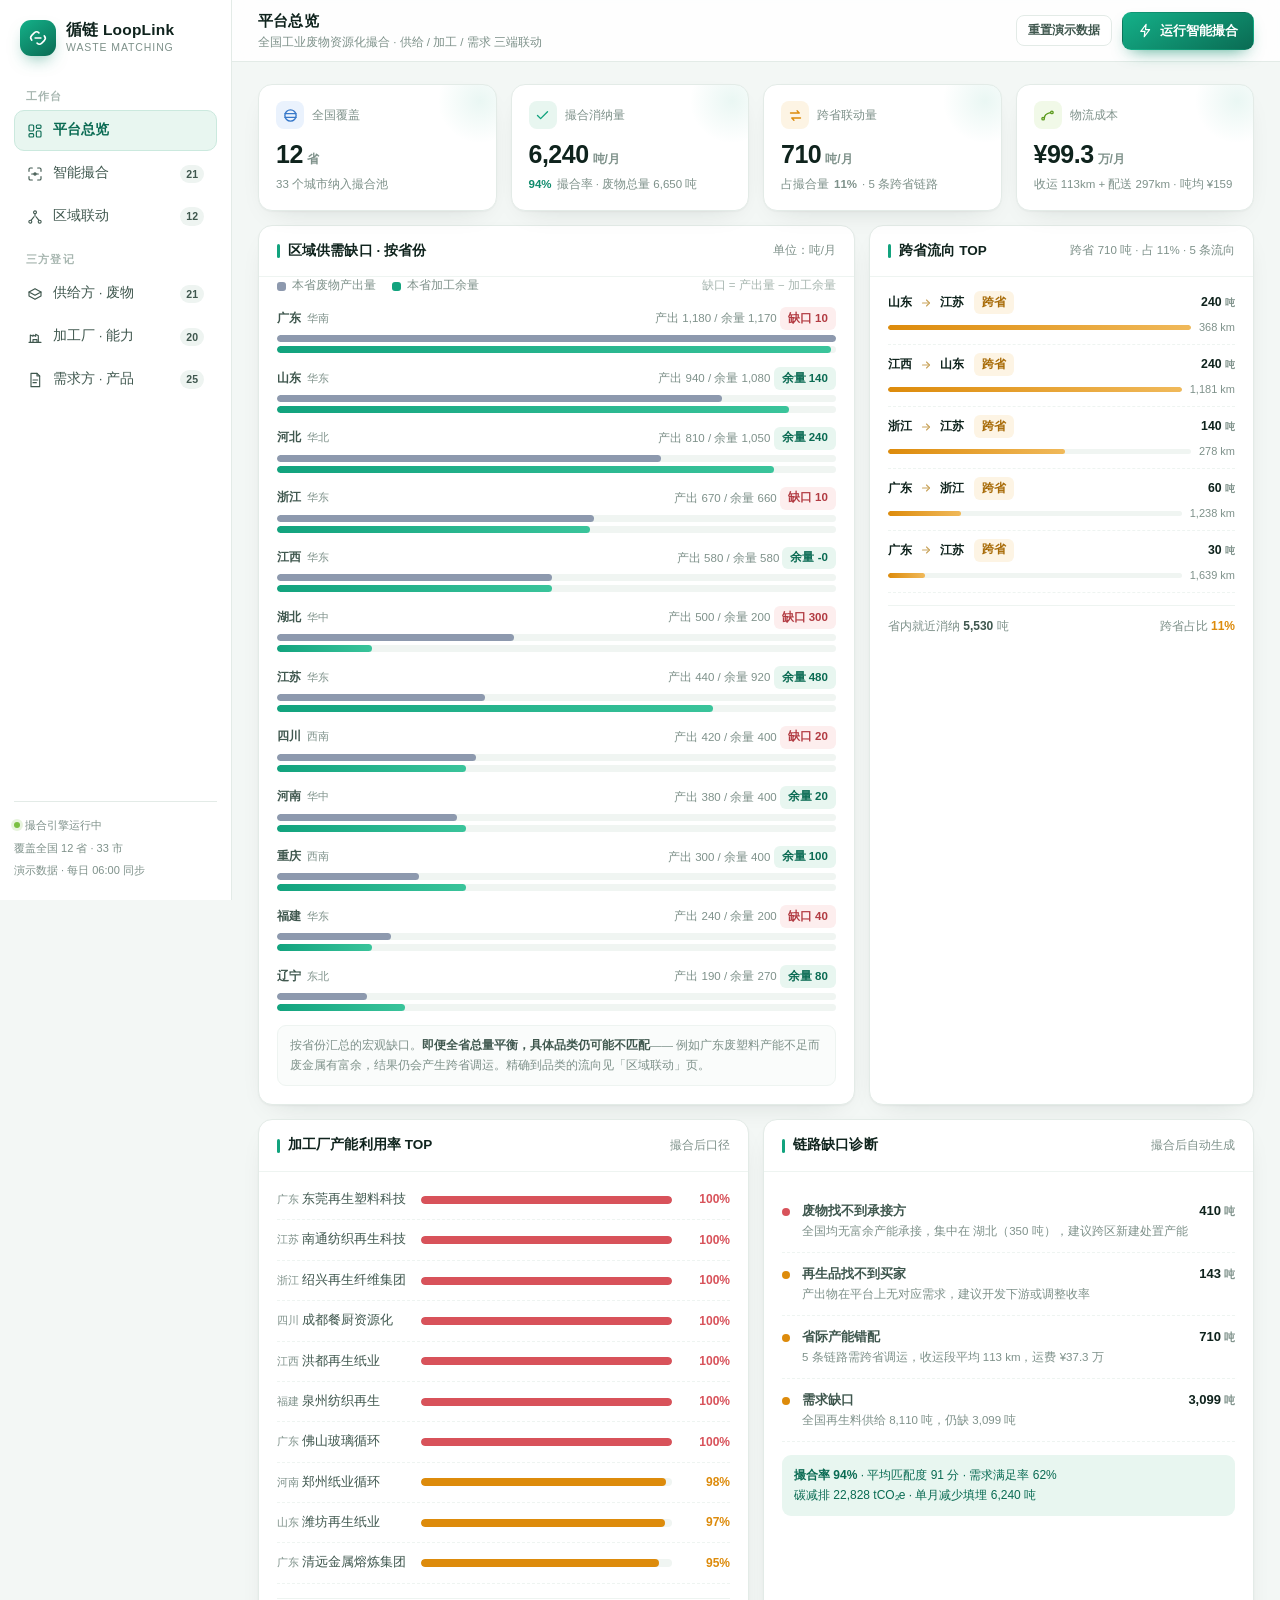
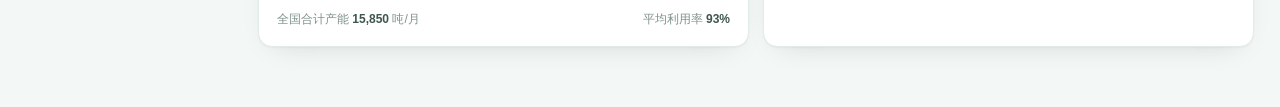
==== commit 33fbab0b: "Add files via upload" ====
--- a/index.html
+++ b/index.html
@@ -5,6 +5,11 @@
 <meta name="viewport" content="width=device-width,initial-scale=1">
 <title>循链 LoopLink · 平台总览</title>
 <link rel="stylesheet" href="assets/app.css">
+<link rel="icon" href="favicon.ico" sizes="32x32">
+<link rel="icon" href="favicon.svg" type="image/svg+xml">
+<link rel="apple-touch-icon" href="apple-touch-icon.png">
+<link rel="manifest" href="site.webmanifest">
+<meta name="theme-color" content="#0f8b6c">
 </head>
 <body data-page="overview">
 <div class="app">
--- a/assets/app.css
+++ b/assets/app.css
@@ -0,0 +1,307 @@
+*{box-sizing:border-box;margin:0;padding:0}
+:root{
+  --bg:#f3f7f5;
+  --surface:#ffffff;
+  --surface-2:#fafcfb;
+  --ink:#0f231d;
+  --ink-2:#3f574e;
+  --muted:#7e918a;
+  --line:#e3ebe7;
+  --line-2:#eef4f1;
+  --green:#0f8b6c;
+  --green-2:#12a37e;
+  --green-deep:#0a6b53;
+  --green-soft:#e8f6f0;
+  --lime:#7bc043;
+  --lime-soft:#f1f9e8;
+  --amber:#dd8b0b;
+  --amber-soft:#fdf4e4;
+  --red:#d8525a;
+  --red-soft:#fdeeee;
+  --blue:#3778c9;
+  --blue-soft:#eaf2fd;
+  --radius:14px;
+  --shadow:0 1px 2px rgba(15,35,29,.04), 0 10px 28px -16px rgba(15,35,29,.18);
+}
+html{-webkit-text-size-adjust:100%}
+body{
+  font-family:-apple-system,BlinkMacSystemFont,"Segoe UI","PingFang SC","Hiragino Sans GB","Microsoft YaHei",sans-serif;
+  background:var(--bg);color:var(--ink);font-size:14px;line-height:1.55;
+  -webkit-font-smoothing:antialiased;
+}
+.num{font-variant-numeric:tabular-nums;font-feature-settings:"tnum"}
+button{font-family:inherit;cursor:pointer;border:none;background:none;color:inherit}
+input,select{font-family:inherit;font-size:13.5px;color:var(--ink);background:#fff;border:1px solid var(--line);
+  border-radius:9px;padding:9px 11px;width:100%;outline:none;transition:.15s}
+input:focus,select:focus{border-color:var(--green-2);box-shadow:0 0 0 3px rgba(18,163,126,.12)}
+input::placeholder{color:#a9b8b2}
+
+/* ---------- layout ---------- */
+.app{display:flex;min-height:100vh}
+.sidebar{width:232px;flex:0 0 232px;background:#fff;border-right:1px solid var(--line);
+  padding:20px 14px;position:sticky;top:0;height:100vh;display:flex;flex-direction:column}
+.brand{display:flex;align-items:center;gap:10px;padding:0 6px 20px}
+.brand-mark{width:36px;height:36px;border-radius:11px;flex:0 0 36px;
+  background:linear-gradient(145deg,#14b189,#0a6b53);display:grid;place-items:center;
+  box-shadow:0 8px 18px -8px rgba(15,139,108,.75)}
+.brand-mark svg{width:20px;height:20px}
+.brand-name{font-weight:700;font-size:15.5px;letter-spacing:.2px;line-height:1.2}
+.brand-sub{font-size:10.5px;color:var(--muted);letter-spacing:.9px;text-transform:uppercase}
+.nav-label{font-size:10.5px;color:#a7b6b0;letter-spacing:1.2px;padding:12px 12px 6px;font-weight:600}
+.nav-item{display:flex;align-items:center;gap:10px;padding:9px 12px;border-radius:10px;color:var(--ink-2);
+  font-size:13.5px;font-weight:500;transition:.16s;border:1px solid transparent;width:100%;text-align:left;margin-bottom:2px}
+.nav-item:hover{background:#f3f8f6}
+.nav-item.active{background:var(--green-soft);color:var(--green-deep);border-color:#cbe9de;font-weight:600}
+.nav-item svg{width:16px;height:16px;flex:0 0 16px;stroke:currentColor;fill:none;stroke-width:1.7;
+  stroke-linecap:round;stroke-linejoin:round}
+.nav-badge{margin-left:auto;font-size:10.5px;font-weight:700;background:#eef4f1;color:var(--ink-2);
+  padding:1px 6px;border-radius:20px;min-width:20px;text-align:center}
+.nav-item.active .nav-badge{background:#fff;color:var(--green)}
+.side-foot{margin-top:auto;padding-top:14px;border-top:1px solid var(--line);font-size:11px;color:var(--muted);line-height:1.7}
+.dot-live{display:inline-block;width:6px;height:6px;border-radius:50%;background:var(--lime);margin-right:5px;
+  box-shadow:0 0 0 3px rgba(123,192,67,.18);vertical-align:1px}
+
+.main{flex:1;min-width:0;display:flex;flex-direction:column}
+.topbar{height:62px;display:flex;align-items:center;justify-content:space-between;gap:16px;
+  padding:0 26px;background:rgba(255,255,255,.86);backdrop-filter:blur(10px);
+  border-bottom:1px solid var(--line);position:sticky;top:0;z-index:30}
+.topbar h1{font-size:15px;font-weight:650;letter-spacing:.2px}
+.topbar .crumb{font-size:11.5px;color:var(--muted);margin-top:1px}
+.top-actions{display:flex;align-items:center;gap:10px}
+
+.btn{display:inline-flex;align-items:center;gap:7px;font-size:13px;font-weight:600;
+  padding:9px 15px;border-radius:9px;transition:.16s;white-space:nowrap;border:1px solid transparent}
+.btn svg{width:15px;height:15px;stroke:currentColor;fill:none;stroke-width:1.9;stroke-linecap:round;stroke-linejoin:round}
+.btn-primary{background:linear-gradient(150deg,#14b189,#0a6b53);color:#fff;box-shadow:0 8px 18px -9px rgba(15,139,108,.85)}
+.btn-primary:hover{filter:brightness(1.06);transform:translateY(-1px)}
+.btn-ghost{background:#fff;border-color:var(--line);color:var(--ink-2)}
+.btn-ghost:hover{background:#f5f9f7;border-color:#d3e2db}
+.btn-sm{padding:6px 11px;font-size:12px;border-radius:8px}
+
+.content{padding:22px 26px 60px;flex:1}
+.view{display:none;animation:fade .28s ease}
+.view.active{display:block}
+@keyframes fade{from{opacity:0;transform:translateY(6px)}to{opacity:1;transform:none}}
+
+/* ---------- generic cards ---------- */
+.card{background:var(--surface);border:1px solid var(--line);border-radius:var(--radius);box-shadow:var(--shadow)}
+.card-head{display:flex;align-items:center;justify-content:space-between;gap:12px;
+  padding:15px 18px;border-bottom:1px solid var(--line-2)}
+.card-title{font-size:13.5px;font-weight:650;letter-spacing:.1px;display:flex;align-items:center;gap:8px}
+.card-title .bar{width:3px;height:14px;border-radius:2px;background:var(--green-2)}
+.card-sub{font-size:11.5px;color:var(--muted)}
+.card-body{padding:18px}
+
+.grid{display:grid;gap:14px}
+.grid > *{min-width:0}   /* 防止网格列被内部宽表格 / 长文本撑开 */
+.g4{grid-template-columns:repeat(4,1fr)}
+.g2{grid-template-columns:1fr 1fr}
+.g-2-1{grid-template-columns:1.55fr 1fr}
+
+/* ---------- kpi ---------- */
+.kpi{padding:16px 17px;position:relative;overflow:hidden}
+.kpi::after{content:"";position:absolute;right:-28px;top:-28px;width:88px;height:88px;border-radius:50%;
+  background:radial-gradient(circle,rgba(18,163,126,.09),transparent 68%)}
+.kpi-top{display:flex;align-items:center;gap:8px;margin-bottom:11px}
+.kpi-ico{width:28px;height:28px;border-radius:8px;display:grid;place-items:center;flex:0 0 28px}
+.kpi-ico svg{width:15px;height:15px;stroke-width:2.2;fill:none;stroke-linecap:round;stroke-linejoin:round}
+.kpi-label{font-size:12px;color:var(--muted);font-weight:550}
+.kpi-val{font-size:25px;font-weight:700;letter-spacing:-.5px;line-height:1.15}
+.kpi-val small{font-size:12px;font-weight:600;color:var(--muted);margin-left:4px;letter-spacing:0}
+.kpi-foot{font-size:11.5px;color:var(--muted);margin-top:7px;display:flex;align-items:center;gap:5px}
+.trend-up{color:var(--green);font-weight:650}
+.trend-warn{color:var(--amber);font-weight:650}
+
+/* ---------- bars / charts ---------- */
+.bar-row{margin-bottom:14px}
+.bar-row:last-child{margin-bottom:0}
+.bar-head{display:flex;justify-content:space-between;align-items:baseline;font-size:12px;margin-bottom:5px}
+.bar-name{font-weight:600;color:var(--ink-2)}
+.bar-val{color:var(--muted);font-size:11.5px}
+.bar-track{height:7px;border-radius:5px;background:#f0f5f2;overflow:hidden;display:flex;gap:3px;margin-bottom:4px}
+.bar-fill{height:100%;border-radius:5px;transition:width .7s cubic-bezier(.22,1,.36,1)}
+.bar-legend{display:flex;gap:16px;font-size:11.5px;color:var(--muted);padding:0 18px 4px}
+.lg{display:inline-flex;align-items:center;gap:6px}
+.lg i{width:9px;height:9px;border-radius:3px;display:inline-block}
+
+.util-row{display:flex;align-items:center;gap:12px;padding:10px 0;border-bottom:1px dashed var(--line-2)}
+.util-row:last-child{border-bottom:none;padding-bottom:0}
+.util-name{flex:0 0 132px;font-size:12.5px;font-weight:550;color:var(--ink-2);
+  overflow:hidden;text-overflow:ellipsis;white-space:nowrap}
+.util-track{flex:1;height:8px;border-radius:5px;background:#f0f5f2;overflow:hidden}
+.util-fill{height:100%;border-radius:5px;transition:width .7s cubic-bezier(.22,1,.36,1)}
+.util-pct{flex:0 0 46px;text-align:right;font-size:12px;font-weight:650}
+
+/* ---------- table ---------- */
+.tbl-wrap{overflow-x:auto}
+table{width:100%;border-collapse:collapse;font-size:12.8px}
+thead th{text-align:left;font-size:11.5px;font-weight:600;color:var(--muted);letter-spacing:.4px;
+  padding:9px 14px;background:var(--surface-2);border-bottom:1px solid var(--line);white-space:nowrap}
+tbody td{padding:11px 14px;border-bottom:1px solid var(--line-2);vertical-align:middle}
+tbody tr:last-child td{border-bottom:none}
+tbody tr:hover{background:#fbfdfc}
+.td-strong{font-weight:600;color:var(--ink)}
+.td-mute{color:var(--muted);font-size:11.8px}
+
+.tag{display:inline-flex;align-items:center;gap:5px;font-size:11.5px;font-weight:600;
+  padding:2.5px 8px;border-radius:6px;white-space:nowrap}
+.tag i{width:6px;height:6px;border-radius:50%;display:inline-block;flex:0 0 6px}
+.tag-soft{background:#f2f6f4;color:var(--ink-2)}
+.tag-green{background:var(--green-soft);color:var(--green-deep)}
+.tag-amber{background:var(--amber-soft);color:#a76a06}
+.tag-red{background:var(--red-soft);color:#b23b42}
+.tag-blue{background:var(--blue-soft);color:#2a63a8}
+.tag-lime{background:var(--lime-soft);color:#4d8217}
+
+/* ---------- forms ---------- */
+.form-grid{display:grid;grid-template-columns:1fr 1fr;gap:13px}
+.field{display:flex;flex-direction:column;gap:6px}
+.field.full{grid-column:1/-1}
+.field label{font-size:12px;font-weight:600;color:var(--ink-2)}
+.field label span{color:var(--red);margin-left:2px}
+.field .hint{font-size:11px;color:var(--muted);font-weight:400}
+.chk-group{display:flex;flex-wrap:wrap;gap:7px}
+.chk{display:inline-flex;align-items:center;gap:6px;font-size:12.3px;padding:6px 10px;border-radius:8px;
+  border:1px solid var(--line);background:#fff;cursor:pointer;transition:.14s;color:var(--ink-2);user-select:none}
+.chk:hover{border-color:#c9ded6;background:#fafcfb}
+.chk input{display:none}
+.chk.on{background:var(--green-soft);border-color:#a9dccb;color:var(--green-deep);font-weight:600}
+.out-row{display:grid;grid-template-columns:1.6fr .8fr auto;gap:8px;margin-bottom:8px;align-items:center}
+.out-row .del{width:30px;height:30px;border-radius:8px;display:grid;place-items:center;color:var(--muted);
+  border:1px solid var(--line);background:#fff;font-size:15px;line-height:1}
+.out-row .del:hover{color:var(--red);border-color:#f2c9cc;background:var(--red-soft)}
+.form-foot{display:flex;justify-content:flex-end;gap:9px;margin-top:16px;padding-top:15px;border-top:1px solid var(--line-2)}
+.tip{display:flex;gap:9px;align-items:flex-start;margin-top:14px;padding:11px 13px;background:var(--green-soft);
+  border-radius:9px;font-size:11.8px;color:var(--green-deep);line-height:1.65}
+.tip svg{width:14px;height:14px;flex:0 0 14px;margin-top:2px;stroke:currentColor;fill:none;stroke-width:1.9;
+  stroke-linecap:round;stroke-linejoin:round}
+.tip b{font-weight:700}
+.proc-grid{display:grid;gap:12px;grid-template-columns:repeat(2,1fr)}
+@media(max-width:1240px){.proc-grid{grid-template-columns:1fr}}
+
+/* ---------- match ---------- */
+.match-toolbar{display:flex;flex-wrap:wrap;align-items:center;gap:12px;padding:14px 18px;
+  border-bottom:1px solid var(--line-2);background:linear-gradient(180deg,#fbfdfc,#fff)}
+.slider-wrap{display:flex;align-items:center;gap:9px;font-size:12px;color:var(--ink-2);font-weight:550}
+input[type=range]{-webkit-appearance:none;width:130px;height:4px;background:#e3ebe7;border-radius:4px;
+  border:none;padding:0}
+input[type=range]::-webkit-slider-thumb{-webkit-appearance:none;width:15px;height:15px;border-radius:50%;
+  background:var(--green-2);border:2.5px solid #fff;box-shadow:0 2px 6px rgba(15,139,108,.45);cursor:pointer}
+.range-val{font-weight:700;color:var(--green);min-width:26px;text-align:right}
+.seg{display:flex;background:#f2f6f4;border-radius:9px;padding:3px;gap:2px}
+.seg button{font-size:12px;font-weight:600;padding:5px 11px;border-radius:7px;color:var(--ink-2);transition:.15s;white-space:nowrap}
+.seg button:hover{color:var(--ink)}
+.seg button.on{background:#fff;color:var(--green-deep);box-shadow:0 1px 3px rgba(15,35,29,.14)}
+.geo{display:inline-flex;align-items:center;gap:4px;font-size:10.5px;font-weight:600;
+  padding:1px 6px;border-radius:5px;background:#eef4f1;color:var(--ink-2)}
+.geo.cross{background:var(--amber-soft);color:#a76a06}
+
+.match-card{border:1px solid var(--line);border-radius:12px;margin-bottom:12px;overflow:hidden;
+  background:#fff;transition:.18s}
+.match-card:hover{box-shadow:0 12px 30px -18px rgba(15,35,29,.32);border-color:#cfe3db}
+.match-head{display:flex;align-items:center;gap:13px;padding:13px 16px;background:var(--surface-2);
+  border-bottom:1px solid var(--line-2)}
+.ring{width:44px;height:44px;flex:0 0 44px}
+.match-head-main{flex:1;min-width:0}
+.match-head-title{font-size:13.5px;font-weight:650;display:flex;align-items:center;gap:8px;flex-wrap:wrap}
+.match-head-sub{font-size:11.5px;color:var(--muted);margin-top:2px}
+.chain{display:flex;align-items:stretch;gap:0;padding:15px 16px;overflow-x:auto}
+.chain-node{flex:1 1 0;min-width:132px;border:1px solid var(--line);border-radius:10px;padding:10px 11px;
+  background:#fff;position:relative}
+.chain-node.supply{border-left:3px solid #8d99ae;background:linear-gradient(180deg,#fbfcfd,#fff)}
+.chain-node.proc{border-left:3px solid var(--green-2);background:linear-gradient(180deg,#f7fdfa,#fff)}
+.chain-node.out{border-left:3px solid var(--amber);background:linear-gradient(180deg,#fffdf8,#fff)}
+.chain-node.dem{border-left:3px solid var(--blue);background:linear-gradient(180deg,#fafcff,#fff)}
+.chain-tag{font-size:10px;font-weight:700;letter-spacing:.8px;color:var(--muted);text-transform:uppercase;margin-bottom:4px}
+.chain-name{font-size:12.6px;font-weight:650;line-height:1.35;margin-bottom:3px;
+  overflow:hidden;display:-webkit-box;-webkit-line-clamp:2;-webkit-box-orient:vertical}
+.chain-meta{font-size:11px;color:var(--muted);line-height:1.5}
+.chain-meta b{color:var(--ink-2);font-weight:650}
+.chain-arrow{flex:0 0 26px;display:grid;place-items:center;color:#c2d3cb}
+.chain-arrow svg{width:15px;height:15px;stroke:currentColor;fill:none;stroke-width:2;stroke-linecap:round;stroke-linejoin:round}
+.match-foot{padding:10px 16px;border-top:1px solid var(--line-2);display:flex;flex-wrap:wrap;
+  gap:8px 18px;font-size:11.5px;color:var(--muted);align-items:center;background:#fff}
+.match-foot b{color:var(--ink-2)}
+.sub-alloc{padding:0 16px 14px;font-size:11.5px;color:var(--ink-2)}
+.alloc-line{display:flex;gap:8px;align-items:center;padding:5px 0;border-top:1px dashed var(--line-2)}
+.alloc-bar{height:5px;border-radius:4px;background:var(--green-2);flex:0 0 auto;min-width:4px}
+
+.empty{padding:46px 20px;text-align:center;color:var(--muted)}
+.empty-ico{width:52px;height:52px;border-radius:14px;background:var(--green-soft);display:grid;place-items:center;
+  margin:0 auto 12px}
+.empty-ico svg{width:24px;height:24px;stroke:var(--green-2);fill:none;stroke-width:1.6;stroke-linecap:round;stroke-linejoin:round}
+.empty-title{font-size:13.5px;font-weight:600;color:var(--ink-2);margin-bottom:4px}
+
+/* flow summary */
+.flow-sum{display:flex;align-items:center;gap:10px;flex-wrap:wrap;padding:16px 18px}
+.flow-box{flex:1 1 150px;border:1px solid var(--line);border-radius:11px;padding:12px 14px;background:var(--surface-2);position:relative}
+.flow-box .fb-label{font-size:11px;color:var(--muted);font-weight:600;letter-spacing:.3px}
+.flow-box .fb-val{font-size:19px;font-weight:700;margin-top:3px;letter-spacing:-.4px}
+.flow-box .fb-val small{font-size:11.5px;font-weight:600;color:var(--muted);margin-left:3px}
+.flow-box .fb-sub{font-size:11px;color:var(--muted);margin-top:2px}
+.flow-arrow{color:#c2d3cb;flex:0 0 22px;display:grid;place-items:center}
+.flow-arrow svg{width:17px;height:17px;stroke:currentColor;fill:none;stroke-width:2;stroke-linecap:round;stroke-linejoin:round}
+
+/* toast */
+#toast{position:fixed;left:50%;bottom:34px;transform:translate(-50%,20px);background:#0f231d;color:#fff;
+  padding:11px 20px;border-radius:10px;font-size:13px;font-weight:550;opacity:0;pointer-events:none;
+  transition:.28s;z-index:200;box-shadow:0 14px 34px -12px rgba(15,35,29,.5)}
+#toast.show{opacity:1;transform:translate(-50%,0)}
+#toast.err{background:#a83a41}
+
+.loading-ov{position:fixed;inset:0;background:rgba(243,247,245,.72);backdrop-filter:blur(3px);
+  display:none;place-items:center;z-index:150}
+.loading-ov.show{display:grid}
+.spinner{width:38px;height:38px;border-radius:50%;border:3px solid #d8e8e1;border-top-color:var(--green-2);
+  animation:spin .75s linear infinite}
+@keyframes spin{to{transform:rotate(360deg)}}
+.loading-txt{margin-top:14px;font-size:12.5px;color:var(--ink-2);font-weight:600;text-align:center}
+
+/* legend chips */
+.chip-row{display:flex;flex-wrap:wrap;gap:7px}
+.chip{font-size:11.5px;padding:3px 9px;border-radius:20px;background:#f2f6f4;color:var(--ink-2);font-weight:550}
+
+/* 移动端导航 */
+.mnav{display:none;gap:6px;overflow-x:auto;padding:8px 14px;background:#fff;border-bottom:1px solid var(--line);
+  position:sticky;top:56px;z-index:25;-webkit-overflow-scrolling:touch}
+.mnav::-webkit-scrollbar{display:none}
+.mnav button{flex:0 0 auto;font-size:12.5px;font-weight:600;padding:6px 13px;border-radius:20px;
+  background:#f3f7f5;color:var(--ink-2);transition:.15s}
+.mnav button.on{background:var(--green-soft);color:var(--green-deep)}
+
+@media(max-width:1180px){
+  .g4{grid-template-columns:repeat(2,1fr)}
+  .g-2-1{grid-template-columns:1fr}
+  .g2{grid-template-columns:1fr}
+}
+@media(max-width:860px){
+  .sidebar{display:none}
+  .mnav{display:flex}
+  .content{padding:14px 14px 50px}
+  .topbar{height:56px;padding:0 14px}
+  .topbar .crumb{display:none}
+  .topbar h1{font-size:14.5px}
+  #btn-reset{display:none}
+  .btn{padding:8px 12px;font-size:12.5px}
+  .g4{grid-template-columns:1fr 1fr;gap:10px}
+  .kpi-val{font-size:21px}
+  .form-grid{grid-template-columns:1fr}
+  .chain{flex-direction:column}
+  .chain-arrow{transform:rotate(90deg);height:24px;flex:0 0 24px}
+  .chain-node{min-width:0}
+  .flow-sum{flex-direction:column;align-items:stretch}
+  .flow-arrow{transform:rotate(90deg);justify-self:center;margin:0 auto}
+  .flow-box{flex:1 1 auto}
+  .bar-legend{flex-wrap:wrap;gap:8px 12px}
+  .lg{white-space:nowrap}
+  .match-head{align-items:flex-start}
+  .match-foot{gap:6px 12px}
+}
+
+/* ========== 多页拆分补充：<a> 导航与品牌链接对齐原 button 样式 ========== */
+a.nav-item{text-decoration:none;cursor:pointer}
+a.brand{text-decoration:none;color:inherit;cursor:pointer}
+.mnav a.mnav-b{flex:0 0 auto;font-size:12.5px;font-weight:600;padding:6px 13px;border-radius:20px;
+  background:#f3f7f5;color:var(--ink-2);transition:.15s;text-decoration:none;white-space:nowrap}
+.mnav a.mnav-b:hover{color:var(--ink)}
+.mnav a.mnav-b.on{background:var(--green-soft);color:var(--green-deep)}
